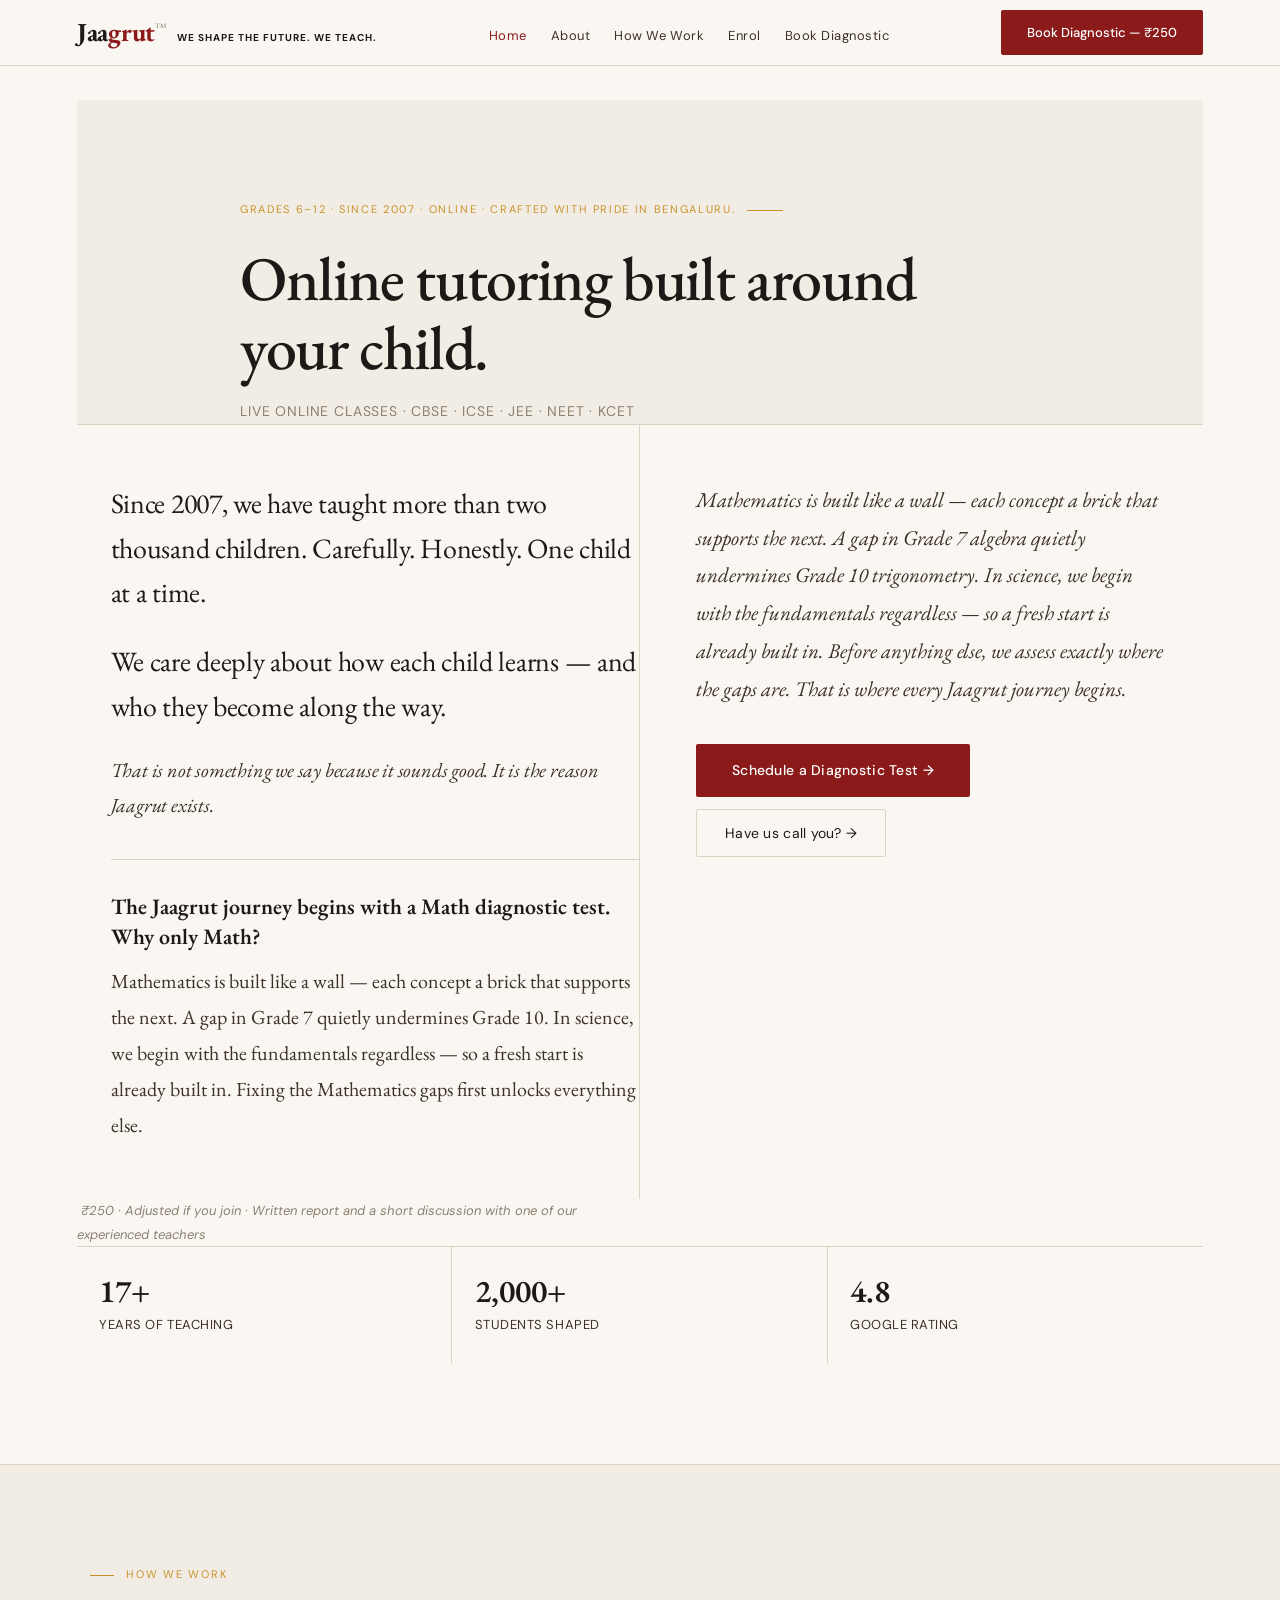
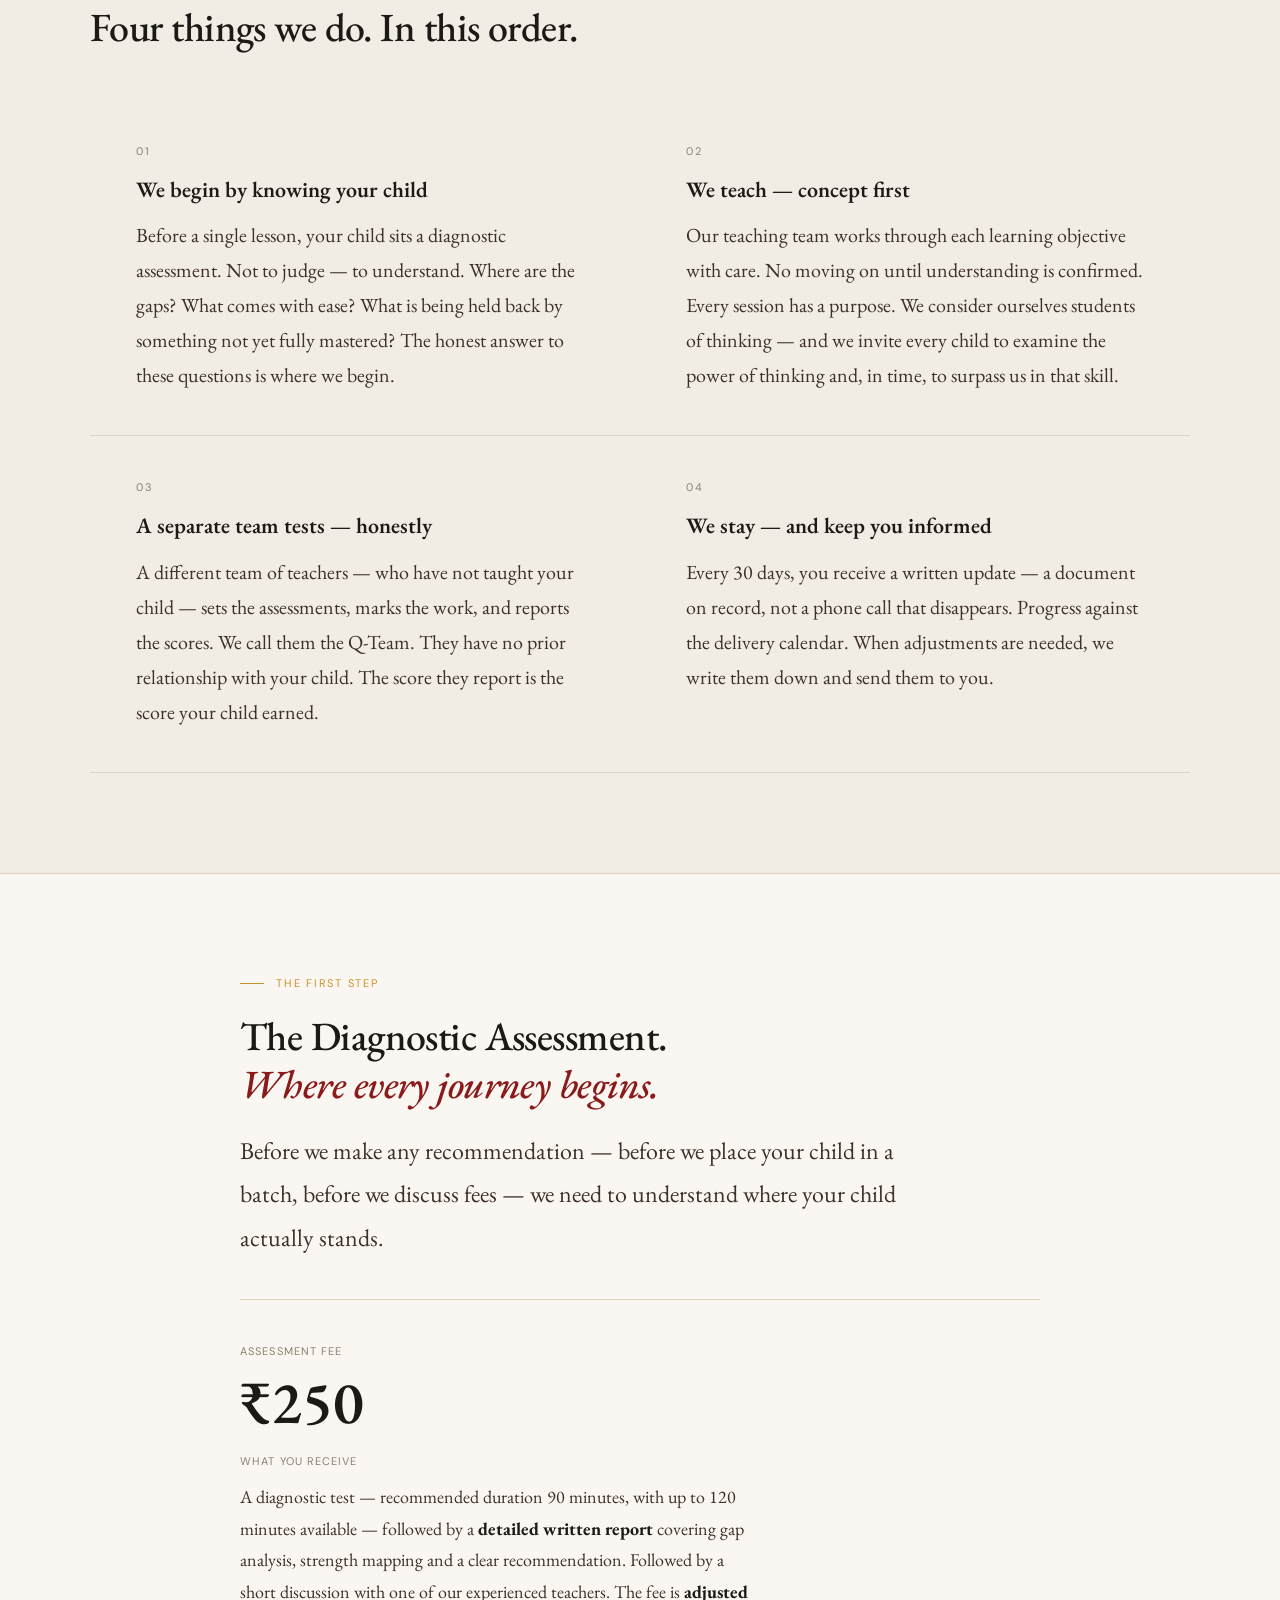
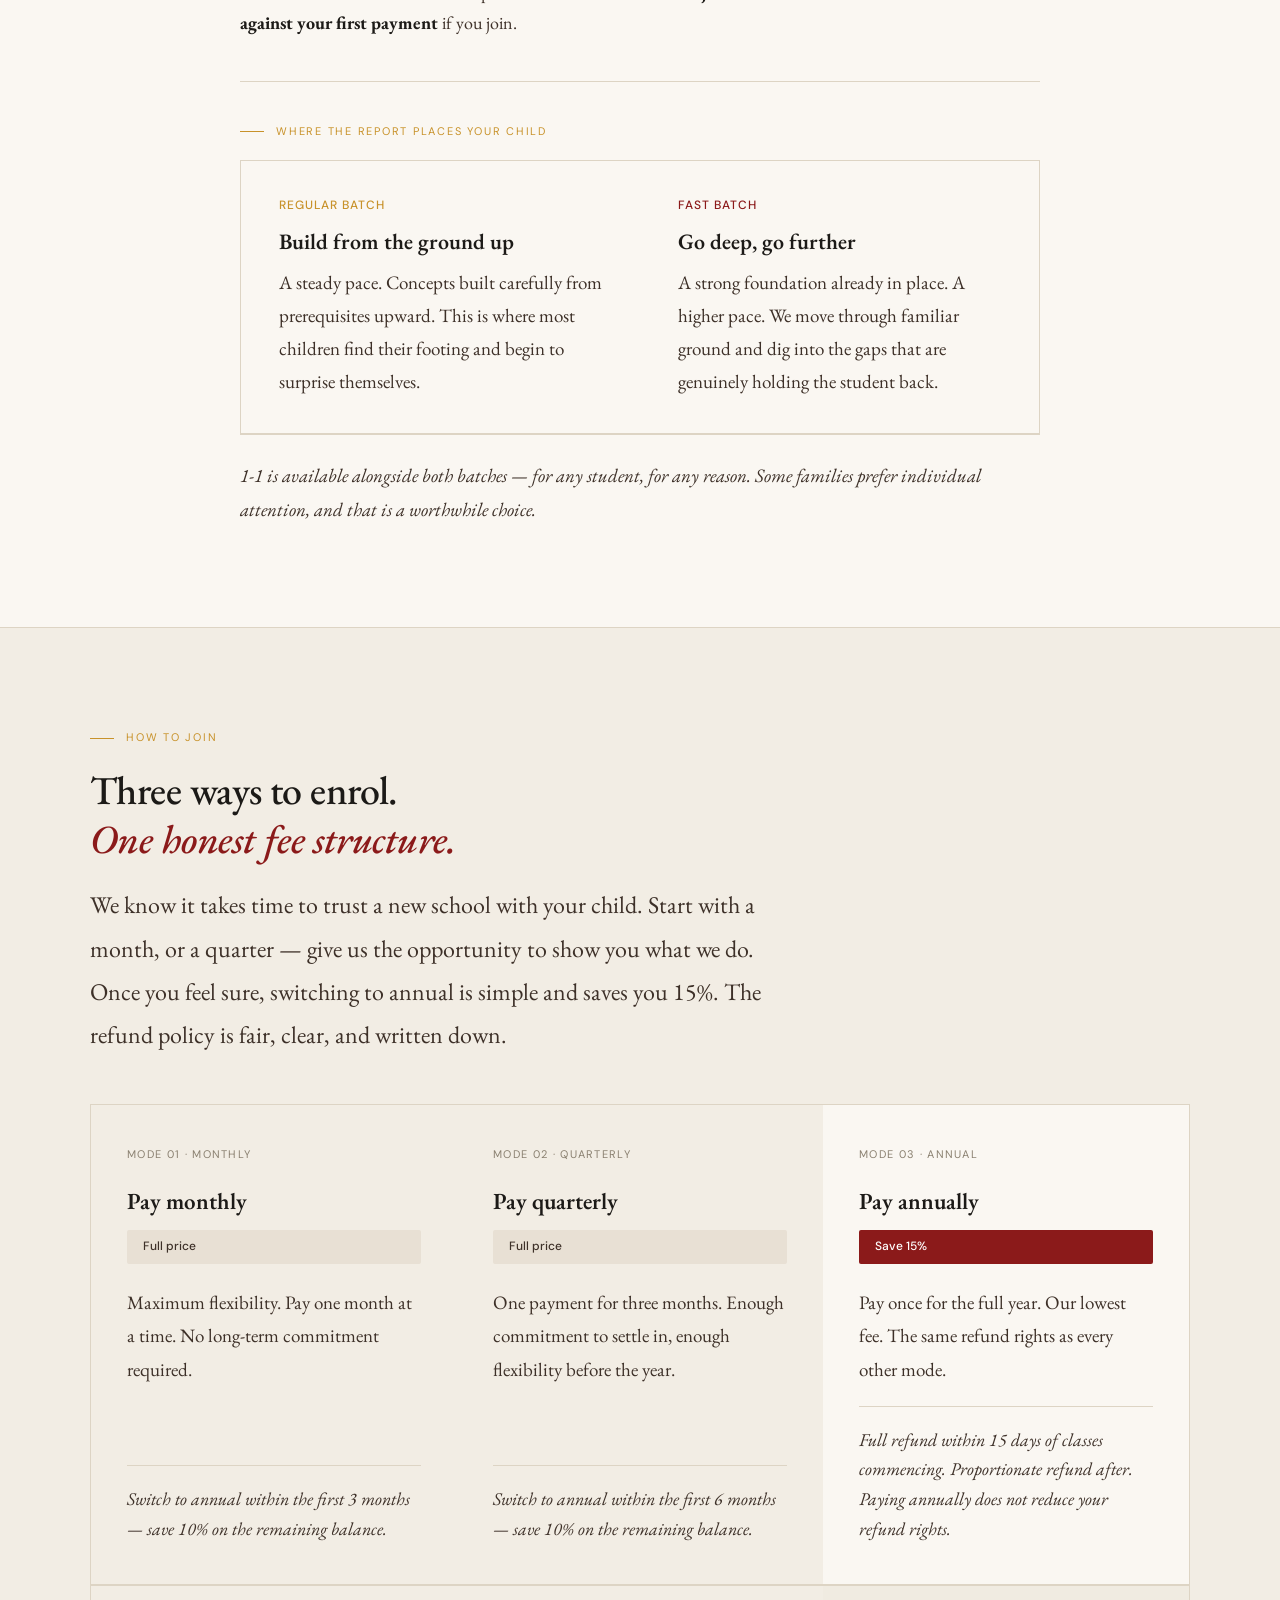
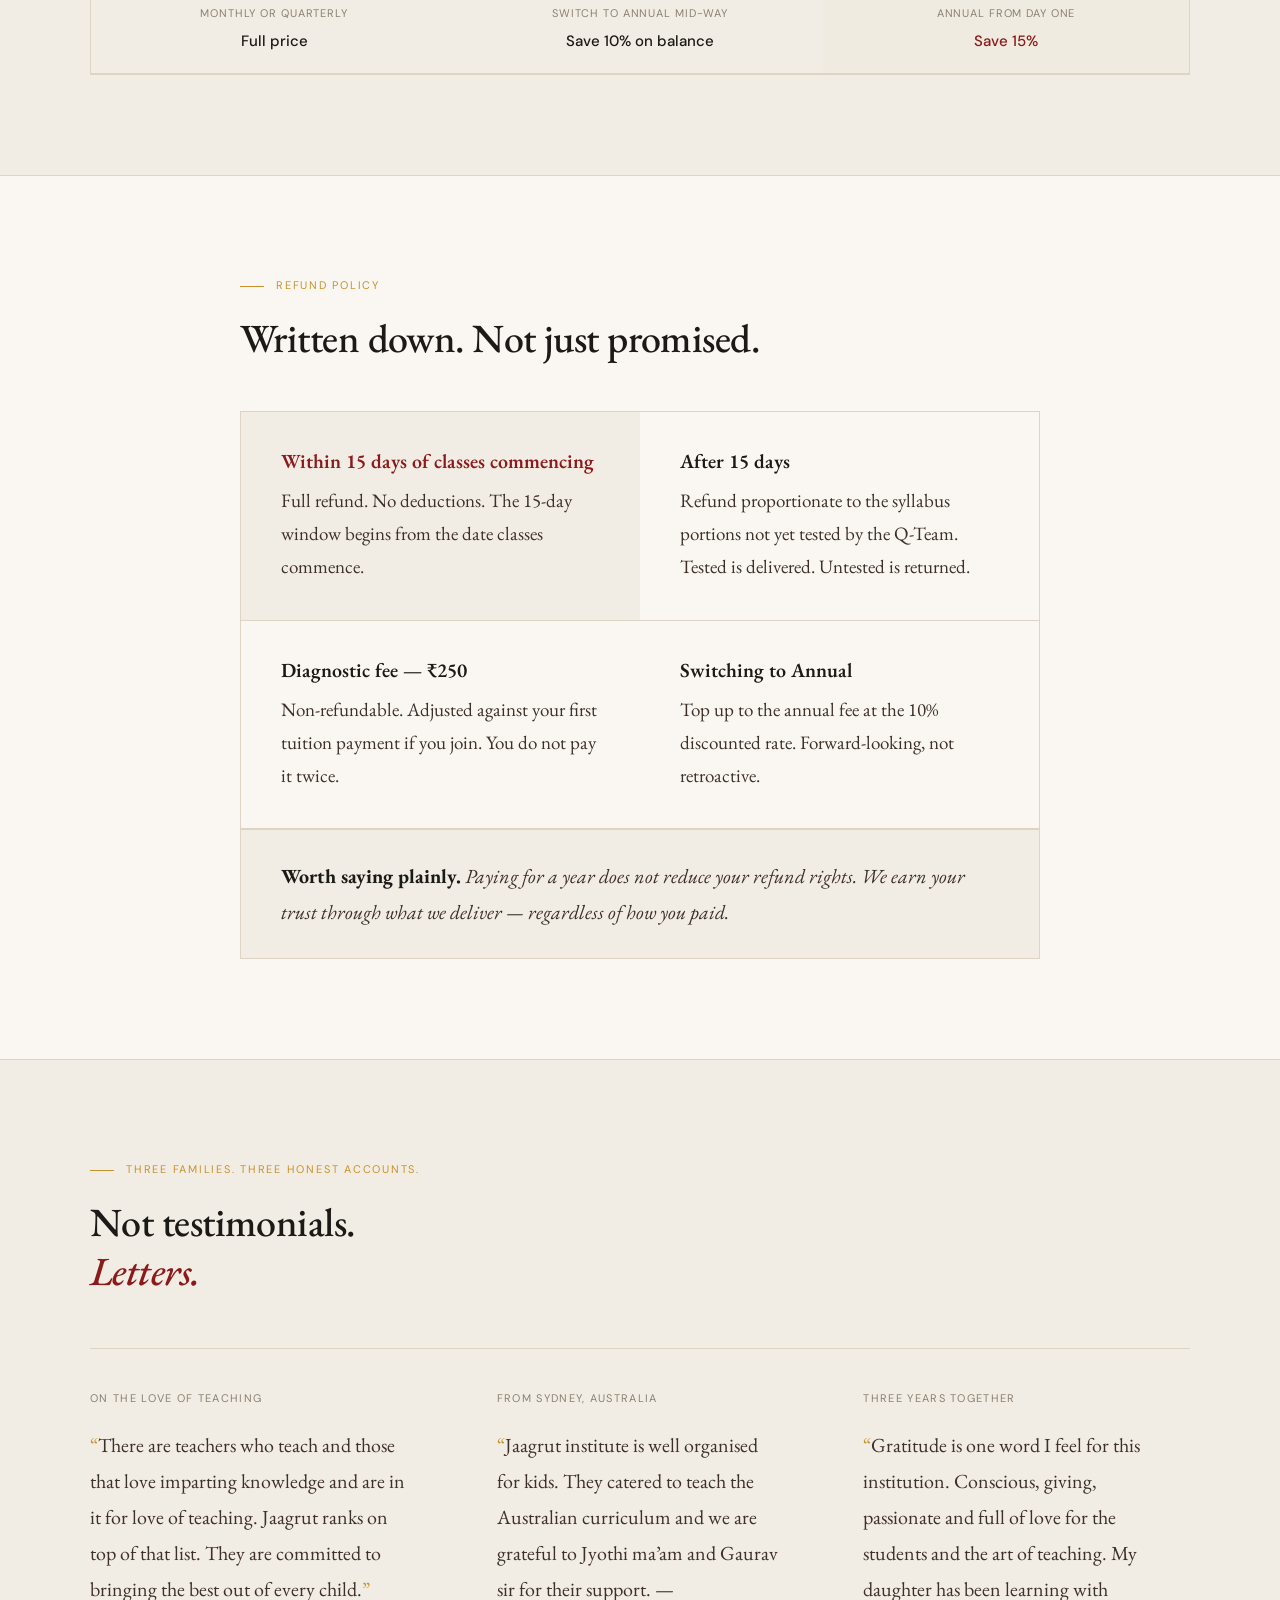
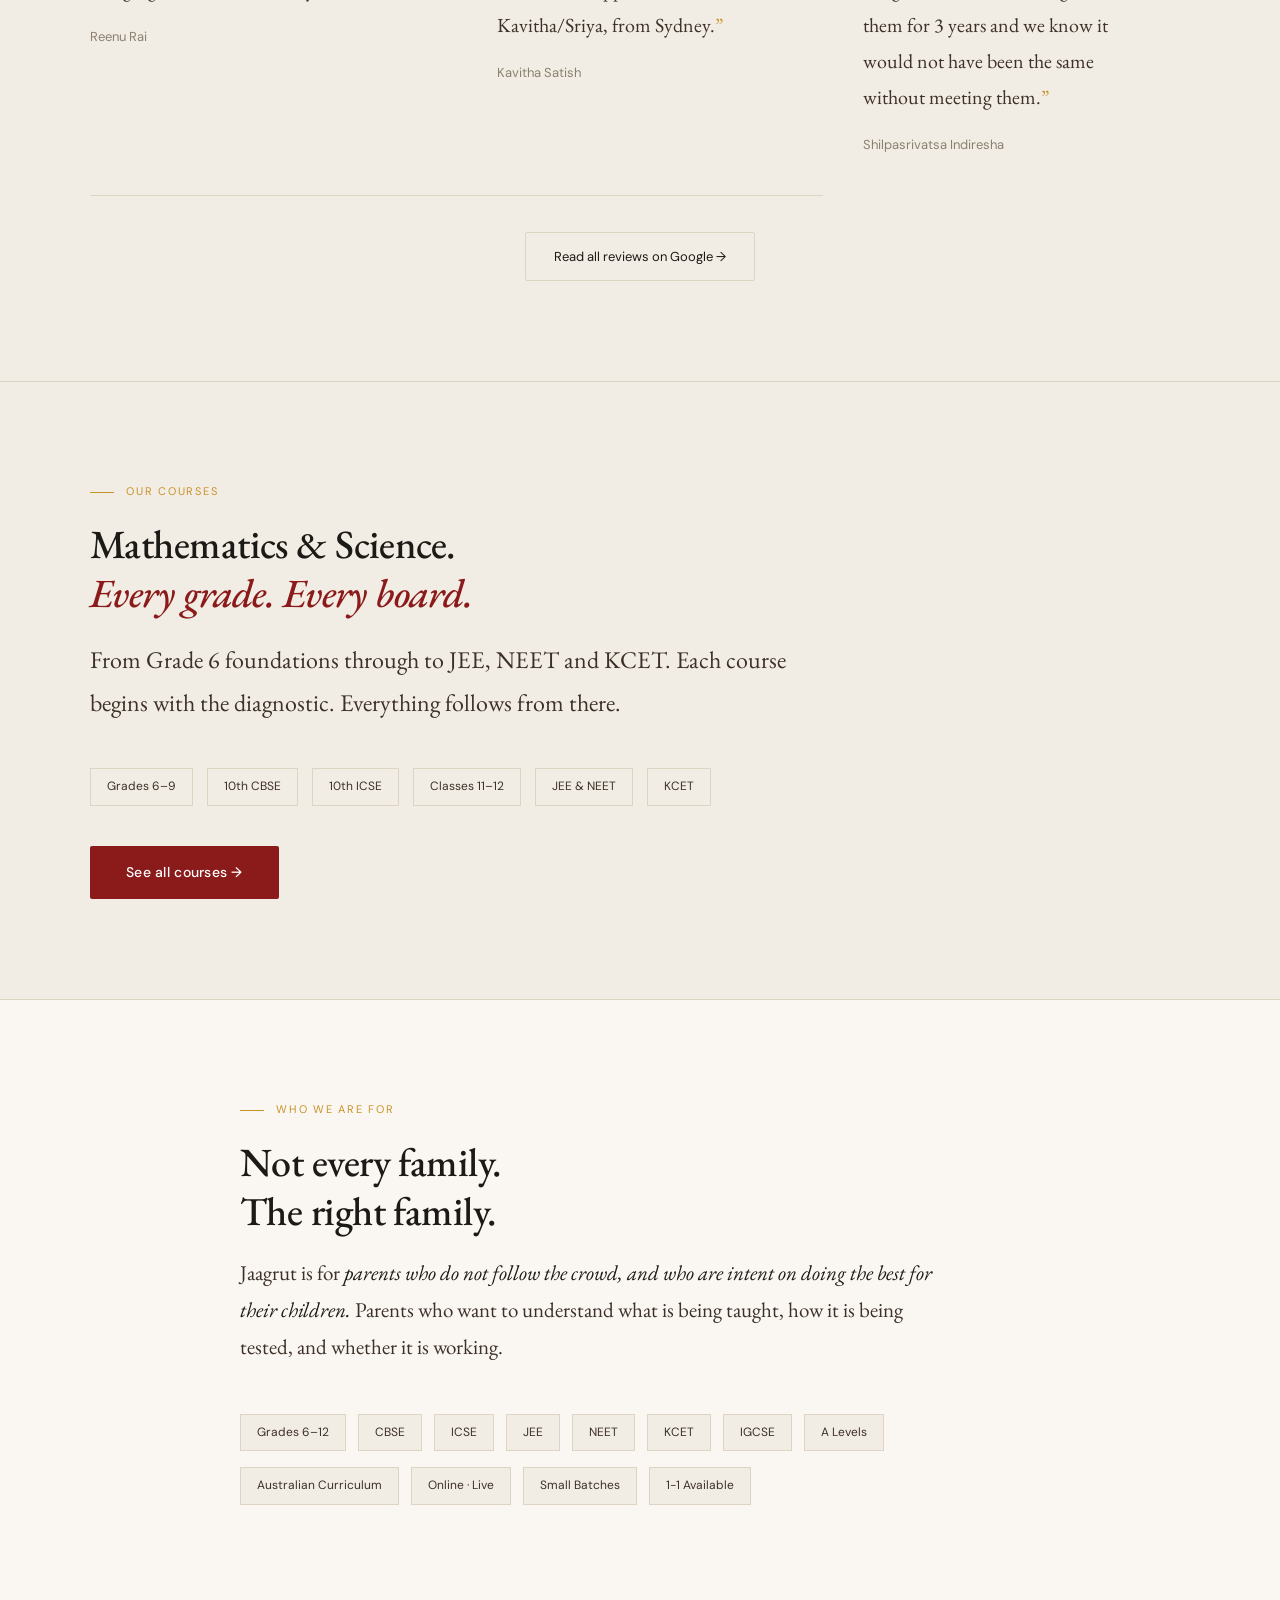
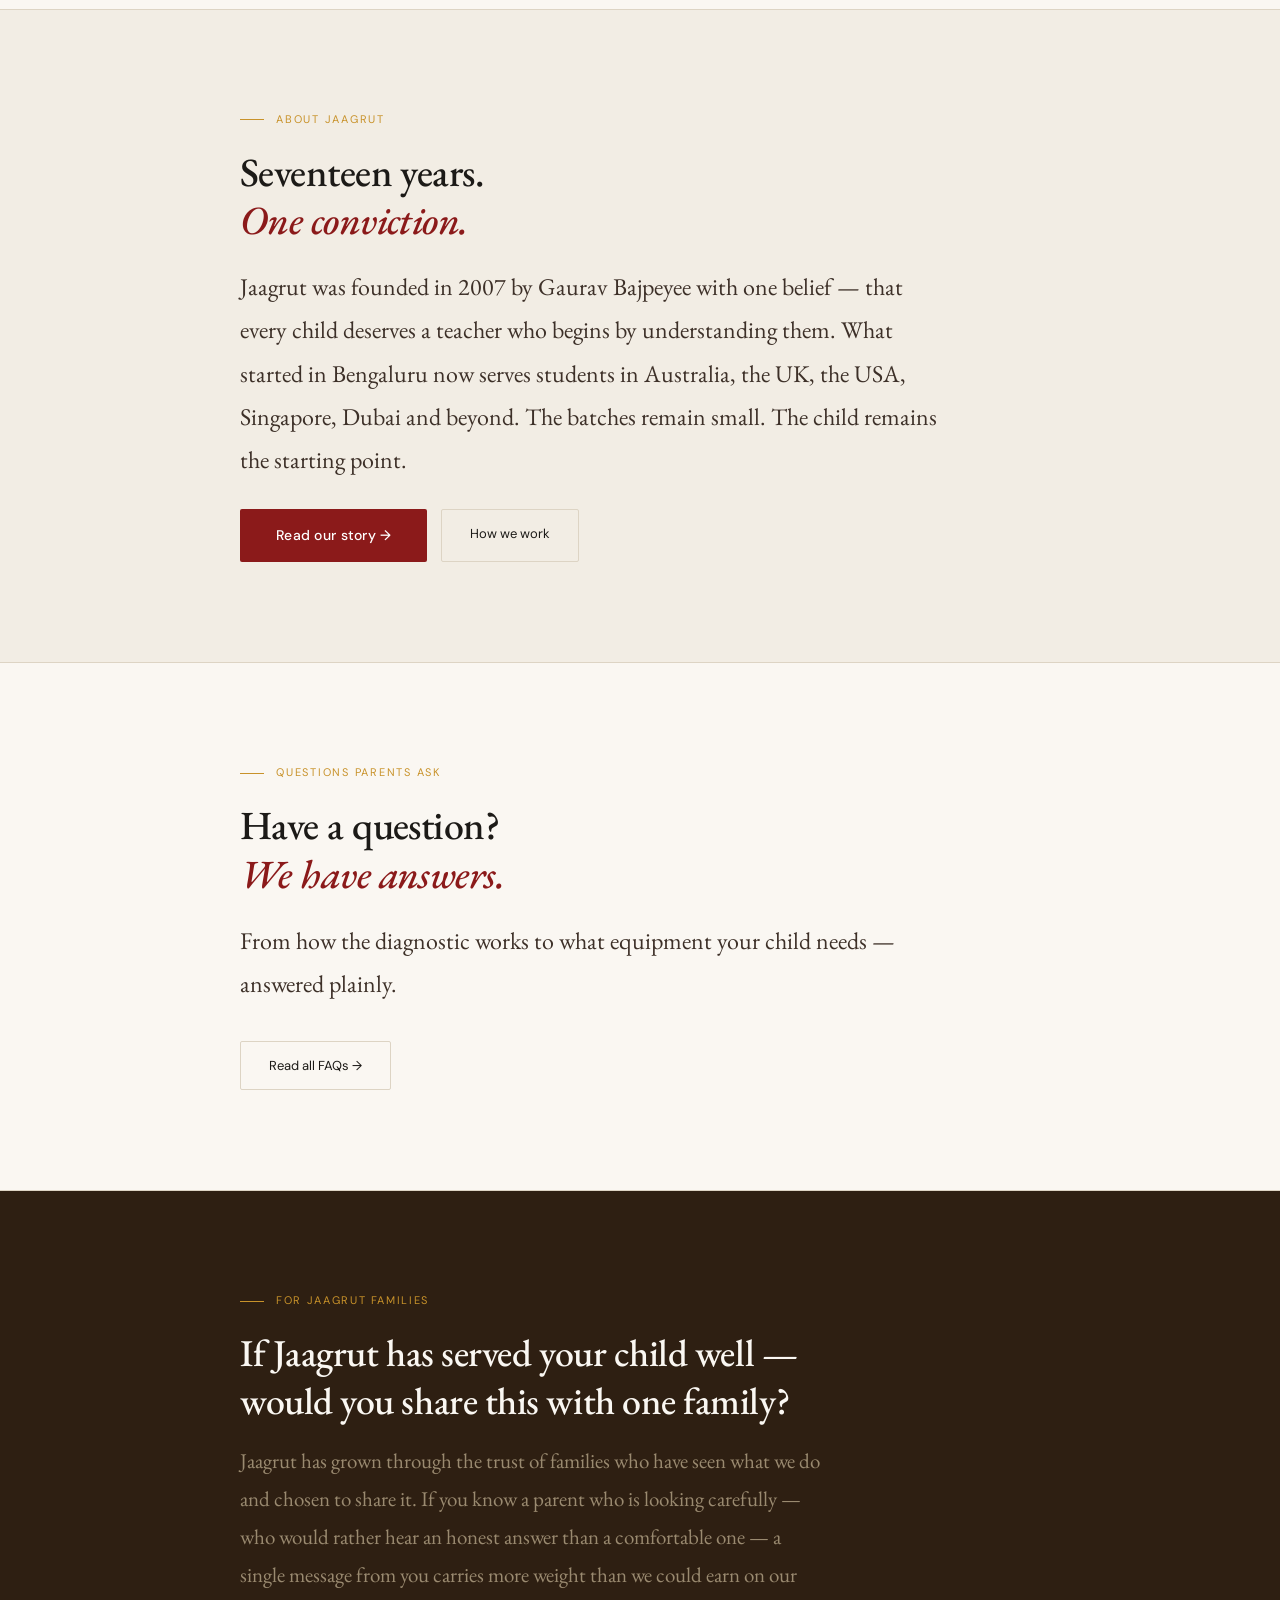
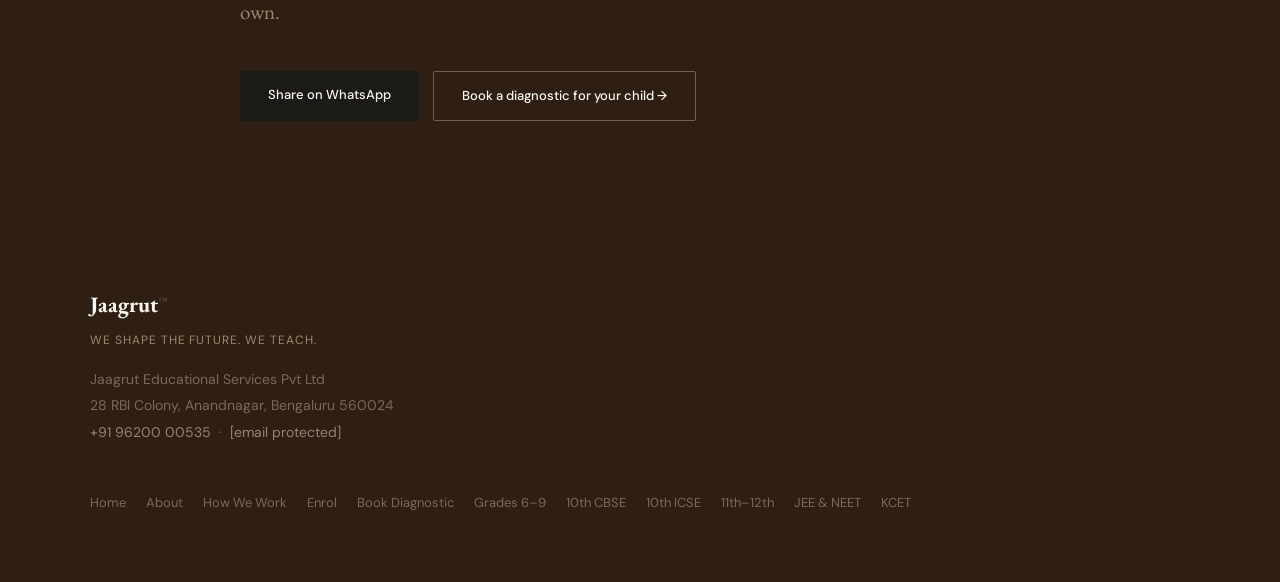
==== index.html @ b97ace00 "Add files via upload client given files" ====
<!DOCTYPE html>
<html lang="en">
<head>
<meta charset="UTF-8">
<meta name="viewport" content="width=device-width,initial-scale=1.0">
<title>Online Tutoring for Mathematics & Science — Jaagrut</title>
<meta name="description" content="Jaagrut offers live online tutoring for Mathematics and Science, Grades 6-12. CBSE, ICSE, JEE, NEET, KCET and international boards. Bengaluru. Est. 2007.">
<meta property="og:title" content="Online Tutoring for Mathematics & Science — Jaagrut">
<meta property="og:description" content="Jaagrut offers live online tutoring for Mathematics and Science, Grades 6-12. CBSE, ICSE, JEE, NEET, KCET and international boards. Bengaluru. Est. 2007.">
<meta property="og:url" content="https://www.jaagrut.com/index.html">
<meta property="og:type" content="website">
<meta property="og:site_name" content="Jaagrut">
<link rel="canonical" href="https://www.jaagrut.com/index.html">
<!-- Google Analytics — replace GA_MEASUREMENT_ID with your GA4 ID -->
<!-- <script async src="https://www.googletagmanager.com/gtag/js?id=GA_MEASUREMENT_ID"></script>
<script>window.dataLayer=window.dataLayer||[];function gtag(){dataLayer.push(arguments);}gtag("js",new Date());gtag("config","GA_MEASUREMENT_ID");</script> -->
<link rel="preconnect" href="https://fonts.googleapis.com"><link href="https://fonts.googleapis.com/css2?family=EB+Garamond:ital,wght@0,400;0,500;0,600;0,700;1,400;1,500;1,600&family=DM+Sans:wght@0,300;0,400;0,500&display=swap" rel="stylesheet">
<style>
*,*::before,*::after{box-sizing:border-box;margin:0;padding:0;}
:root{
  --red:#8B1A1A;--red-l:#A82020;--gold:#C8922A;
  --cream:#FAF7F2;--cream-d:#F2EDE4;--cream-dp:#E8E0D4;
  --text:#1C1A17;--muted:#3D3028;--faint:#8A8070;--border:#DDD4C4;
  --deep:#2E1F12;
}
html{scroll-behavior:smooth;}
body{font-family:'EB Garamond',serif;background:var(--cream);color:var(--text);font-size:20px;line-height:1.8;-webkit-font-smoothing:antialiased;}
sup.tm{font-size:.42em;vertical-align:super;letter-spacing:0;font-weight:400;color:var(--faint);}
/* NAV */
nav{position:fixed;top:0;left:0;right:0;z-index:200;background:var(--cream);border-bottom:.5px solid var(--border);height:66px;display:flex;align-items:center;padding:0 6%;justify-content:space-between;}
.nl{display:flex;align-items:baseline;gap:10px;text-decoration:none;}
.nl-w{font-family:'EB Garamond',serif;font-size:26px;font-weight:700;color:var(--text);letter-spacing:-.01em;}
.nl-w em{color:var(--red);font-style:normal;}
.nl-t{font-family:'DM Sans',sans-serif;font-size:10px;font-weight:700;color:var(--text);letter-spacing:.1em;text-transform:uppercase;}
.nm{display:flex;gap:24px;list-style:none;}
.nm a{font-family:'DM Sans',sans-serif;font-size:13px;font-weight:400;color:var(--muted);text-decoration:none;letter-spacing:.04em;transition:color .2s;}
.nm a:hover,.nm a.on{color:var(--red);}
.nc{font-family:'DM Sans',sans-serif;font-size:13px;font-weight:500;background:var(--red);color:#fff;border:none;border-radius:2px;padding:11px 26px;cursor:pointer;text-decoration:none;transition:background .2s;white-space:nowrap;}
.nc:hover{background:var(--red-l);}
/* LAYOUT */
section{padding:100px 6%;border-bottom:.5px solid var(--border);}
.inn{max-width:800px;margin:0 auto;}
.inn-w{max-width:1100px;margin:0 auto;}
/* TYPE */
.lbl{font-family:'DM Sans',sans-serif;font-size:11px;font-weight:400;letter-spacing:.16em;text-transform:uppercase;color:var(--gold);margin-bottom:18px;display:flex;align-items:center;gap:12px;}
.lbl::before{content:'';display:inline-block;width:24px;height:.5px;background:var(--gold);}
.h1{font-size:clamp(32px,4.5vw,54px);font-weight:500;line-height:1.18;letter-spacing:-.018em;color:var(--text);margin-bottom:24px;}
.h1 em{font-style:italic;color:var(--red);}
.h2{font-size:clamp(26px,3.2vw,40px);font-weight:500;line-height:1.22;letter-spacing:-.014em;color:var(--text);margin-bottom:20px;}
.h2 em{font-style:italic;color:var(--red);}
.h3{font-size:clamp(20px,2.2vw,26px);font-weight:600;line-height:1.28;color:var(--text);margin-bottom:14px;}
.body-xl{font-size:clamp(20px,2.2vw,24px);color:var(--muted);line-height:1.8;max-width:700px;margin-bottom:28px;}
.body-lg{font-size:21px;color:var(--muted);line-height:1.8;margin-bottom:22px;}
.body-md{font-size:20px;color:var(--muted);line-height:1.75;}
.pull{font-size:clamp(22px,2.8vw,32px);font-weight:400;line-height:1.5;color:var(--text);letter-spacing:-.01em;border-left:2px solid var(--gold);padding-left:28px;margin:48px 0;max-width:660px;}
.pull em{color:var(--red);font-style:italic;}
/* BUTTONS */
.btn-p{font-family:'DM Sans',sans-serif;font-size:14px;font-weight:500;background:var(--red);color:#fff;border:none;border-radius:2px;padding:14px 36px;cursor:pointer;text-decoration:none;transition:background .2s;display:inline-block;letter-spacing:.02em;}
.btn-p:hover{background:var(--red-l);}
.btn-o{font-family:'DM Sans',sans-serif;font-size:13px;font-weight:400;background:transparent;color:var(--text);border:.5px solid var(--border);border-radius:2px;padding:12px 28px;cursor:pointer;text-decoration:none;transition:border-color .2s;display:inline-block;}
.btn-o:hover{border-color:var(--muted);}
.tag{font-family:'DM Sans',sans-serif;font-size:12px;font-weight:400;padding:7px 16px;border:.5px solid var(--border);color:var(--muted);background:var(--cream-d);display:inline-block;margin:4px 4px 4px 0;}
/* GRIDS */
.g2{display:grid;grid-template-columns:1fr 1fr;gap:0;border:.5px solid var(--border);}
.g3{display:grid;grid-template-columns:repeat(3,1fr);gap:0;border:.5px solid var(--border);}
.cell{padding:38px 42px;border-right:.5px solid var(--border);border-bottom:.5px solid var(--border);}
.cell:nth-child(2n){border-right:none;}
.cell-t{font-size:20px;font-weight:600;color:var(--text);margin-bottom:12px;line-height:1.3;}
.cell-b{font-size:20px;color:var(--muted);line-height:1.75;}
/* FOOTER */
footer{padding:64px 6%;background:var(--deep);}
.ft{max-width:1100px;margin:0 auto;display:flex;justify-content:space-between;align-items:flex-end;flex-wrap:wrap;gap:36px;}
.ft-name{font-family:'EB Garamond',serif;font-size:22px;font-weight:700;color:#FAF7F2;margin-bottom:6px;}
.ft-tag{font-family:'DM Sans',sans-serif;font-size:12px;letter-spacing:.08em;text-transform:uppercase;color:#9A8A70;}
.ft-info{font-family:'DM Sans',sans-serif;font-size:14px;color:#7A6A58;line-height:1.9;margin-top:14px;}
.ft-info a{color:#9A8070;text-decoration:none;}
.ft-links{display:flex;gap:20px;list-style:none;flex-wrap:wrap;}
.ft-links a{font-family:'DM Sans',sans-serif;font-size:13px;color:#7A6A58;text-decoration:none;transition:color .2s;}
.ft-links a:hover{color:#9A8A70;}
.ft-legal{font-family:'DM Sans',sans-serif;font-size:12px;color:#5A4A38;line-height:1.85;text-align:right;}
/* RESPONSIVE */


@media(max-width:780px){
  /* Nav */
  nav{padding:0 4%;height:60px;}
  .nl-t{display:none;}
  .nl-w{font-size:22px;}
  .nc{font-size:11px;padding:8px 14px;}
  .nm{display:none;}
  /* Layout */
  section{padding:60px 5%;}
  .inn,.inn-w{max-width:100%;}
  /* Grids → single column */
  .g2,.g3,.courses-grid,
  .hero-band,.steps,.modes,.sav-bar,
  .batch-row,.rg,.stories,
  .phil-grid,.team-grid,.founder-grid,
  .what-grid,.contact-grid,
  .who-grid,.sub-grid,
  .one-tier{grid-template-columns:1fr!important;}
  /* Remove right borders when stacked */
  .cell,.step,.mode,.batch,.story,.rc,.sav,
  .pi,.tm,.wh,.sg,.wc,.ot,
  .ci-row,.hero-band-l,.hero-band-r{
    border-right:none!important;
  }
  /* Borders between stacked items */
  .step,.mode,.rc,.sav,.pi,.tm,.wh,.sg,.wc,.ot{
    border-bottom:.5px solid var(--border)!important;
  }
  /* Last items — remove trailing border */
  .step:last-child,.mode:last-child,.rc:nth-child(4),
  .pi:last-child,.tm:last-child,.wh:nth-child(4),
  .sg:last-child,.wc:nth-child(4),.ot:last-child{
    border-bottom:none!important;
  }
  /* Hero band */
  .hero-band-l,.hero-band-r{padding:40px 5%!important;}
  /* Fee block */
  .fee-block{flex-direction:column;gap:20px;}
  /* Pull quote */
  .pull{padding-left:16px;font-size:clamp(20px,5vw,26px);}
  /* Headings */
  .h1{font-size:clamp(28px,7vw,40px);}
  .h2{font-size:clamp(24px,6vw,34px);}
  /* Stories */
  .stories{grid-template-columns:1fr!important;}
  .story{border-right:none!important;border-bottom:.5px solid var(--border)!important;padding:32px 0!important;}
  .story:first-child{padding-left:0!important;}
  .story:last-child{border-bottom:none!important;}
  /* Stats */
  .stats{grid-template-columns:1fr 1fr!important;}
  .stat:nth-child(2){border-right:none!important;}
  .stat:nth-child(3){border-top:.5px solid var(--border);}
  /* Savings bar */
  .sav-bar{grid-template-columns:1fr!important;}
  .sav{border-right:none!important;border-bottom:.5px solid var(--border)!important;}
  .sav:last-child{border-bottom:none!important;}
  /* Calendar table */
  .cal-wrap{overflow-x:auto;}
  .cal-row{grid-template-columns:80px 1fr!important;flex-wrap:wrap;}
  /* Footer */
  .ft{flex-direction:column;align-items:flex-start;gap:28px;}
  .ft-legal{text-align:left;}
  .ft-links{gap:16px;}
  /* Inline course grid */
  div[style*="grid-template-columns:repeat(3,1fr)"]{
    display:block!important;
  }
  /* Buttons */
  .hero-act{flex-direction:column;align-items:flex-start;}
  .btn-p,.btn-o,.btn-wa,.btn-ghost{display:block;text-align:center;margin-bottom:8px;}
  /* Modes */
  .mode:last-child{background:var(--cream-d)!important;}
  /* Hero note */
  .hero-note p{font-size:clamp(20px,5vw,26px);}
  .bridge{font-size:19px!important;}
  /* Ref section */
  .ref-h{font-size:clamp(22px,5vw,30px);}
  .ref-body{font-size:18px;}
  /* On/Off for poem unused styles */
}
@media(max-width:480px){
  .nc{display:none;}
  .nl-w{font-size:20px;}
  nav{height:56px;}
  .h1{font-size:clamp(26px,8vw,36px);}
  .h2{font-size:clamp(22px,7vw,30px);}
  section{padding:48px 4%;}
  .stats{grid-template-columns:1fr!important;}
  .stat{border-right:none!important;border-bottom:.5px solid var(--border)!important;}
  .stat:last-child{border-bottom:none!important;}
  .fee-n{font-size:48px!important;}
}


.cb-wrap{display:inline-block;vertical-align:top;}
.btn-cb{font-family:'DM Sans',sans-serif;font-size:14px;font-weight:400;background:transparent;color:var(--text);border:.5px solid var(--border);border-radius:2px;padding:14px 28px;cursor:pointer;transition:border-color .2s;display:inline-block;letter-spacing:.02em;white-space:nowrap;}
.btn-cb:hover{border-color:var(--muted);}
.cb-form{margin-top:16px;border:.5px solid var(--border);border-radius:2px;background:var(--cream);max-width:440px;}
.cb-inner{padding:28px 28px;}
.cb-head{font-size:19px;font-weight:600;color:var(--text);margin-bottom:6px;line-height:1.3;}
.cb-sub{font-family:'DM Sans',sans-serif;font-size:13px;color:var(--faint);margin-bottom:22px;line-height:1.5;}
.cb-field{margin-bottom:16px;}
.cb-label{font-family:'DM Sans',sans-serif;font-size:12px;font-weight:500;color:var(--muted);letter-spacing:.04em;text-transform:uppercase;display:block;margin-bottom:6px;}
.cb-opt{font-family:'DM Sans',sans-serif;font-size:11px;color:var(--faint);margin-left:6px;font-style:italic;font-weight:400;}
.cb-input{font-family:'DM Sans',sans-serif;font-size:16px;color:var(--text);width:100%;padding:10px 14px;border:.5px solid var(--border);border-radius:2px;background:var(--cream);outline:none;transition:border-color .2s;}
.cb-input:focus{border-color:var(--muted);}
.cb-textarea{font-family:'DM Sans',sans-serif;font-size:16px;color:var(--text);width:100%;padding:10px 14px;border:.5px solid var(--border);border-radius:2px;background:var(--cream);outline:none;transition:border-color .2s;resize:vertical;min-height:80px;line-height:1.6;}
.cb-textarea:focus{border-color:var(--muted);}
.cb-hint{font-family:'DM Sans',sans-serif;font-size:12px;color:var(--faint);margin-top:5px;font-style:italic;}
.cb-send{font-family:'DM Sans',sans-serif;font-size:14px;font-weight:500;background:var(--text);color:#FAF7F2;border:none;border-radius:2px;padding:12px 28px;cursor:pointer;margin-top:8px;transition:opacity .2s;width:100%;}
.cb-send:hover{opacity:.85;}
.cb-sent{font-family:'DM Sans',sans-serif;font-size:14px;color:var(--gold);margin-top:12px;font-style:italic;}
@media(max-width:780px){.cb-wrap{display:block;margin-top:8px;}.btn-cb{display:block;text-align:center;width:100%;}.cb-form{max-width:100%;}}

/* ── MOBILE NAV ── */
.ham-btn{display:none;background:none;border:none;cursor:pointer;padding:8px;flex-direction:column;gap:5px;justify-content:center;align-items:center;}
.ham-btn span{display:block;width:22px;height:1.5px;background:var(--text);transition:all .25s;}
.ham-btn.open span:nth-child(1){transform:translateY(6.5px) rotate(45deg);}
.ham-btn.open span:nth-child(2){opacity:0;}
.ham-btn.open span:nth-child(3){transform:translateY(-6.5px) rotate(-45deg);}
.mob-menu{display:none;position:fixed;top:60px;left:0;right:0;background:var(--cream);border-bottom:.5px solid var(--border);z-index:199;padding:0;}
.mob-menu.open{display:block;}
.mob-menu a{display:block;font-family:'DM Sans',sans-serif;font-size:16px;font-weight:400;color:var(--muted);text-decoration:none;padding:16px 6%;border-bottom:.5px solid var(--border);transition:background .15s;}
.mob-menu a:hover{background:var(--cream-d);}
.mob-menu a.on{color:var(--red);}
.mob-menu-cta{display:block;font-family:'DM Sans',sans-serif;font-size:16px;font-weight:500;background:var(--red);color:#fff;text-align:center;padding:18px 6%;text-decoration:none;}
/* ── STICKY MOBILE CTA ── */
.sticky-cta{display:none;position:fixed;bottom:0;left:0;right:0;z-index:198;background:var(--red);color:#fff;font-family:'DM Sans',sans-serif;font-size:15px;font-weight:500;text-align:center;padding:16px 5%;text-decoration:none;letter-spacing:.02em;border-top:2px solid var(--red-l);}
.sticky-cta:hover{background:var(--red-l);}
@media(max-width:780px){
  .ham-btn{display:flex;}
  .nc{display:none;}
  .sticky-cta{display:block;}
  body{padding-bottom:56px;}
}
.skip-link{position:absolute;top:-60px;left:6%;background:var(--red);color:#fff;padding:10px 20px;font-family:'DM Sans',sans-serif;font-size:14px;font-weight:500;border-radius:0 0 2px 2px;text-decoration:none;z-index:999;transition:top .2s;}.skip-link:focus{top:0;}
</style>
<script type="application/ld+json">{
  "@context":"https://schema.org",
  "@graph":[
    {
      "@type":["EducationalOrganization","LocalBusiness"],
      "@id":"https://www.jaagrut.com/#org",
      "name":"Jaagrut Educational Services Pvt Ltd",
      "alternateName":"Jaagrut",
      "url":"https://www.jaagrut.com",
      "description":"Online tutoring for Mathematics and Science, Grades 6-12. CBSE, ICSE, JEE, NEET, KCET and international curricula. Founded 2007, Bengaluru.",
      "foundingDate":"2007",
      "founder":{"@type":"Person","name":"Gaurav Bajpeyee"},
      "address":{"@type":"PostalAddress","streetAddress":"28 RBI Colony, Anandnagar","addressLocality":"Bengaluru","addressRegion":"Karnataka","postalCode":"560024","addressCountry":"IN"},
      "telephone":"+919620000535",
      "email":"admin@jaagrut.com",
      "aggregateRating":{"@type":"AggregateRating","ratingValue":"4.8","bestRating":"5","ratingCount":"96"},
      "sameAs":["https://maps.app.goo.gl/KBsQXKk3epQgQAV57","https://jaagrut.com"]
    }
  ]
}</script>
<script type="application/ld+json">{
  "@context":"https://schema.org",
  "@type":"FAQPage",
  "mainEntity":[
    {"@type":"Question","name":"Is online tutoring as effective as in-person for Mathematics and Science?","acceptedAnswer":{"@type":"Answer","text":"For concept-based subjects, online teaching works well when the batch is small and the teacher can see and respond to the student in real time. Jaagrut has been teaching online since 2007 — every class is live, two-way, and interactive."}},
    {"@type":"Question","name":"What subjects does Jaagrut teach?","acceptedAnswer":{"@type":"Answer","text":"Mathematics and Science — Physics, Chemistry and Biology — across Grades 6 through 12."}},
    {"@type":"Question","name":"Which boards and curricula does Jaagrut support?","acceptedAnswer":{"@type":"Answer","text":"CBSE, ICSE, ISC, State boards, and international curricula including IGCSE, A Levels, and the Australian and American systems."}},
    {"@type":"Question","name":"How does the diagnostic assessment work?","acceptedAnswer":{"@type":"Answer","text":"Your child takes an online assessment — recommended 90 minutes, up to 120 minutes available. We deliver a written report covering gaps, strengths and a batch recommendation, followed by a short discussion with one of our experienced teachers. Fee is Rs 250, adjusted against first payment if you join."}},
    {"@type":"Question","name":"How will I know if my child is actually learning?","acceptedAnswer":{"@type":"Answer","text":"Every student is tested independently by the Q-Team — a separate group of teachers who have not taught your child. You also receive a written update every 30 days documenting progress against the delivery calendar."}},
    {"@type":"Question","name":"How large are the batches?","acceptedAnswer":{"@type":"Answer","text":"Jaagrut batches are small by design. The diagnostic determines whether your child joins a Regular batch, Fast batch, or 1-1 sessions."}},
    {"@type":"Question","name":"We are based outside India. Can Jaagrut teach our child?","acceptedAnswer":{"@type":"Answer","text":"Yes. Jaagrut works with students in Australia, the UK, the USA, Switzerland, Singapore, Dubai, Saudi Arabia, Bahrain, Zambia and other countries."}},
    {"@type":"Question","name":"What is the refund policy?","acceptedAnswer":{"@type":"Answer","text":"Full refund within 15 days of classes commencing for group batches. After that, proportionate refund based on portions not yet tested by the Q-Team. For 1-1 — refund only if Jaagrut cancels or teacher becomes unavailable."}},
    {"@type":"Question","name":"My child is struggling significantly. Will Jaagrut still admit them?","acceptedAnswer":{"@type":"Answer","text":"Yes. The diagnostic is not an entrance test — it is a placement tool. A student who scores low is placed in 1-1 with a free 30-minute trial class before any commitment."}},
    {"@type":"Question","name":"What equipment does my child need?","acceptedAnswer":{"@type":"Answer","text":"A laptop or desktop with stable internet, a webcam and microphone. Classes are on Microsoft Teams and Google Meet. A Wacom pen tablet is strongly recommended for 1-1 classes."}}
  ]
}</script>
</head>
<body>
<style>
#hero{padding-top:0;border-bottom:.5px solid var(--border);}
.hero-top{padding:100px 6% 0;background:var(--cream-d);}
.eyebrow{font-family:'DM Sans',sans-serif;font-size:11px;font-weight:400;letter-spacing:.15em;text-transform:uppercase;color:var(--gold);margin-bottom:24px;display:flex;align-items:center;gap:12px;}
.eyebrow::after{content:'';display:inline-block;width:36px;height:.5px;background:var(--gold);}
.hero-claim{font-size:clamp(34px,5vw,62px);font-weight:500;line-height:1.12;letter-spacing:-.022em;color:var(--text);margin-bottom:16px;}
.hero-claim em{font-style:italic;color:var(--red);}
.hero-sub{font-family:'DM Sans',sans-serif;font-size:14px;font-weight:400;color:var(--faint);letter-spacing:.06em;margin-bottom:0;text-transform:uppercase;}
.hero-band{display:grid;grid-template-columns:1fr 1fr;border-top:.5px solid var(--border);}
.hero-band-l{padding:56px 0 56px 6%;border-right:.5px solid var(--border);}
.hero-band-r{padding:56px 6% 56px 56px;background:var(--cream);}
.hero-note p{font-size:clamp(21px,2.6vw,28px);font-weight:400;line-height:1.6;color:var(--text);margin-bottom:24px;letter-spacing:-.01em;}
.hero-note .sub{font-size:clamp(17px,1.8vw,20px)!important;color:var(--muted)!important;font-style:italic;line-height:1.75!important;margin-bottom:0!important;}
.bridge{font-size:21px;color:var(--muted);line-height:1.8;max-width:480px;margin-bottom:36px;font-style:italic;}
.hero-act{display:flex;align-items:baseline;gap:20px;flex-wrap:wrap;margin-bottom:12px;}
.hero-note2{font-family:'DM Sans',sans-serif;font-size:13px;color:var(--faint);font-style:italic;}
.stats{display:grid;grid-template-columns:repeat(3,1fr);border-top:.5px solid var(--border);}
.stat{padding:28px 6%;border-right:.5px solid var(--border);}
.stat:last-child{border-right:none;}
.stat-n{font-size:32px;font-weight:600;color:var(--text);line-height:1;margin-bottom:6px;}
.stat-l{font-family:'DM Sans',sans-serif;font-size:13px;font-weight:400;color:var(--muted);letter-spacing:.04em;text-transform:uppercase;}
/* STEPS */
.steps{display:grid;grid-template-columns:1fr 1fr;gap:0;margin-top:48px;}
.step{padding:42px 46px;border-right:.5px solid var(--border);border-bottom:.5px solid var(--border);}
.step:nth-child(2n){border-right:none;}
.step:nth-child(3),.step:nth-child(4){border-bottom:none;}
.sn{font-family:'DM Sans',sans-serif;font-size:11px;letter-spacing:.14em;text-transform:uppercase;color:var(--faint);margin-bottom:14px;}
.st{font-size:22px;font-weight:600;color:var(--text);line-height:1.3;margin-bottom:14px;}
.sb{font-size:20px;color:var(--muted);line-height:1.75;}
/* DIAG */
.fee-block{display:flex;align-items:flex-start;gap:56px;padding:42px 0;border-top:.5px solid var(--border);border-bottom:.5px solid var(--border);margin:40px 0;flex-wrap:wrap;}
.fee-n{font-size:60px;font-weight:600;line-height:1;color:var(--text);white-space:nowrap;}
.fee-lbl{font-family:'DM Sans',sans-serif;font-size:11px;letter-spacing:.1em;text-transform:uppercase;color:var(--faint);margin-bottom:10px;}
.fee-desc{font-size:18px;color:var(--muted);line-height:1.75;max-width:520px;}
.fee-desc strong{color:var(--text);}
.batch-row{display:grid;grid-template-columns:1fr 1fr;gap:0;border:.5px solid var(--border);}
.batch{padding:34px 38px;border-right:.5px solid var(--border);}
.batch:last-child{border-right:none;}
.batch-sc{font-family:'DM Sans',sans-serif;font-size:12px;font-weight:500;letter-spacing:.08em;text-transform:uppercase;margin-bottom:12px;}
.batch.reg .batch-sc{color:var(--gold);}
.batch.fst .batch-sc{color:var(--red);}
.batch-nm{font-size:22px;font-weight:600;color:var(--text);margin-bottom:10px;line-height:1.25;}
.batch-ds{font-size:19px;color:var(--muted);line-height:1.75;}
.diag-note{margin-top:24px;font-size:19px;color:var(--muted);font-style:italic;}
/* MODES */
.modes{display:grid;grid-template-columns:repeat(3,1fr);gap:0;border:.5px solid var(--border);margin-top:48px;}
.mode{padding:40px 36px;border-right:.5px solid var(--border);display:flex;flex-direction:column;}
.mode:last-child{border-right:none;background:var(--cream);}
.mode-num{font-family:'DM Sans',sans-serif;font-size:11px;letter-spacing:.12em;text-transform:uppercase;color:var(--faint);margin-bottom:16px;}
.mode-name{font-size:23px;font-weight:600;color:var(--text);margin-bottom:8px;}
.mode-badge{font-family:'DM Sans',sans-serif;font-size:12px;font-weight:500;padding:6px 16px;border-radius:2px;display:inline-block;margin-bottom:22px;}
.b-full{background:var(--cream-dp);color:var(--muted);}
.b-best{background:var(--red);color:#fff;}
.mode-body{font-size:19px;color:var(--muted);line-height:1.75;flex:1;margin-bottom:20px;}
.mode-sw{font-size:18px;color:var(--muted);line-height:1.65;padding-top:18px;border-top:.5px solid var(--border);font-style:italic;}
.sav-bar{display:grid;grid-template-columns:repeat(3,1fr);border:.5px solid var(--border);border-top:none;}
.sav{padding:18px 22px;border-right:.5px solid var(--border);text-align:center;}
.sav:last-child{border-right:none;background:#f0ebe1;}
.sav-l{font-family:'DM Sans',sans-serif;font-size:11px;letter-spacing:.08em;text-transform:uppercase;color:var(--faint);margin-bottom:5px;}
.sav-v{font-family:'DM Sans',sans-serif;font-size:15px;font-weight:500;color:var(--text);}
.sav:last-child .sav-v{color:var(--red);}
/* REFUND */
.rg{display:grid;grid-template-columns:1fr 1fr;gap:0;border:.5px solid var(--border);margin-top:48px;}
.rc{padding:36px 40px;border-right:.5px solid var(--border);border-bottom:.5px solid var(--border);}
.rc:nth-child(2n){border-right:none;}
.rc:nth-child(3),.rc:nth-child(4){border-bottom:none;}
.rc-h{font-size:20px;font-weight:600;color:var(--text);margin-bottom:10px;line-height:1.3;}
.rc-b{font-size:19px;color:var(--muted);line-height:1.75;}
.rc.hl{background:var(--cream-d);}
.rc.hl .rc-h{color:var(--red);}
.pledge{padding:28px 40px;border:.5px solid var(--border);border-top:none;background:var(--cream-d);font-size:20px;color:var(--muted);line-height:1.8;font-style:italic;}
.pledge strong{color:var(--text);font-style:normal;}
/* STORIES */
.stories{display:grid;grid-template-columns:repeat(3,1fr);gap:0;border-top:.5px solid var(--border);margin-top:52px;}
.story{padding:40px;border-right:.5px solid var(--border);}
.story:first-child{padding-left:0;}
.story:last-child{border-right:none;}
.story-lbl{font-family:'DM Sans',sans-serif;font-size:11px;font-weight:400;letter-spacing:.12em;text-transform:uppercase;color:var(--faint);margin-bottom:18px;}
.story-q{font-size:20px;color:var(--muted);line-height:1.8;margin-bottom:18px;}
.story-q::before{content:'“';color:var(--gold);}
.story-q::after{content:'”';color:var(--gold);}
.story-who{font-family:'DM Sans',sans-serif;font-size:13px;color:var(--faint);}
/* REFERRAL */
#referral{background:var(--deep);border-bottom:none;}
.ref-lbl{font-family:'DM Sans',sans-serif;font-size:11px;font-weight:400;letter-spacing:.15em;text-transform:uppercase;color:#C8922A;margin-bottom:18px;display:flex;align-items:center;gap:12px;}
.ref-lbl::before{content:'';display:inline-block;width:24px;height:.5px;background:#C8922A;}
.ref-h{font-size:clamp(26px,3.2vw,38px);font-weight:500;line-height:1.25;letter-spacing:-.012em;color:#FAF7F2;max-width:600px;margin-bottom:18px;}
.ref-body{font-size:21px;color:#9A8A70;line-height:1.8;max-width:580px;margin-bottom:40px;}
.btn-ghost{font-family:'DM Sans',sans-serif;font-size:13px;font-weight:500;background:transparent;color:#FAF7F2;border:.5px solid rgba(250,247,242,.3);border-radius:2px;padding:12px 28px;cursor:pointer;text-decoration:none;transition:border-color .2s;}
.btn-ghost:hover{border-color:rgba(250,247,242,.7);}
.btn-wa{font-family:'DM Sans',sans-serif;font-size:13px;font-weight:500;background:var(--text);color:#FAF7F2;border:none;border-radius:2px;padding:12px 28px;cursor:pointer;text-decoration:none;transition:opacity .2s;}
.btn-wa:hover{opacity:.85;}
/* FAQ */
.faq{margin-top:48px;}
.faq-item{border-top:.5px solid var(--border);padding:28px 0;}
.faq-item:last-child{border-bottom:.5px solid var(--border);}
.faq-q{font-size:20px;font-weight:600;color:var(--text);margin-bottom:12px;line-height:1.3;}
.faq-a{font-size:20px;color:var(--muted);line-height:1.75;}
.diag-why{margin-top:36px;padding-top:32px;border-top:.5px solid var(--border);}.diag-why-head{font-size:22px;font-weight:600;color:var(--text);margin-bottom:12px;line-height:1.35;}.diag-why-body{font-size:20px;color:var(--muted);line-height:1.8;max-width:580px;}.courses-grid{display:grid;grid-template-columns:repeat(3,1fr);gap:0;border:.5px solid var(--border);}
/* SERVE */
.serve-body{font-size:21px;color:var(--muted);line-height:1.75;max-width:700px;margin-bottom:44px;}
.serve-body em{color:var(--text);font-style:italic;}

  .step,.mode,.batch,.story,.rc,.sav{border-right:none!important;border-bottom:.5px solid var(--border)!important;}
  .story:last-child{border-bottom:none!important;}
  .fee-block{flex-direction:column;gap:20px;}
}
</style>
<a href="#main-content" class="skip-link">Skip to main content</a>
<nav>
  <a href="index.html" class="nl">
    <span class="nl-w">Jaa<em>grut</em><sup class="tm">™</sup></span>
    <span class="nl-t">We shape the future. We teach.</span>
  </a>
  <ul class="nm"><li><a href="index.html" class=on>Home</a></li><li><a href="about.html">About</a></li><li><a href="how-we-work.html">How We Work</a></li><li><a href="enrol.html">Enrol</a></li><li><a href="book-diagnostic.html">Book Diagnostic</a></li></ul>
  <a href="book-diagnostic.html" class="nc">Book Diagnostic — ₹250</a>
</nav>
<div class="mob-menu" id="mob-nav">
  <a href="index.html" class="on">Home</a>
  <a href="about.html">About</a>
  <a href="how-we-work.html">How We Work</a>
  <a href="enrol.html">Enrol</a>
  <a href="book-diagnostic.html">Book Diagnostic</a>
  <a href="grades-6-9.html">Grades 6–9</a>
  <a href="cbse-10.html">10th CBSE</a>
  <a href="icse-10.html">10th ICSE</a>
  <a href="class-11-12.html">Classes 11–12</a>
  <a href="jee-neet.html">JEE &amp; NEET</a>
  <a href="kcet.html">KCET</a>
  <a href="book-diagnostic.html" class="mob-menu-cta">Schedule a Diagnostic Test &rarr;</a>
</div>

<section id="main-content">
  <div class="hero-top">
    <div class="inn">
      <div class="eyebrow">Grades 6&ndash;12 &middot; Since 2007 &middot; Online &middot; Crafted with pride in Bengaluru.</div>
      <h1 class="hero-claim">Online tutoring built around<br>your child.</h1>
      <p class="hero-sub">Live online classes &middot; CBSE &middot; ICSE &middot; JEE &middot; NEET &middot; KCET</p>
    </div>
  </div>
  <div class="hero-band">
    <div class="hero-band-l">
      <div class="hero-note">
        <p>Since 2007, we have taught more than two thousand children. Carefully. Honestly. One child at a time.</p>
        <p>We care deeply about how each child learns &mdash; and who they become along the way.</p>
        <p class="sub">That is not something we say because it sounds good. It is the reason Jaagrut exists.</p>
      </div>
      <div class="diag-why"><h3 class="diag-why-head">The Jaagrut journey begins with a Math diagnostic test. Why only Math?</h3><p class="diag-why-body">Mathematics is built like a wall — each concept a brick that supports the next. A gap in Grade 7 quietly undermines Grade 10. In science, we begin with the fundamentals regardless — so a fresh start is already built in. Fixing the Mathematics gaps first unlocks everything else.</p></div>
    </div>
    <div class="hero-band-r">
      <p class="bridge">Mathematics is built like a wall &mdash; each concept a brick that supports the next. A gap in Grade 7 algebra quietly undermines Grade 10 trigonometry. In science, we begin with the fundamentals regardless &mdash; so a fresh start is already built in. Before anything else, we assess exactly where the gaps are. That is where every Jaagrut journey begins.</p>
      <div class="hero-act">
        <div style="display:flex;flex-wrap:wrap;gap:12px;align-items:flex-start;"><a href="book-diagnostic.html" class="btn-p">Schedule a Diagnostic Test &rarr;</a>
<div class="cb-wrap">
  <button class="btn-cb" onclick="toggleCb('cb-index1')">Have us call you? &rarr;</button>
  <div class="cb-form" id="cb-index1" style="display:none;">
    <div class="cb-inner">
      <div class="cb-head">We will call you back.</div>
      <div class="cb-sub">Leave your details and we will reach out to you.</div>
      <div class="cb-field">
        <label class="cb-label" for="cb-n-index1">Your name</label>
        <input class="cb-input" type="text" id="cb-n-index1" placeholder="Your name">
      </div>
      <div class="cb-field">
        <label class="cb-label" for="cb-p-index1">Phone with country code</label>
        <input class="cb-input" type="tel" id="cb-p-index1" placeholder="+91 98765 43210">
      </div>
      <div class="cb-field">
        <label class="cb-label" for="cb-e-index1">Email address</label>
        <input class="cb-input" type="email" id="cb-e-index1" aria-describedby="cb-e-index1-hint" placeholder="your@email.com">
        <div class="cb-hint" id="cb-hint-1">In case we miss your call, we will reach you here.</div>
      </div>
      <div class="cb-field">
        <label class="cb-label" for="cb-m-index1">Your message <span class="cb-opt">optional</span></label>
        <textarea class="cb-textarea" id="cb-m-index1" placeholder="Tell us about your child — grade, board, subject, any specific concern..."></textarea>
      </div>
      <button class="cb-send" onclick="sendCb('index1','Homepage')">Send on WhatsApp &rarr;</button>
      <div class="cb-sent" id="cb-done-index1" style="display:none;">Thank you. We will call you shortly.</div>
    </div>
  </div>
</div></div></div>
      </div>
      <p class="hero-note2">&nbsp;&#8377;250 &middot; Adjusted if you join &middot; Written report and a short discussion with one of our experienced teachers</p>
    </div>
  </div>
  <div class="stats">
    <div class="stat"><div class="stat-n">17+</div><div class="stat-l">Years of teaching</div></div>
    <div class="stat"><div class="stat-n">2,000+</div><div class="stat-l">Students shaped</div></div>
    <div class="stat"><div class="stat-n">4.8</div><div class="stat-l">Google rating</div></div>
  </div>
</section>

<section style="background:var(--cream-d);">
  <div class="inn-w">
    <div class="lbl">How we work</div>
    <h2 class="h2">Four things we do. In this order.</h2>
    <div class="steps">
      <div class="step"><div class="sn">01</div><div class="st">We begin by knowing your child</div><div class="sb">Before a single lesson, your child sits a diagnostic assessment. Not to judge &mdash; to understand. Where are the gaps? What comes with ease? What is being held back by something not yet fully mastered? The honest answer to these questions is where we begin.</div></div>
      <div class="step"><div class="sn">02</div><div class="st">We teach &mdash; concept first</div><div class="sb">Our teaching team works through each learning objective with care. No moving on until understanding is confirmed. Every session has a purpose. We consider ourselves students of thinking &mdash; and we invite every child to examine the power of thinking and, in time, to surpass us in that skill.</div></div>
      <div class="step"><div class="sn">03</div><div class="st">A separate team tests &mdash; honestly</div><div class="sb">A different team of teachers &mdash; who have not taught your child &mdash; sets the assessments, marks the work, and reports the scores. We call them the Q-Team. They have no prior relationship with your child. The score they report is the score your child earned.</div></div>
      <div class="step"><div class="sn">04</div><div class="st">We stay &mdash; and keep you informed</div><div class="sb">Every 30 days, you receive a written update &mdash; a document on record, not a phone call that disappears. Progress against the delivery calendar. When adjustments are needed, we write them down and send them to you.</div></div>
    </div>
  </div>
</section>

<section>
  <div class="inn">
    <div class="lbl">The first step</div>
    <h2 class="h2">The Diagnostic Assessment.<br><em>Where every journey begins.</em></h2>
    <p class="body-xl">Before we make any recommendation &mdash; before we place your child in a batch, before we discuss fees &mdash; we need to understand where your child actually stands.</p>
    <div class="fee-block">
      <div><div class="fee-lbl">Assessment fee</div><div class="fee-n">&#8377;250</div></div>
      <div><div class="fee-lbl">What you receive</div><div class="fee-desc">A diagnostic test &mdash; recommended duration 90 minutes, with up to 120 minutes available &mdash; followed by a <strong>detailed written report</strong> covering gap analysis, strength mapping and a clear recommendation. Followed by a short discussion with one of our experienced teachers. The fee is <strong>adjusted against your first payment</strong> if you join.</div></div>
    </div>
    <div class="lbl">Where the report places your child</div>
    <div class="batch-row">
      <div class="batch reg"><div class="batch-sc">Regular Batch</div><div class="batch-nm">Build from the ground up</div><div class="batch-ds">A steady pace. Concepts built carefully from prerequisites upward. This is where most children find their footing and begin to surprise themselves.</div></div>
      <div class="batch fst"><div class="batch-sc">Fast Batch</div><div class="batch-nm">Go deep, go further</div><div class="batch-ds">A strong foundation already in place. A higher pace. We move through familiar ground and dig into the gaps that are genuinely holding the student back.</div></div>
    </div>
    <p class="diag-note">1-1 is available alongside both batches &mdash; for any student, for any reason. Some families prefer individual attention, and that is a worthwhile choice.</p>
  </div>
</section>

<section style="background:var(--cream-d);">
  <div class="inn-w">
    <div class="lbl">How to join</div>
    <h2 class="h2">Three ways to enrol.<br><em>One honest fee structure.</em></h2>
    <p class="body-xl">We know it takes time to trust a new school with your child. Start with a month, or a quarter &mdash; give us the opportunity to show you what we do. Once you feel sure, switching to annual is simple and saves you 15%. The refund policy is fair, clear, and written down.</p>
    <div class="modes">
      <div class="mode"><div class="mode-num">Mode 01 &middot; Monthly</div><div class="mode-name">Pay monthly</div><span class="mode-badge b-full">Full price</span><div class="mode-body">Maximum flexibility. Pay one month at a time. No long-term commitment required.</div><div class="mode-sw">Switch to annual within the first 3 months &mdash; save 10% on the remaining balance.</div></div>
      <div class="mode"><div class="mode-num">Mode 02 &middot; Quarterly</div><div class="mode-name">Pay quarterly</div><span class="mode-badge b-full">Full price</span><div class="mode-body">One payment for three months. Enough commitment to settle in, enough flexibility before the year.</div><div class="mode-sw">Switch to annual within the first 6 months &mdash; save 10% on the remaining balance.</div></div>
      <div class="mode"><div class="mode-num">Mode 03 &middot; Annual</div><div class="mode-name">Pay annually</div><span class="mode-badge b-best">Save 15%</span><div class="mode-body">Pay once for the full year. Our lowest fee. The same refund rights as every other mode.</div><div class="mode-sw">Full refund within 15 days of classes commencing. Proportionate refund after. Paying annually does not reduce your refund rights.</div></div>
    </div>
    <div class="sav-bar">
      <div class="sav"><div class="sav-l">Monthly or Quarterly</div><div class="sav-v">Full price</div></div>
      <div class="sav"><div class="sav-l">Switch to Annual mid-way</div><div class="sav-v">Save 10% on balance</div></div>
      <div class="sav"><div class="sav-l">Annual from day one</div><div class="sav-v">Save 15%</div></div>
    </div>
  </div>
</section>

<section>
  <div class="inn">
    <div class="lbl">Refund policy</div>
    <h2 class="h2">Written down. Not just promised.</h2>
    <div class="rg">
      <div class="rc hl"><div class="rc-h">Within 15 days of classes commencing</div><div class="rc-b">Full refund. No deductions. The 15-day window begins from the date classes commence.</div></div>
      <div class="rc"><div class="rc-h">After 15 days</div><div class="rc-b">Refund proportionate to the syllabus portions not yet tested by the Q-Team. Tested is delivered. Untested is returned.</div></div>
      <div class="rc"><div class="rc-h">Diagnostic fee &mdash; &#8377;250</div><div class="rc-b">Non-refundable. Adjusted against your first tuition payment if you join. You do not pay it twice.</div></div>
      <div class="rc"><div class="rc-h">Switching to Annual</div><div class="rc-b">Top up to the annual fee at the 10% discounted rate. Forward-looking, not retroactive.</div></div>
    </div>
    <div class="pledge"><strong>Worth saying plainly.</strong> Paying for a year does not reduce your refund rights. We earn your trust through what we deliver &mdash; regardless of how you paid.</div>
  </div>
</section>

<section style="background:var(--cream-d);">
  <div class="inn-w">
    <div class="lbl">Three families. Three honest accounts.</div>
    <h2 class="h2">Not testimonials.<br><em>Letters.</em></h2>
    <div class="stories">
      <div class="story"><div class="story-lbl">On the love of teaching</div><div class="story-q">There are teachers who teach and those that love imparting knowledge and are in it for love of teaching. Jaagrut ranks on top of that list. They are committed to bringing the best out of every child.</div><div class="story-who">Reenu Rai</div></div>
      <div class="story"><div class="story-lbl">From Sydney, Australia</div><div class="story-q">Jaagrut institute is well organised for kids. They catered to teach the Australian curriculum and we are grateful to Jyothi ma&rsquo;am and Gaurav sir for their support. &mdash; Kavitha/Sriya, from Sydney.</div><div class="story-who">Kavitha Satish</div></div>
      <div class="story"><div class="story-lbl">Three years together</div><div class="story-q">Gratitude is one word I feel for this institution. Conscious, giving, passionate and full of love for the students and the art of teaching. My daughter has been learning with them for 3 years and we know it would not have been the same without meeting them.</div><div class="story-who">Shilpasrivatsa Indiresha</div></div>
    </div>
    <div style="margin-top:36px;text-align:center;">
      <a href="https://maps.app.goo.gl/KBsQXKk3epQgQAV57" class="btn-o" target="_blank" rel="noopener">Read all reviews on Google &rarr;</a>
    </div>
  </div>
</section>

<section style="background:var(--cream-d);">
  <div class="inn-w">
    <div class="lbl">Our courses</div>
    <h2 class="h2">Mathematics &amp; Science.<br><em>Every grade. Every board.</em></h2>
    <p class="body-xl" style="margin-bottom:40px;">From Grade 6 foundations through to JEE, NEET and KCET. Each course begins with the diagnostic. Everything follows from there.</p>
    <div style="display:flex;flex-wrap:wrap;gap:10px;margin-bottom:36px;">
      <span class="tag">Grades 6&ndash;9</span><span class="tag">10th CBSE</span><span class="tag">10th ICSE</span><span class="tag">Classes 11&ndash;12</span><span class="tag">JEE &amp; NEET</span><span class="tag">KCET</span>
    </div>
    <a href="courses.html" class="btn-p">See all courses &rarr;</a>
  </div>
</section>

<section>
  <div class="inn">
    <div class="lbl">Who we are for</div>
    <h2 class="h2">Not every family.<br>The right family.</h2>
    <p class="serve-body">Jaagrut is for <em>parents who do not follow the crowd, and who are intent on doing the best for their children.</em> Parents who want to understand what is being taught, how it is being tested, and whether it is working.</p>
    <div style="display:flex;flex-wrap:wrap;gap:8px;">
      <span class="tag">Grades 6&ndash;12</span><span class="tag">CBSE</span><span class="tag">ICSE</span><span class="tag">JEE</span><span class="tag">NEET</span><span class="tag">KCET</span><span class="tag">IGCSE</span><span class="tag">A Levels</span><span class="tag">Australian Curriculum</span><span class="tag">Online &middot; Live</span><span class="tag">Small Batches</span><span class="tag">1-1 Available</span>
    </div>
  </div>
</section>

<section style="background:var(--cream-d);">
  <div class="inn">
    <div class="lbl">About Jaagrut</div>
    <h2 class="h2">Seventeen years.<br><em>One conviction.</em></h2>
    <p class="body-xl">Jaagrut was founded in 2007 by Gaurav Bajpeyee with one belief — that every child deserves a teacher who begins by understanding them. What started in Bengaluru now serves students in Australia, the UK, the USA, Singapore, Dubai and beyond. The batches remain small. The child remains the starting point.</p>
    <div style="display:flex;gap:14px;flex-wrap:wrap;margin-top:8px;">
      <a href="about.html" class="btn-p">Read our story &rarr;</a>
      <a href="how-we-work.html" class="btn-o">How we work</a>
    </div>
  </div>
</section>

<section>
  <div class="inn">
    <div class="lbl">Questions parents ask</div>
    <h2 class="h2">Have a question?<br><em>We have answers.</em></h2>
    <p class="body-xl" style="margin-bottom:36px;">From how the diagnostic works to what equipment your child needs &mdash; answered plainly.</p>
    <a href="faq.html" class="btn-o">Read all FAQs &rarr;</a>
  </div>
</section>

<section id="referral">
  <div class="inn">
    <div class="ref-lbl">For Jaagrut families</div>
    <h2 class="ref-h">If Jaagrut has served your child well &mdash; would you share this with one family?</h2>
    <p class="ref-body">Jaagrut has grown through the trust of families who have seen what we do and chosen to share it. If you know a parent who is looking carefully &mdash; who would rather hear an honest answer than a comfortable one &mdash; a single message from you carries more weight than we could earn on our own.</p>
    <div style="display:flex;gap:14px;flex-wrap:wrap;">
      <a href="https://wa.me/?text=I%20wanted%20to%20share%20Jaagrut%20with%20you%20%E2%80%94%20an%20online%20tutoring%20school%20built%20around%20the%20child%2C%20not%20the%20syllabus.%20They%20start%20with%20a%20diagnostic%20assessment%20(%E2%82%B9250)%20and%20their%20honesty%20is%20unlike%20anything%20I%20have%20seen.%20www.jaagrut.com" class="btn-wa" target="_blank" rel="noopener">Share on WhatsApp</a>
      <a href="book-diagnostic.html" class="btn-ghost">Book a diagnostic for your child &rarr;</a>
    </div>
  </div>
</section>
<footer>
  <div class="ft">
    <div>
      <div class="ft-name">Jaagrut<sup class="tm" style="color:#6B5A48;">™</sup></div>
      <div class="ft-tag">We shape the future. We teach.</div>
      <div class="ft-info">
        Jaagrut Educational Services Pvt Ltd<br>
        28 RBI Colony, Anandnagar, Bengaluru 560024<br>
        <a href="tel:+919620000535">+91 96200 00535</a> &nbsp;&middot;&nbsp;
        <a href="/cdn-cgi/l/email-protection#78191c151116381219191f0a0d0c561b1715"><span class="__cf_email__" data-cfemail="a9c8cdc4c0c7e9c3c8c8cedbdcdd87cac6c4">[email&#160;protected]</span></a>
      </div>
    </div>
    <ul class="ft-links"><li><a href="index.html">Home</a></li><li><a href="about.html">About</a></li><li><a href="how-we-work.html">How We Work</a></li><li><a href="enrol.html">Enrol</a></li><li><a href="book-diagnostic.html">Book Diagnostic</a></li><li><a href="grades-6-9.html">Grades 6–9</a></li><li><a href="cbse-10.html">10th CBSE</a></li><li><a href="icse-10.html">10th ICSE</a></li><li><a href="class-11-12.html">11th–12th</a></li><li><a href="jee-neet.html">JEE & NEET</a></li><li><a href="kcet.html">KCET</a></li></ul>
    <div class="ft-legal
<script>
function toggleCb(id){var el=document.getElementById(id);el.style.display=el.style.display==='none'?'block':'none';}
function sendCb(id,page){
  var name=document.getElementById('cb-n-'+id).value.trim();
  var phone=document.getElementById('cb-p-'+id).value.trim();
  var email=document.getElementById('cb-e-'+id).value.trim();
  var msg=document.getElementById('cb-m-'+id).value.trim();
  if(!name||!phone){alert('Please enter your name and phone number.');return;}
  var txt='Callback request — Jaagrut%0A---%0AName: '+encodeURIComponent(name)+'%0APhone: '+encodeURIComponent(phone)+'%0AEmail: '+encodeURIComponent(email||'Not provided')+'%0AMessage: '+encodeURIComponent(msg||'None')+'%0APage: '+encodeURIComponent(page);
  window.open('https://wa.me/919620000535?text='+txt,'_blank');
  document.getElementById('cb-done-'+id).style.display='block';
}
</script>

<script>
(function(){
  var btn=document.getElementById('ham');
  var menu=document.getElementById('mob-nav');
  if(!btn||!menu)return;
  btn.addEventListener('click',function(){
    btn.classList.toggle('open');
    menu.classList.toggle('open');
  });
  menu.querySelectorAll('a').forEach(function(a){
    a.addEventListener('click',function(){
      btn.classList.remove('open');
      menu.classList.remove('open');
    });
  });
})();
</script>
</body></html>
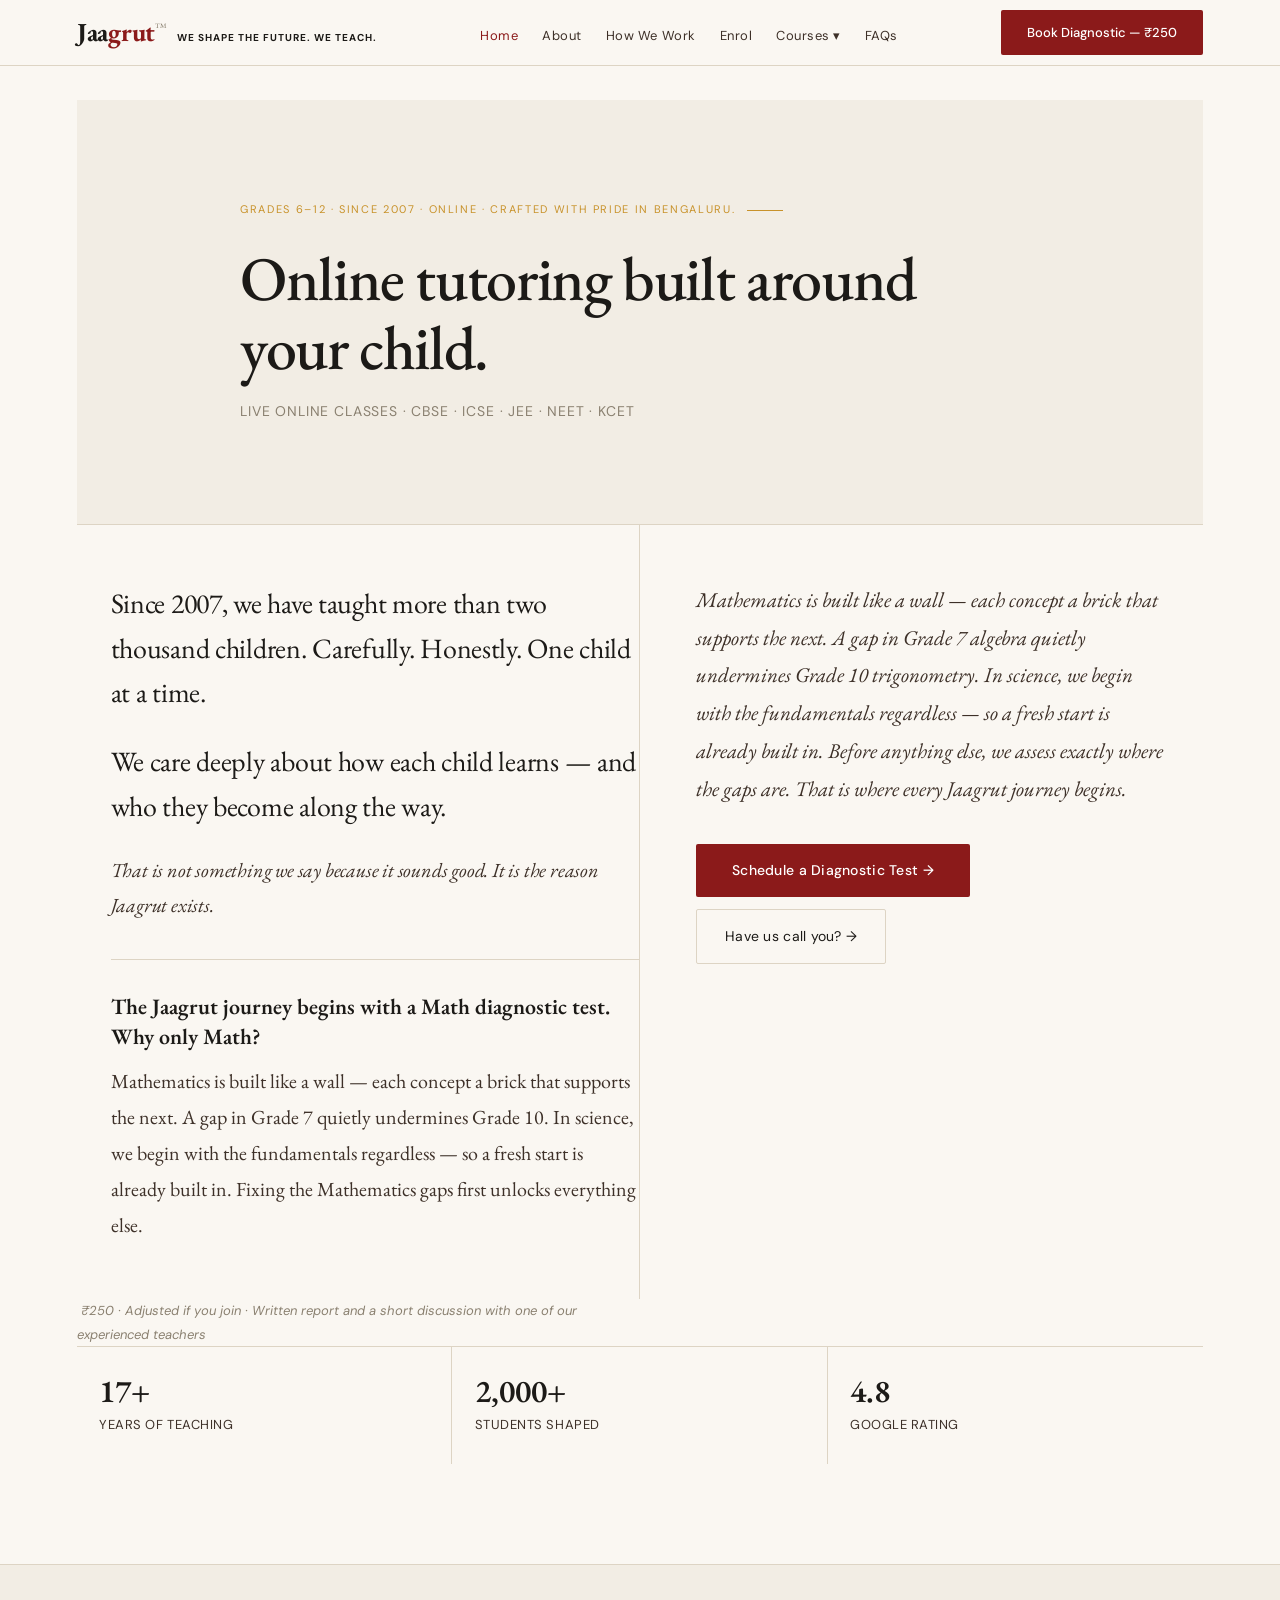
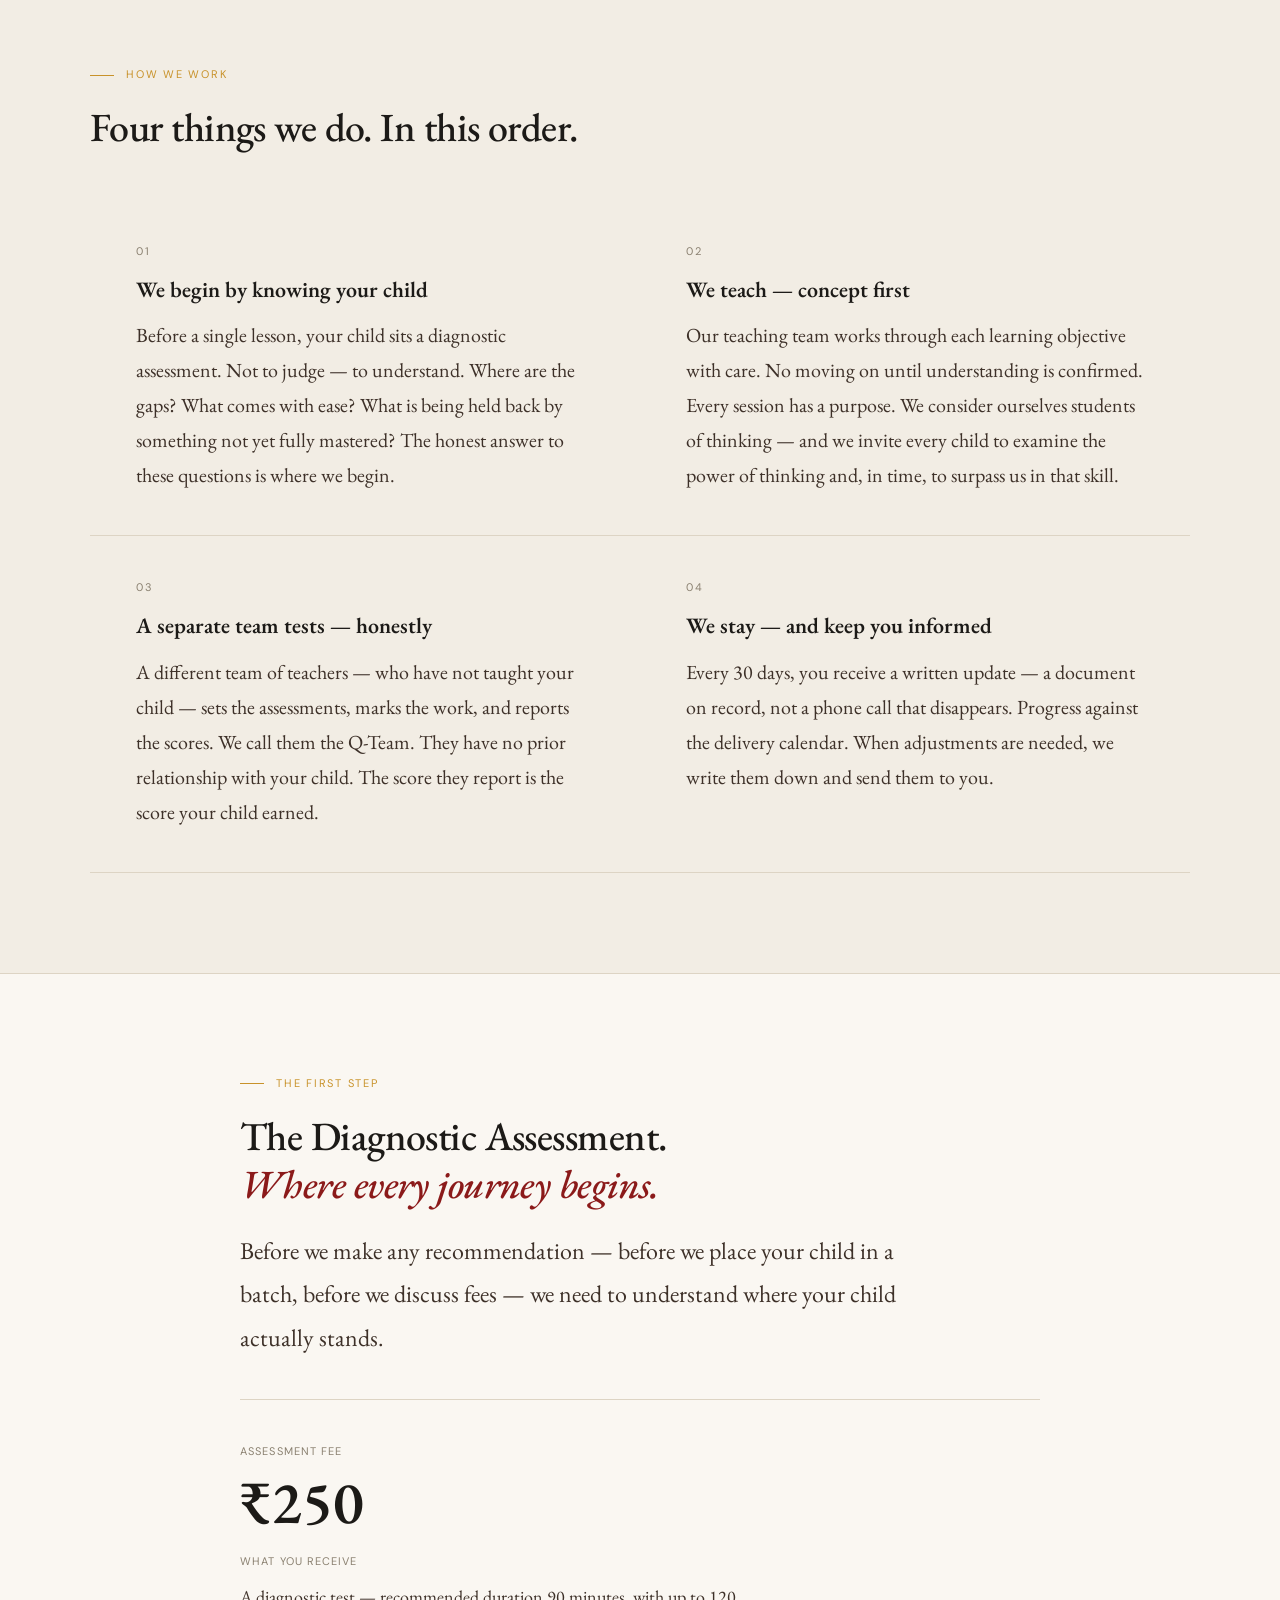
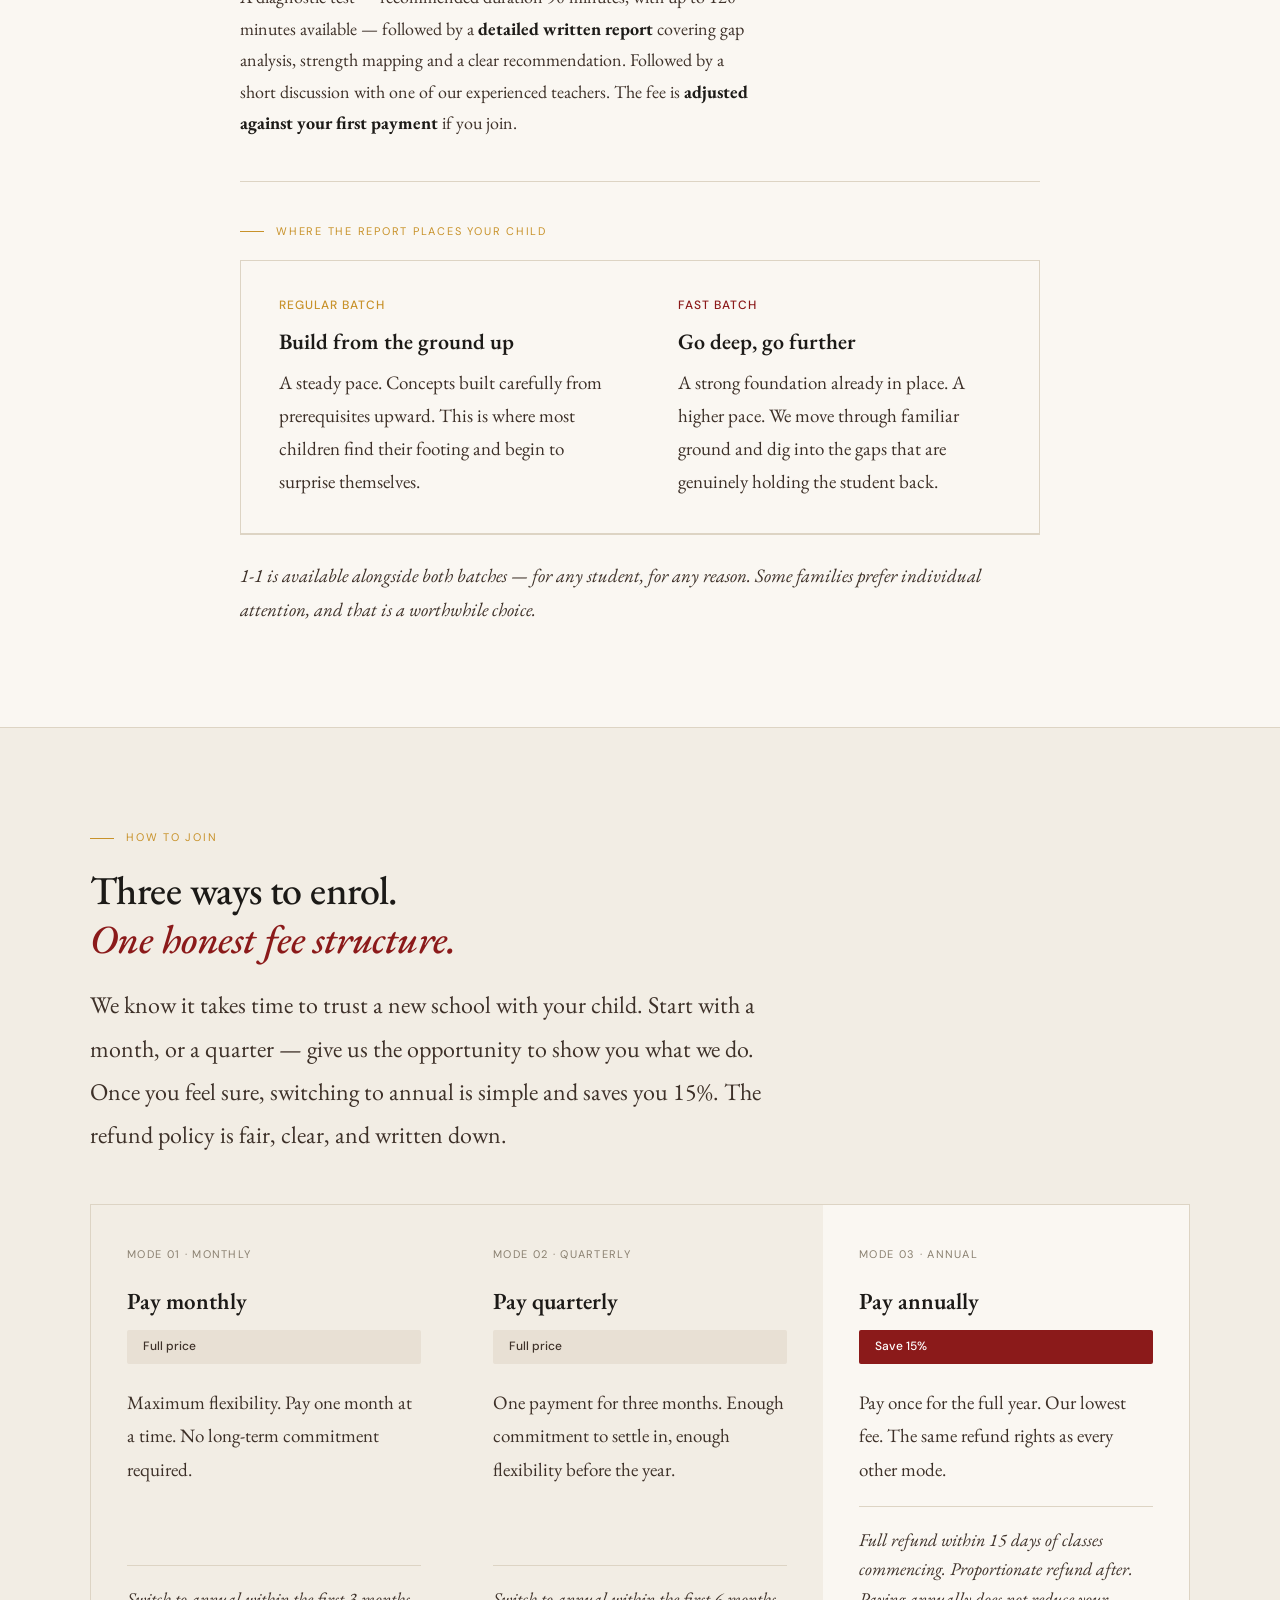
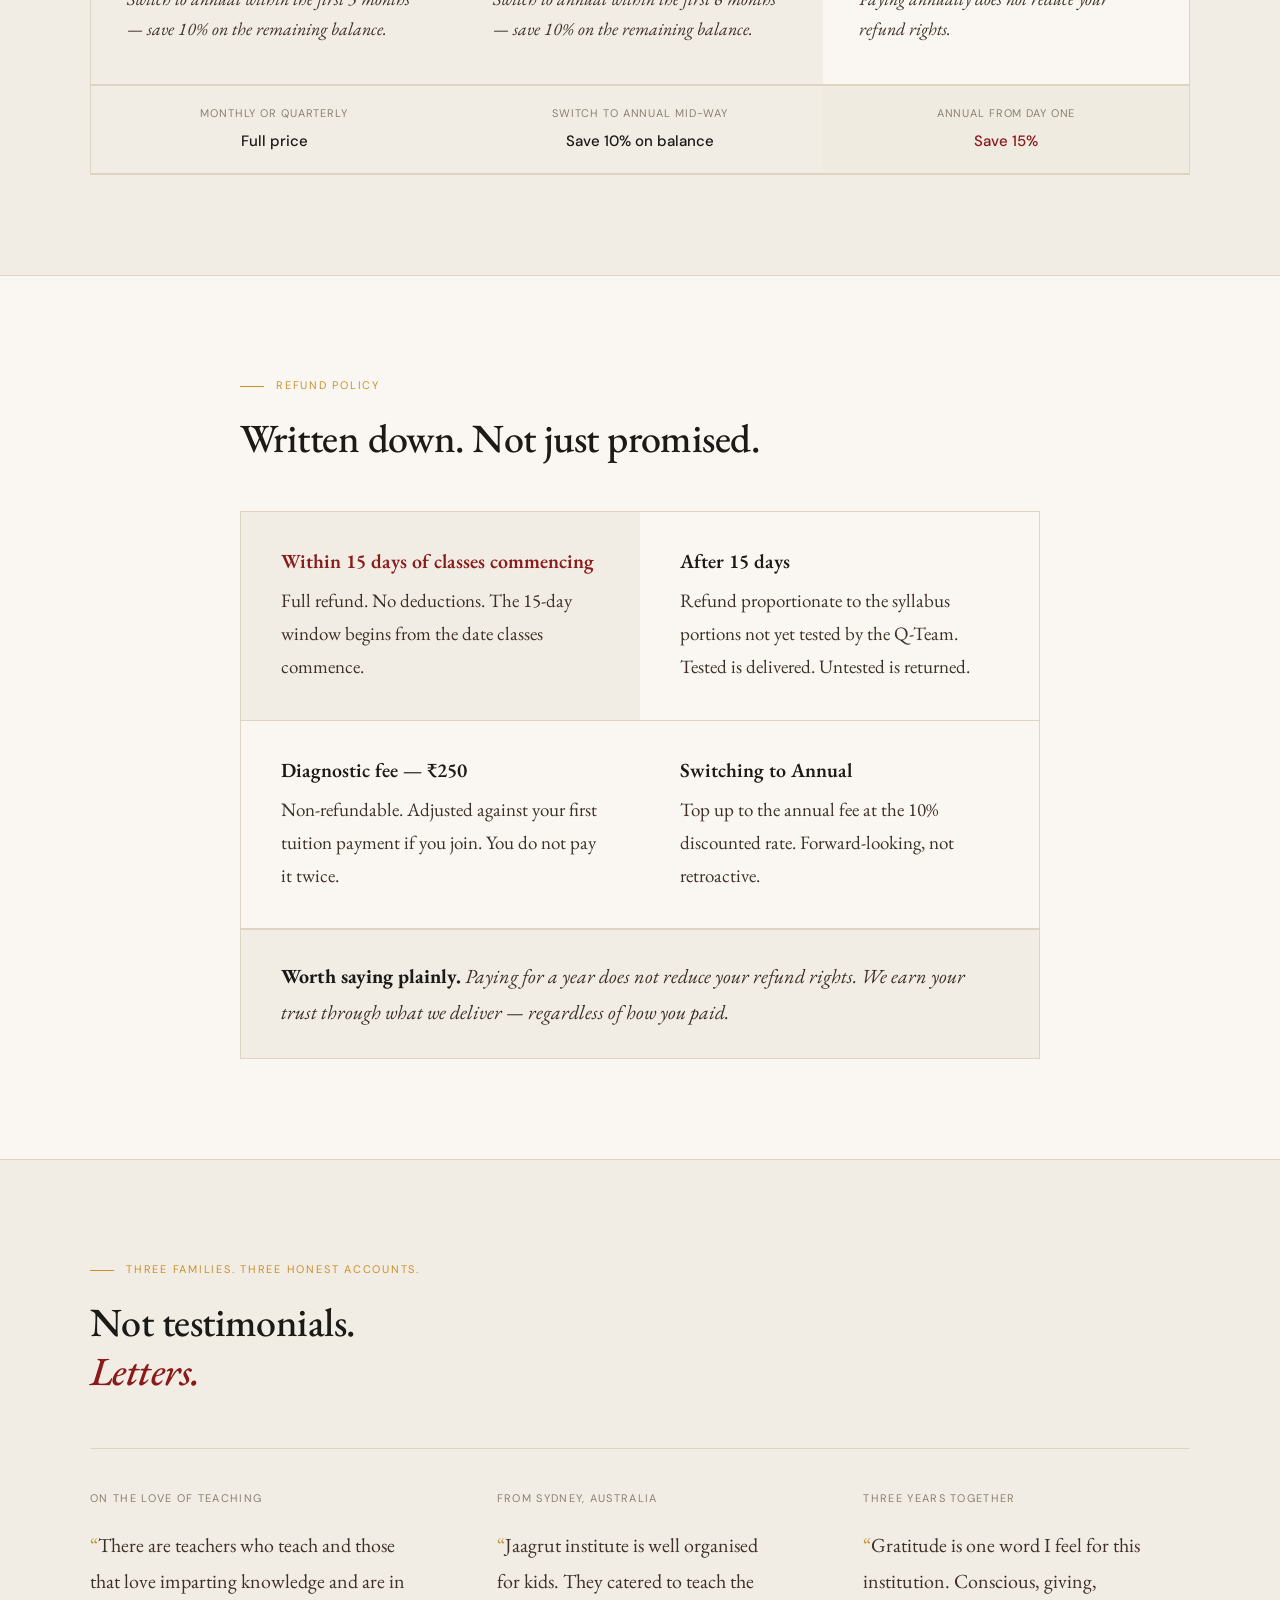
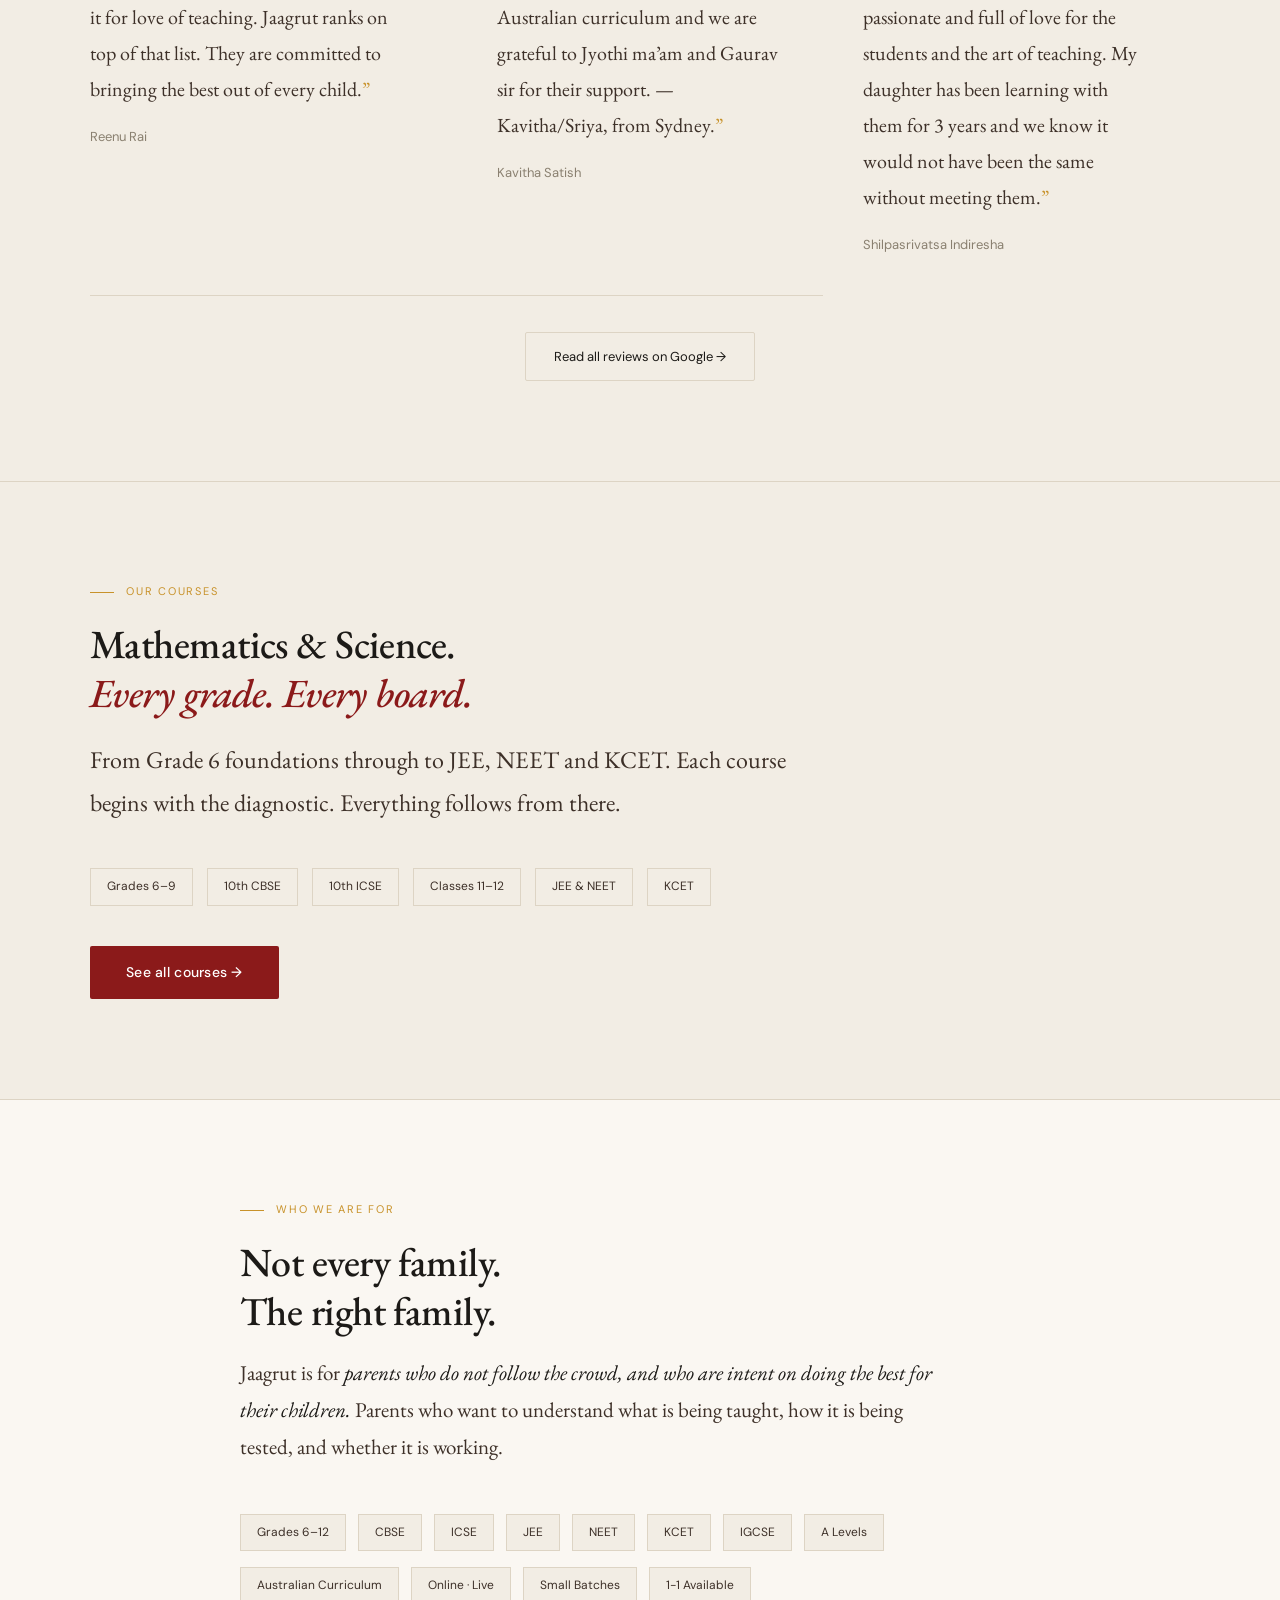
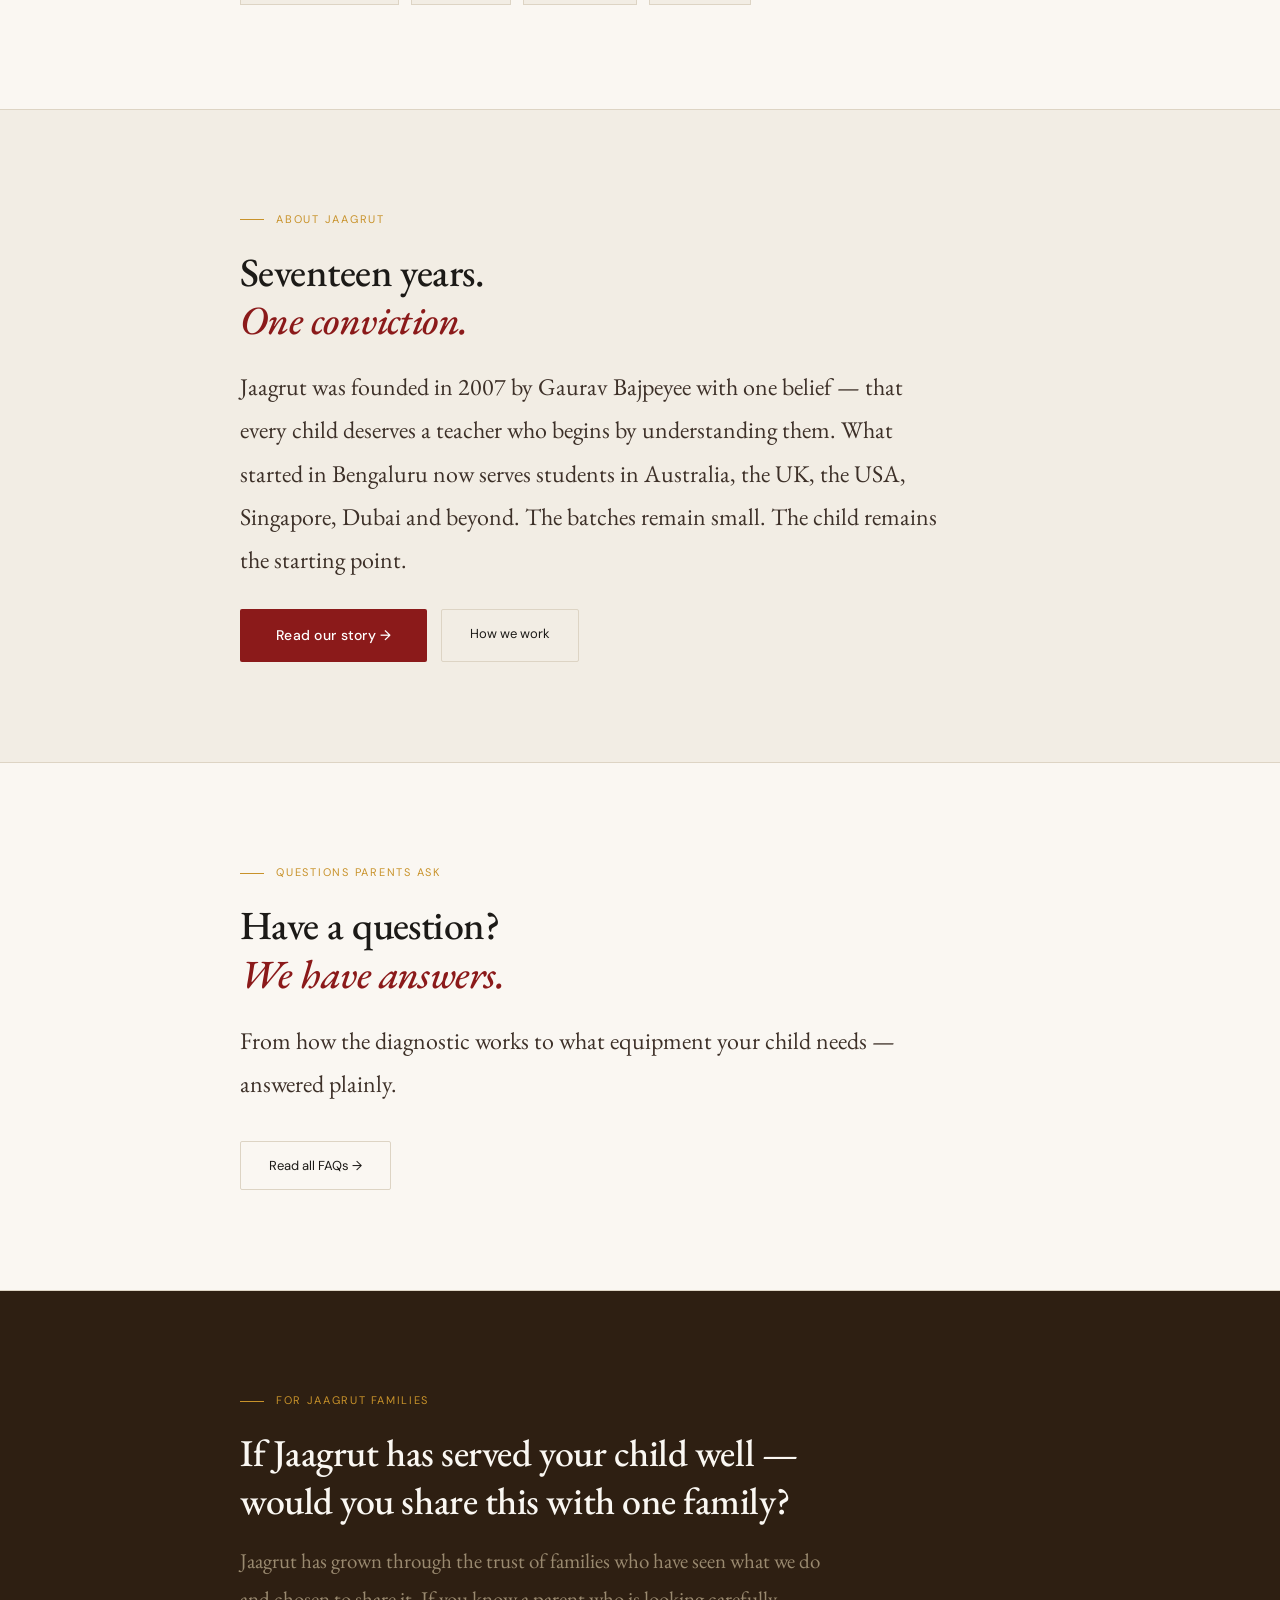
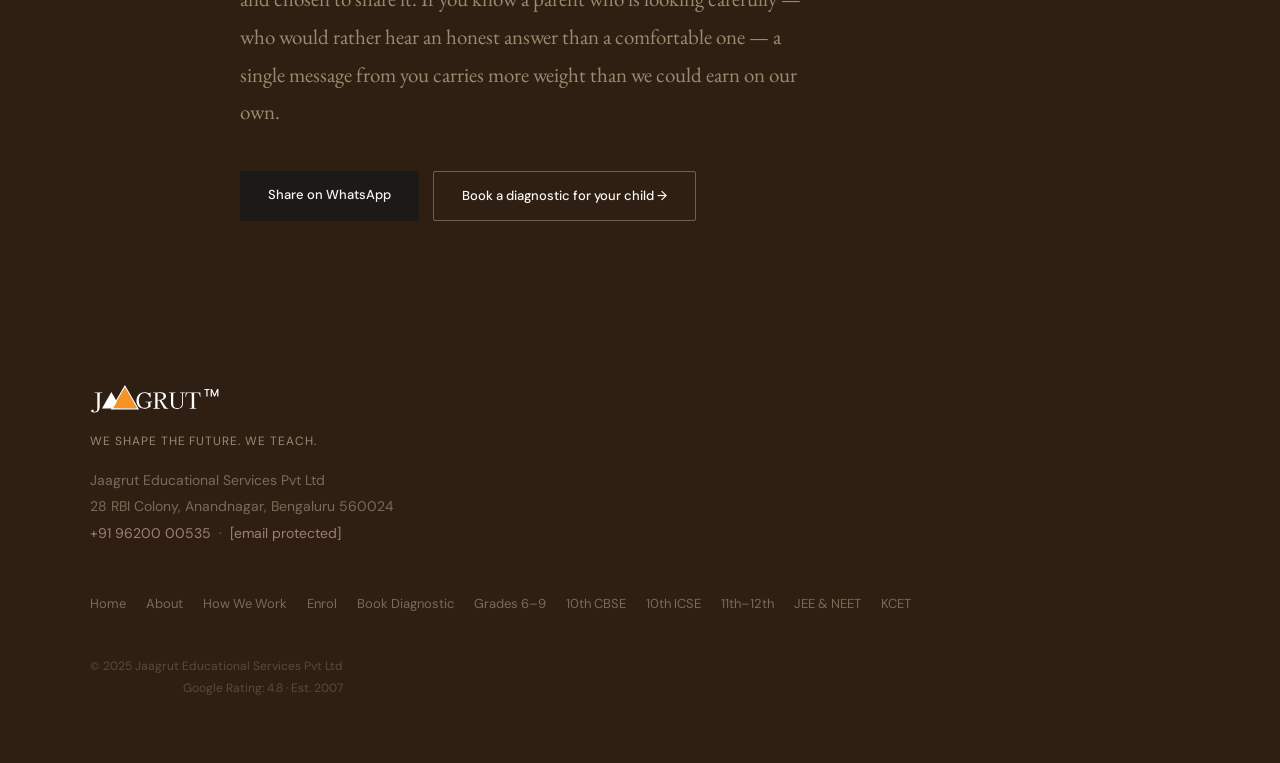
==== commit d21827fb: "Updates 1" ====
--- a/index.html
+++ b/index.html
@@ -1,223 +1,22 @@
 <!DOCTYPE html>
+
 <html lang="en">
 <head>
-<meta charset="UTF-8">
-<meta name="viewport" content="width=device-width,initial-scale=1.0">
-<title>Online Tutoring for Mathematics & Science — Jaagrut</title>
-<meta name="description" content="Jaagrut offers live online tutoring for Mathematics and Science, Grades 6-12. CBSE, ICSE, JEE, NEET, KCET and international boards. Bengaluru. Est. 2007.">
-<meta property="og:title" content="Online Tutoring for Mathematics & Science — Jaagrut">
-<meta property="og:description" content="Jaagrut offers live online tutoring for Mathematics and Science, Grades 6-12. CBSE, ICSE, JEE, NEET, KCET and international boards. Bengaluru. Est. 2007.">
-<meta property="og:url" content="https://www.jaagrut.com/index.html">
-<meta property="og:type" content="website">
-<meta property="og:site_name" content="Jaagrut">
-<link rel="canonical" href="https://www.jaagrut.com/index.html">
+<meta charset="utf-8"/>
+<meta content="width=device-width,initial-scale=1.0" name="viewport"/>
+<title>Online Tutoring for Mathematics &amp; Science — Jaagrut</title>
+<meta content="Jaagrut offers live online tutoring for Mathematics and Science, Grades 6-12. CBSE, ICSE, JEE, NEET, KCET and international boards. Bengaluru. Est. 2007." name="description"/>
+<meta content="Online Tutoring for Mathematics &amp; Science — Jaagrut" property="og:title"/>
+<meta content="Jaagrut offers live online tutoring for Mathematics and Science, Grades 6-12. CBSE, ICSE, JEE, NEET, KCET and international boards. Bengaluru. Est. 2007." property="og:description"/>
+<meta content="https://www.jaagrut.com/index.html" property="og:url"/>
+<meta content="website" property="og:type"/>
+<meta content="Jaagrut" property="og:site_name"/>
+<link href="https://www.jaagrut.com/index.html" rel="canonical"/>
 <!-- Google Analytics — replace GA_MEASUREMENT_ID with your GA4 ID -->
 <!-- <script async src="https://www.googletagmanager.com/gtag/js?id=GA_MEASUREMENT_ID"></script>
 <script>window.dataLayer=window.dataLayer||[];function gtag(){dataLayer.push(arguments);}gtag("js",new Date());gtag("config","GA_MEASUREMENT_ID");</script> -->
-<link rel="preconnect" href="https://fonts.googleapis.com"><link href="https://fonts.googleapis.com/css2?family=EB+Garamond:ital,wght@0,400;0,500;0,600;0,700;1,400;1,500;1,600&family=DM+Sans:wght@0,300;0,400;0,500&display=swap" rel="stylesheet">
-<style>
-*,*::before,*::after{box-sizing:border-box;margin:0;padding:0;}
-:root{
-  --red:#8B1A1A;--red-l:#A82020;--gold:#C8922A;
-  --cream:#FAF7F2;--cream-d:#F2EDE4;--cream-dp:#E8E0D4;
-  --text:#1C1A17;--muted:#3D3028;--faint:#8A8070;--border:#DDD4C4;
-  --deep:#2E1F12;
-}
-html{scroll-behavior:smooth;}
-body{font-family:'EB Garamond',serif;background:var(--cream);color:var(--text);font-size:20px;line-height:1.8;-webkit-font-smoothing:antialiased;}
-sup.tm{font-size:.42em;vertical-align:super;letter-spacing:0;font-weight:400;color:var(--faint);}
-/* NAV */
-nav{position:fixed;top:0;left:0;right:0;z-index:200;background:var(--cream);border-bottom:.5px solid var(--border);height:66px;display:flex;align-items:center;padding:0 6%;justify-content:space-between;}
-.nl{display:flex;align-items:baseline;gap:10px;text-decoration:none;}
-.nl-w{font-family:'EB Garamond',serif;font-size:26px;font-weight:700;color:var(--text);letter-spacing:-.01em;}
-.nl-w em{color:var(--red);font-style:normal;}
-.nl-t{font-family:'DM Sans',sans-serif;font-size:10px;font-weight:700;color:var(--text);letter-spacing:.1em;text-transform:uppercase;}
-.nm{display:flex;gap:24px;list-style:none;}
-.nm a{font-family:'DM Sans',sans-serif;font-size:13px;font-weight:400;color:var(--muted);text-decoration:none;letter-spacing:.04em;transition:color .2s;}
-.nm a:hover,.nm a.on{color:var(--red);}
-.nc{font-family:'DM Sans',sans-serif;font-size:13px;font-weight:500;background:var(--red);color:#fff;border:none;border-radius:2px;padding:11px 26px;cursor:pointer;text-decoration:none;transition:background .2s;white-space:nowrap;}
-.nc:hover{background:var(--red-l);}
-/* LAYOUT */
-section{padding:100px 6%;border-bottom:.5px solid var(--border);}
-.inn{max-width:800px;margin:0 auto;}
-.inn-w{max-width:1100px;margin:0 auto;}
-/* TYPE */
-.lbl{font-family:'DM Sans',sans-serif;font-size:11px;font-weight:400;letter-spacing:.16em;text-transform:uppercase;color:var(--gold);margin-bottom:18px;display:flex;align-items:center;gap:12px;}
-.lbl::before{content:'';display:inline-block;width:24px;height:.5px;background:var(--gold);}
-.h1{font-size:clamp(32px,4.5vw,54px);font-weight:500;line-height:1.18;letter-spacing:-.018em;color:var(--text);margin-bottom:24px;}
-.h1 em{font-style:italic;color:var(--red);}
-.h2{font-size:clamp(26px,3.2vw,40px);font-weight:500;line-height:1.22;letter-spacing:-.014em;color:var(--text);margin-bottom:20px;}
-.h2 em{font-style:italic;color:var(--red);}
-.h3{font-size:clamp(20px,2.2vw,26px);font-weight:600;line-height:1.28;color:var(--text);margin-bottom:14px;}
-.body-xl{font-size:clamp(20px,2.2vw,24px);color:var(--muted);line-height:1.8;max-width:700px;margin-bottom:28px;}
-.body-lg{font-size:21px;color:var(--muted);line-height:1.8;margin-bottom:22px;}
-.body-md{font-size:20px;color:var(--muted);line-height:1.75;}
-.pull{font-size:clamp(22px,2.8vw,32px);font-weight:400;line-height:1.5;color:var(--text);letter-spacing:-.01em;border-left:2px solid var(--gold);padding-left:28px;margin:48px 0;max-width:660px;}
-.pull em{color:var(--red);font-style:italic;}
-/* BUTTONS */
-.btn-p{font-family:'DM Sans',sans-serif;font-size:14px;font-weight:500;background:var(--red);color:#fff;border:none;border-radius:2px;padding:14px 36px;cursor:pointer;text-decoration:none;transition:background .2s;display:inline-block;letter-spacing:.02em;}
-.btn-p:hover{background:var(--red-l);}
-.btn-o{font-family:'DM Sans',sans-serif;font-size:13px;font-weight:400;background:transparent;color:var(--text);border:.5px solid var(--border);border-radius:2px;padding:12px 28px;cursor:pointer;text-decoration:none;transition:border-color .2s;display:inline-block;}
-.btn-o:hover{border-color:var(--muted);}
-.tag{font-family:'DM Sans',sans-serif;font-size:12px;font-weight:400;padding:7px 16px;border:.5px solid var(--border);color:var(--muted);background:var(--cream-d);display:inline-block;margin:4px 4px 4px 0;}
-/* GRIDS */
-.g2{display:grid;grid-template-columns:1fr 1fr;gap:0;border:.5px solid var(--border);}
-.g3{display:grid;grid-template-columns:repeat(3,1fr);gap:0;border:.5px solid var(--border);}
-.cell{padding:38px 42px;border-right:.5px solid var(--border);border-bottom:.5px solid var(--border);}
-.cell:nth-child(2n){border-right:none;}
-.cell-t{font-size:20px;font-weight:600;color:var(--text);margin-bottom:12px;line-height:1.3;}
-.cell-b{font-size:20px;color:var(--muted);line-height:1.75;}
-/* FOOTER */
-footer{padding:64px 6%;background:var(--deep);}
-.ft{max-width:1100px;margin:0 auto;display:flex;justify-content:space-between;align-items:flex-end;flex-wrap:wrap;gap:36px;}
-.ft-name{font-family:'EB Garamond',serif;font-size:22px;font-weight:700;color:#FAF7F2;margin-bottom:6px;}
-.ft-tag{font-family:'DM Sans',sans-serif;font-size:12px;letter-spacing:.08em;text-transform:uppercase;color:#9A8A70;}
-.ft-info{font-family:'DM Sans',sans-serif;font-size:14px;color:#7A6A58;line-height:1.9;margin-top:14px;}
-.ft-info a{color:#9A8070;text-decoration:none;}
-.ft-links{display:flex;gap:20px;list-style:none;flex-wrap:wrap;}
-.ft-links a{font-family:'DM Sans',sans-serif;font-size:13px;color:#7A6A58;text-decoration:none;transition:color .2s;}
-.ft-links a:hover{color:#9A8A70;}
-.ft-legal{font-family:'DM Sans',sans-serif;font-size:12px;color:#5A4A38;line-height:1.85;text-align:right;}
-/* RESPONSIVE */
-
-
-@media(max-width:780px){
-  /* Nav */
-  nav{padding:0 4%;height:60px;}
-  .nl-t{display:none;}
-  .nl-w{font-size:22px;}
-  .nc{font-size:11px;padding:8px 14px;}
-  .nm{display:none;}
-  /* Layout */
-  section{padding:60px 5%;}
-  .inn,.inn-w{max-width:100%;}
-  /* Grids → single column */
-  .g2,.g3,.courses-grid,
-  .hero-band,.steps,.modes,.sav-bar,
-  .batch-row,.rg,.stories,
-  .phil-grid,.team-grid,.founder-grid,
-  .what-grid,.contact-grid,
-  .who-grid,.sub-grid,
-  .one-tier{grid-template-columns:1fr!important;}
-  /* Remove right borders when stacked */
-  .cell,.step,.mode,.batch,.story,.rc,.sav,
-  .pi,.tm,.wh,.sg,.wc,.ot,
-  .ci-row,.hero-band-l,.hero-band-r{
-    border-right:none!important;
-  }
-  /* Borders between stacked items */
-  .step,.mode,.rc,.sav,.pi,.tm,.wh,.sg,.wc,.ot{
-    border-bottom:.5px solid var(--border)!important;
-  }
-  /* Last items — remove trailing border */
-  .step:last-child,.mode:last-child,.rc:nth-child(4),
-  .pi:last-child,.tm:last-child,.wh:nth-child(4),
-  .sg:last-child,.wc:nth-child(4),.ot:last-child{
-    border-bottom:none!important;
-  }
-  /* Hero band */
-  .hero-band-l,.hero-band-r{padding:40px 5%!important;}
-  /* Fee block */
-  .fee-block{flex-direction:column;gap:20px;}
-  /* Pull quote */
-  .pull{padding-left:16px;font-size:clamp(20px,5vw,26px);}
-  /* Headings */
-  .h1{font-size:clamp(28px,7vw,40px);}
-  .h2{font-size:clamp(24px,6vw,34px);}
-  /* Stories */
-  .stories{grid-template-columns:1fr!important;}
-  .story{border-right:none!important;border-bottom:.5px solid var(--border)!important;padding:32px 0!important;}
-  .story:first-child{padding-left:0!important;}
-  .story:last-child{border-bottom:none!important;}
-  /* Stats */
-  .stats{grid-template-columns:1fr 1fr!important;}
-  .stat:nth-child(2){border-right:none!important;}
-  .stat:nth-child(3){border-top:.5px solid var(--border);}
-  /* Savings bar */
-  .sav-bar{grid-template-columns:1fr!important;}
-  .sav{border-right:none!important;border-bottom:.5px solid var(--border)!important;}
-  .sav:last-child{border-bottom:none!important;}
-  /* Calendar table */
-  .cal-wrap{overflow-x:auto;}
-  .cal-row{grid-template-columns:80px 1fr!important;flex-wrap:wrap;}
-  /* Footer */
-  .ft{flex-direction:column;align-items:flex-start;gap:28px;}
-  .ft-legal{text-align:left;}
-  .ft-links{gap:16px;}
-  /* Inline course grid */
-  div[style*="grid-template-columns:repeat(3,1fr)"]{
-    display:block!important;
-  }
-  /* Buttons */
-  .hero-act{flex-direction:column;align-items:flex-start;}
-  .btn-p,.btn-o,.btn-wa,.btn-ghost{display:block;text-align:center;margin-bottom:8px;}
-  /* Modes */
-  .mode:last-child{background:var(--cream-d)!important;}
-  /* Hero note */
-  .hero-note p{font-size:clamp(20px,5vw,26px);}
-  .bridge{font-size:19px!important;}
-  /* Ref section */
-  .ref-h{font-size:clamp(22px,5vw,30px);}
-  .ref-body{font-size:18px;}
-  /* On/Off for poem unused styles */
-}
-@media(max-width:480px){
-  .nc{display:none;}
-  .nl-w{font-size:20px;}
-  nav{height:56px;}
-  .h1{font-size:clamp(26px,8vw,36px);}
-  .h2{font-size:clamp(22px,7vw,30px);}
-  section{padding:48px 4%;}
-  .stats{grid-template-columns:1fr!important;}
-  .stat{border-right:none!important;border-bottom:.5px solid var(--border)!important;}
-  .stat:last-child{border-bottom:none!important;}
-  .fee-n{font-size:48px!important;}
-}
-
-
-.cb-wrap{display:inline-block;vertical-align:top;}
-.btn-cb{font-family:'DM Sans',sans-serif;font-size:14px;font-weight:400;background:transparent;color:var(--text);border:.5px solid var(--border);border-radius:2px;padding:14px 28px;cursor:pointer;transition:border-color .2s;display:inline-block;letter-spacing:.02em;white-space:nowrap;}
-.btn-cb:hover{border-color:var(--muted);}
-.cb-form{margin-top:16px;border:.5px solid var(--border);border-radius:2px;background:var(--cream);max-width:440px;}
-.cb-inner{padding:28px 28px;}
-.cb-head{font-size:19px;font-weight:600;color:var(--text);margin-bottom:6px;line-height:1.3;}
-.cb-sub{font-family:'DM Sans',sans-serif;font-size:13px;color:var(--faint);margin-bottom:22px;line-height:1.5;}
-.cb-field{margin-bottom:16px;}
-.cb-label{font-family:'DM Sans',sans-serif;font-size:12px;font-weight:500;color:var(--muted);letter-spacing:.04em;text-transform:uppercase;display:block;margin-bottom:6px;}
-.cb-opt{font-family:'DM Sans',sans-serif;font-size:11px;color:var(--faint);margin-left:6px;font-style:italic;font-weight:400;}
-.cb-input{font-family:'DM Sans',sans-serif;font-size:16px;color:var(--text);width:100%;padding:10px 14px;border:.5px solid var(--border);border-radius:2px;background:var(--cream);outline:none;transition:border-color .2s;}
-.cb-input:focus{border-color:var(--muted);}
-.cb-textarea{font-family:'DM Sans',sans-serif;font-size:16px;color:var(--text);width:100%;padding:10px 14px;border:.5px solid var(--border);border-radius:2px;background:var(--cream);outline:none;transition:border-color .2s;resize:vertical;min-height:80px;line-height:1.6;}
-.cb-textarea:focus{border-color:var(--muted);}
-.cb-hint{font-family:'DM Sans',sans-serif;font-size:12px;color:var(--faint);margin-top:5px;font-style:italic;}
-.cb-send{font-family:'DM Sans',sans-serif;font-size:14px;font-weight:500;background:var(--text);color:#FAF7F2;border:none;border-radius:2px;padding:12px 28px;cursor:pointer;margin-top:8px;transition:opacity .2s;width:100%;}
-.cb-send:hover{opacity:.85;}
-.cb-sent{font-family:'DM Sans',sans-serif;font-size:14px;color:var(--gold);margin-top:12px;font-style:italic;}
-@media(max-width:780px){.cb-wrap{display:block;margin-top:8px;}.btn-cb{display:block;text-align:center;width:100%;}.cb-form{max-width:100%;}}
-
-/* ── MOBILE NAV ── */
-.ham-btn{display:none;background:none;border:none;cursor:pointer;padding:8px;flex-direction:column;gap:5px;justify-content:center;align-items:center;}
-.ham-btn span{display:block;width:22px;height:1.5px;background:var(--text);transition:all .25s;}
-.ham-btn.open span:nth-child(1){transform:translateY(6.5px) rotate(45deg);}
-.ham-btn.open span:nth-child(2){opacity:0;}
-.ham-btn.open span:nth-child(3){transform:translateY(-6.5px) rotate(-45deg);}
-.mob-menu{display:none;position:fixed;top:60px;left:0;right:0;background:var(--cream);border-bottom:.5px solid var(--border);z-index:199;padding:0;}
-.mob-menu.open{display:block;}
-.mob-menu a{display:block;font-family:'DM Sans',sans-serif;font-size:16px;font-weight:400;color:var(--muted);text-decoration:none;padding:16px 6%;border-bottom:.5px solid var(--border);transition:background .15s;}
-.mob-menu a:hover{background:var(--cream-d);}
-.mob-menu a.on{color:var(--red);}
-.mob-menu-cta{display:block;font-family:'DM Sans',sans-serif;font-size:16px;font-weight:500;background:var(--red);color:#fff;text-align:center;padding:18px 6%;text-decoration:none;}
-/* ── STICKY MOBILE CTA ── */
-.sticky-cta{display:none;position:fixed;bottom:0;left:0;right:0;z-index:198;background:var(--red);color:#fff;font-family:'DM Sans',sans-serif;font-size:15px;font-weight:500;text-align:center;padding:16px 5%;text-decoration:none;letter-spacing:.02em;border-top:2px solid var(--red-l);}
-.sticky-cta:hover{background:var(--red-l);}
-@media(max-width:780px){
-  .ham-btn{display:flex;}
-  .nc{display:none;}
-  .sticky-cta{display:block;}
-  body{padding-bottom:56px;}
-}
-.skip-link{position:absolute;top:-60px;left:6%;background:var(--red);color:#fff;padding:10px 20px;font-family:'DM Sans',sans-serif;font-size:14px;font-weight:500;border-radius:0 0 2px 2px;text-decoration:none;z-index:999;transition:top .2s;}.skip-link:focus{top:0;}
-</style>
+<link href="https://fonts.googleapis.com" rel="preconnect"/><link href="https://fonts.googleapis.com/css2?family=EB+Garamond:ital,wght@0,400;0,500;0,600;0,700;1,400;1,500;1,600&amp;family=DM+Sans:wght@0,300;0,400;0,500&amp;display=swap" rel="stylesheet"/>
+<link href="assets/css/style.css" rel="stylesheet"/>
 <script type="application/ld+json">{
   "@context":"https://schema.org",
   "@graph":[
@@ -258,7 +57,7 @@
 <body>
 <style>
 #hero{padding-top:0;border-bottom:.5px solid var(--border);}
-.hero-top{padding:100px 6% 0;background:var(--cream-d);}
+.hero-top{padding:100px 6%;background:var(--cream-d);}
 .eyebrow{font-family:'DM Sans',sans-serif;font-size:11px;font-weight:400;letter-spacing:.15em;text-transform:uppercase;color:var(--gold);margin-bottom:24px;display:flex;align-items:center;gap:12px;}
 .eyebrow::after{content:'';display:inline-block;width:36px;height:.5px;background:var(--gold);}
 .hero-claim{font-size:clamp(34px,5vw,62px);font-weight:500;line-height:1.12;letter-spacing:-.022em;color:var(--text);margin-bottom:16px;}
@@ -362,268 +161,288 @@
   .step,.mode,.batch,.story,.rc,.sav{border-right:none!important;border-bottom:.5px solid var(--border)!important;}
   .story:last-child{border-bottom:none!important;}
   .fee-block{flex-direction:column;gap:20px;}
-}
+
 </style>
-<a href="#main-content" class="skip-link">Skip to main content</a>
+<a class="skip-link" href="#main-content">Skip to main content</a>
 <nav>
-  <a href="index.html" class="nl">
-    <span class="nl-w">Jaa<em>grut</em><sup class="tm">™</sup></span>
-    <span class="nl-t">We shape the future. We teach.</span>
-  </a>
-  <ul class="nm"><li><a href="index.html" class=on>Home</a></li><li><a href="about.html">About</a></li><li><a href="how-we-work.html">How We Work</a></li><li><a href="enrol.html">Enrol</a></li><li><a href="book-diagnostic.html">Book Diagnostic</a></li></ul>
-  <a href="book-diagnostic.html" class="nc">Book Diagnostic — ₹250</a>
-</nav>
-<div class="mob-menu" id="mob-nav">
-  <a href="index.html" class="on">Home</a>
-  <a href="about.html">About</a>
-  <a href="how-we-work.html">How We Work</a>
-  <a href="enrol.html">Enrol</a>
-  <a href="book-diagnostic.html">Book Diagnostic</a>
-  <a href="grades-6-9.html">Grades 6–9</a>
-  <a href="cbse-10.html">10th CBSE</a>
-  <a href="icse-10.html">10th ICSE</a>
-  <a href="class-11-12.html">Classes 11–12</a>
-  <a href="jee-neet.html">JEE &amp; NEET</a>
-  <a href="kcet.html">KCET</a>
-  <a href="book-diagnostic.html" class="mob-menu-cta">Schedule a Diagnostic Test &rarr;</a>
-</div>
-
+<a class="nl" href="index.html">
+<span class="nl-w">Jaa<em>grut</em><sup class="tm">™</sup></span>
+<span class="nl-t">We shape the future. We teach.</span>
+</a>
+<ul class="nm"><li><a class="on" href="index.html">Home</a></li><li><a href="about.html">About</a></li><li><a class="" href="how-we-work.html">How We Work</a></li><li><a href="enrol.html">Enrol</a></li><li class="has-dropdown">
+        <a href="courses.html">Courses ▾</a>
+        <div class="nav-dropdown">
+          <div class="nav-dropdown-inn">
+            <a href="grades-6-9.html">Grades 6–9</a>
+            <a href="cbse-10.html">10th CBSE</a>
+            <a href="icse-10.html">10th ICSE</a>
+            <a href="class-11-12.html">Classes 11–12</a>
+            <a href="jee-neet.html">JEE &amp; NEET</a>
+            <a href="kcet.html">KCET</a>
+          </div>
+        </div>
+      </li><li><a href="faq.html">FAQs</a></li></ul>
+<a class="nc" href="book-diagnostic.html">Book Diagnostic — ₹250</a>
+<button class="ham-btn" id="ham"><span></span><span></span><span></span></button></nav><div class="mob-menu" id="mob-nav">
+<a class="on" href="index.html">Home</a>
+<a href="about.html">About</a>
+<a href="how-we-work.html">How We Work</a>
+<a href="enrol.html">Enrol</a><li class="has-dropdown">
+        <a href="courses.html">Courses ▾</a>
+        <div class="nav-dropdown">
+          <div class="nav-dropdown-inn">
+            <a href="grades-6-9.html">Grades 6–9</a>
+            <a href="cbse-10.html">10th CBSE</a>
+            <a href="icse-10.html">10th ICSE</a>
+            <a href="class-11-12.html">Classes 11–12</a>
+            <a href="jee-neet.html">JEE &amp; NEET</a>
+            <a href="kcet.html">KCET</a>
+          </div>
+        </div>
+      </li><a href="grades-6-9.html">Grades 6–9</a>
+<a href="cbse-10.html">10th CBSE</a>
+<a href="icse-10.html">10th ICSE</a>
+<a href="class-11-12.html">Classes 11–12</a>
+<a href="jee-neet.html">JEE &amp; NEET</a>
+<a href="kcet.html">KCET</a>
+<a href="faq.html">FAQs</a>
+<a class="mob-menu-cta" href="book-diagnostic.html">Schedule a Diagnostic Test →</a>
+</div>
 <section id="main-content">
-  <div class="hero-top">
-    <div class="inn">
-      <div class="eyebrow">Grades 6&ndash;12 &middot; Since 2007 &middot; Online &middot; Crafted with pride in Bengaluru.</div>
-      <h1 class="hero-claim">Online tutoring built around<br>your child.</h1>
-      <p class="hero-sub">Live online classes &middot; CBSE &middot; ICSE &middot; JEE &middot; NEET &middot; KCET</p>
+<div class="hero-top">
+<div class="inn">
+<div class="eyebrow">Grades 6–12 · Since 2007 · Online · Crafted with pride in Bengaluru.</div>
+<h1 class="hero-claim">Online tutoring built around<br/>your child.</h1>
+<p class="hero-sub">Live online classes · CBSE · ICSE · JEE · NEET · KCET</p>
+</div>
+</div>
+<div class="hero-band">
+<div class="hero-band-l">
+<div class="hero-note">
+<p>Since 2007, we have taught more than two thousand children. Carefully. Honestly. One child at a time.</p>
+<p>We care deeply about how each child learns — and who they become along the way.</p>
+<p class="sub">That is not something we say because it sounds good. It is the reason Jaagrut exists.</p>
+</div>
+<div class="diag-why"><h3 class="diag-why-head">The Jaagrut journey begins with a Math diagnostic test. Why only Math?</h3><p class="diag-why-body">Mathematics is built like a wall — each concept a brick that supports the next. A gap in Grade 7 quietly undermines Grade 10. In science, we begin with the fundamentals regardless — so a fresh start is already built in. Fixing the Mathematics gaps first unlocks everything else.</p></div>
+</div>
+<div class="hero-band-r">
+<p class="bridge">Mathematics is built like a wall — each concept a brick that supports the next. A gap in Grade 7 algebra quietly undermines Grade 10 trigonometry. In science, we begin with the fundamentals regardless — so a fresh start is already built in. Before anything else, we assess exactly where the gaps are. That is where every Jaagrut journey begins.</p>
+<div class="hero-act">
+<div style="display:flex;flex-wrap:wrap;gap:12px;align-items:flex-start;"><a class="btn-p" href="book-diagnostic.html">Schedule a Diagnostic Test →</a>
+<div class="cb-wrap">
+<a class="btn-cb" onclick="toggleCb('cb-index1')">Have us call you? →</a>
+<div class="cb-form" id="cb-index1" style="display:none;">
+<div class="cb-inner">
+<div class="cb-head">We will call you back.</div>
+<div class="cb-sub">Leave your details and we will reach out to you.</div>
+<div class="cb-field">
+<label class="cb-label" for="cb-n-index1">Your name</label>
+<input class="cb-input" id="cb-n-index1" placeholder="Your name" type="text"/>
+</div>
+<div class="cb-field">
+<label class="cb-label" for="cb-p-index1">Phone with country code</label>
+<input class="cb-input" id="cb-p-index1" placeholder="+91 98765 43210" type="tel"/>
+</div>
+<div class="cb-field">
+<label class="cb-label" for="cb-e-index1">Email address</label>
+<input aria-describedby="cb-e-index1-hint" class="cb-input" id="cb-e-index1" placeholder="your@email.com" type="email"/>
+<div class="cb-hint" id="cb-hint-1">In case we miss your call, we will reach you here.</div>
+</div>
+<div class="cb-field">
+<label class="cb-label" for="cb-m-index1">Your message <span class="cb-opt">optional</span></label>
+<textarea class="cb-textarea" id="cb-m-index1" placeholder="Tell us about your child — grade, board, subject, any specific concern..."></textarea>
+</div>
+<button class="cb-send" onclick="sendCb('index1','Homepage')">Send on WhatsApp →</button>
+<div class="cb-sent" id="cb-done-index1" style="display:none;">Thank you. We will call you shortly.</div>
+</div>
+</div>
+</div></div></div>
+</div>
+<p class="hero-note2"> ₹250 · Adjusted if you join · Written report and a short discussion with one of our experienced teachers</p>
+</div>
+<div class="stats">
+<div class="stat"><div class="stat-n">17+</div><div class="stat-l">Years of teaching</div></div>
+<div class="stat"><div class="stat-n">2,000+</div><div class="stat-l">Students shaped</div></div>
+<div class="stat"><div class="stat-n">4.8</div><div class="stat-l">Google rating</div></div>
+</div>
+</section>
+<section style="background:var(--cream-d);">
+<div class="inn-w">
+<div class="lbl">How we work</div>
+<h2 class="h2">Four things we do. In this order.</h2>
+<div class="steps">
+<div class="step"><div class="sn">01</div><div class="st">We begin by knowing your child</div><div class="sb">Before a single lesson, your child sits a diagnostic assessment. Not to judge — to understand. Where are the gaps? What comes with ease? What is being held back by something not yet fully mastered? The honest answer to these questions is where we begin.</div></div>
+<div class="step"><div class="sn">02</div><div class="st">We teach — concept first</div><div class="sb">Our teaching team works through each learning objective with care. No moving on until understanding is confirmed. Every session has a purpose. We consider ourselves students of thinking — and we invite every child to examine the power of thinking and, in time, to surpass us in that skill.</div></div>
+<div class="step"><div class="sn">03</div><div class="st">A separate team tests — honestly</div><div class="sb">A different team of teachers — who have not taught your child — sets the assessments, marks the work, and reports the scores. We call them the Q-Team. They have no prior relationship with your child. The score they report is the score your child earned.</div></div>
+<div class="step"><div class="sn">04</div><div class="st">We stay — and keep you informed</div><div class="sb">Every 30 days, you receive a written update — a document on record, not a phone call that disappears. Progress against the delivery calendar. When adjustments are needed, we write them down and send them to you.</div></div>
+</div>
+</div>
+</section>
+<section>
+<div class="inn">
+<div class="lbl">The first step</div>
+<h2 class="h2">The Diagnostic Assessment.<br/><em>Where every journey begins.</em></h2>
+<p class="body-xl">Before we make any recommendation — before we place your child in a batch, before we discuss fees — we need to understand where your child actually stands.</p>
+<div class="fee-block">
+<div><div class="fee-lbl">Assessment fee</div><div class="fee-n">₹250</div></div>
+<div><div class="fee-lbl">What you receive</div><div class="fee-desc">A diagnostic test — recommended duration 90 minutes, with up to 120 minutes available — followed by a <strong>detailed written report</strong> covering gap analysis, strength mapping and a clear recommendation. Followed by a short discussion with one of our experienced teachers. The fee is <strong>adjusted against your first payment</strong> if you join.</div></div>
+</div>
+<div class="lbl">Where the report places your child</div>
+<div class="batch-row">
+<div class="batch reg"><div class="batch-sc">Regular Batch</div><div class="batch-nm">Build from the ground up</div><div class="batch-ds">A steady pace. Concepts built carefully from prerequisites upward. This is where most children find their footing and begin to surprise themselves.</div></div>
+<div class="batch fst"><div class="batch-sc">Fast Batch</div><div class="batch-nm">Go deep, go further</div><div class="batch-ds">A strong foundation already in place. A higher pace. We move through familiar ground and dig into the gaps that are genuinely holding the student back.</div></div>
+</div>
+<p class="diag-note">1-1 is available alongside both batches — for any student, for any reason. Some families prefer individual attention, and that is a worthwhile choice.</p>
+</div>
+</section>
+<section style="background:var(--cream-d);">
+<div class="inn-w">
+<div class="lbl">How to join</div>
+<h2 class="h2">Three ways to enrol.<br/><em>One honest fee structure.</em></h2>
+<p class="body-xl">We know it takes time to trust a new school with your child. Start with a month, or a quarter — give us the opportunity to show you what we do. Once you feel sure, switching to annual is simple and saves you 15%. The refund policy is fair, clear, and written down.</p>
+<div class="modes">
+<div class="mode"><div class="mode-num">Mode 01 · Monthly</div><div class="mode-name">Pay monthly</div><span class="mode-badge b-full">Full price</span><div class="mode-body">Maximum flexibility. Pay one month at a time. No long-term commitment required.</div><div class="mode-sw">Switch to annual within the first 3 months — save 10% on the remaining balance.</div></div>
+<div class="mode"><div class="mode-num">Mode 02 · Quarterly</div><div class="mode-name">Pay quarterly</div><span class="mode-badge b-full">Full price</span><div class="mode-body">One payment for three months. Enough commitment to settle in, enough flexibility before the year.</div><div class="mode-sw">Switch to annual within the first 6 months — save 10% on the remaining balance.</div></div>
+<div class="mode"><div class="mode-num">Mode 03 · Annual</div><div class="mode-name">Pay annually</div><span class="mode-badge b-best">Save 15%</span><div class="mode-body">Pay once for the full year. Our lowest fee. The same refund rights as every other mode.</div><div class="mode-sw">Full refund within 15 days of classes commencing. Proportionate refund after. Paying annually does not reduce your refund rights.</div></div>
+</div>
+<div class="sav-bar">
+<div class="sav"><div class="sav-l">Monthly or Quarterly</div><div class="sav-v">Full price</div></div>
+<div class="sav"><div class="sav-l">Switch to Annual mid-way</div><div class="sav-v">Save 10% on balance</div></div>
+<div class="sav"><div class="sav-l">Annual from day one</div><div class="sav-v">Save 15%</div></div>
+</div>
+</div>
+</section>
+<section>
+<div class="inn">
+<div class="lbl">Refund policy</div>
+<h2 class="h2">Written down. Not just promised.</h2>
+<div class="rg">
+<div class="rc hl"><div class="rc-h">Within 15 days of classes commencing</div><div class="rc-b">Full refund. No deductions. The 15-day window begins from the date classes commence.</div></div>
+<div class="rc"><div class="rc-h">After 15 days</div><div class="rc-b">Refund proportionate to the syllabus portions not yet tested by the Q-Team. Tested is delivered. Untested is returned.</div></div>
+<div class="rc"><div class="rc-h">Diagnostic fee — ₹250</div><div class="rc-b">Non-refundable. Adjusted against your first tuition payment if you join. You do not pay it twice.</div></div>
+<div class="rc"><div class="rc-h">Switching to Annual</div><div class="rc-b">Top up to the annual fee at the 10% discounted rate. Forward-looking, not retroactive.</div></div>
+</div>
+<div class="pledge"><strong>Worth saying plainly.</strong> Paying for a year does not reduce your refund rights. We earn your trust through what we deliver — regardless of how you paid.</div>
+</div>
+</section>
+<section style="background:var(--cream-d);">
+<div class="inn-w">
+<div class="lbl">Three families. Three honest accounts.</div>
+<h2 class="h2">Not testimonials.<br/><em>Letters.</em></h2>
+<div class="stories">
+<div class="story"><div class="story-lbl">On the love of teaching</div><div class="story-q">There are teachers who teach and those that love imparting knowledge and are in it for love of teaching. Jaagrut ranks on top of that list. They are committed to bringing the best out of every child.</div><div class="story-who">Reenu Rai</div></div>
+<div class="story"><div class="story-lbl">From Sydney, Australia</div><div class="story-q">Jaagrut institute is well organised for kids. They catered to teach the Australian curriculum and we are grateful to Jyothi ma’am and Gaurav sir for their support. — Kavitha/Sriya, from Sydney.</div><div class="story-who">Kavitha Satish</div></div>
+<div class="story"><div class="story-lbl">Three years together</div><div class="story-q">Gratitude is one word I feel for this institution. Conscious, giving, passionate and full of love for the students and the art of teaching. My daughter has been learning with them for 3 years and we know it would not have been the same without meeting them.</div><div class="story-who">Shilpasrivatsa Indiresha</div></div>
+</div>
+<div style="margin-top:36px;text-align:center;">
+<a class="btn-o" href="https://maps.app.goo.gl/KBsQXKk3epQgQAV57" rel="noopener" target="_blank">Read all reviews on Google →</a>
+</div>
+</div>
+</section>
+<section style="background:var(--cream-d);">
+<div class="inn-w">
+<div class="lbl">Our courses</div>
+<h2 class="h2">Mathematics &amp; Science.<br/><em>Every grade. Every board.</em></h2>
+<p class="body-xl" style="margin-bottom:40px;">From Grade 6 foundations through to JEE, NEET and KCET. Each course begins with the diagnostic. Everything follows from there.</p>
+<div style="display:flex;flex-wrap:wrap;gap:10px;margin-bottom:36px;">
+<span class="tag">Grades 6–9</span><span class="tag">10th CBSE</span><span class="tag">10th ICSE</span><span class="tag">Classes 11–12</span><span class="tag">JEE &amp; NEET</span><span class="tag">KCET</span>
+</div>
+<a class="btn-p" href="courses.html">See all courses →</a>
+</div>
+</section>
+<section>
+<div class="inn">
+<div class="lbl">Who we are for</div>
+<h2 class="h2">Not every family.<br/>The right family.</h2>
+<p class="serve-body">Jaagrut is for <em>parents who do not follow the crowd, and who are intent on doing the best for their children.</em> Parents who want to understand what is being taught, how it is being tested, and whether it is working.</p>
+<div style="display:flex;flex-wrap:wrap;gap:8px;">
+<span class="tag">Grades 6–12</span><span class="tag">CBSE</span><span class="tag">ICSE</span><span class="tag">JEE</span><span class="tag">NEET</span><span class="tag">KCET</span><span class="tag">IGCSE</span><span class="tag">A Levels</span><span class="tag">Australian Curriculum</span><span class="tag">Online · Live</span><span class="tag">Small Batches</span><span class="tag">1-1 Available</span>
+</div>
+</div>
+</section>
+<section style="background:var(--cream-d);">
+<div class="inn">
+<div class="lbl">About Jaagrut</div>
+<h2 class="h2">Seventeen years.<br/><em>One conviction.</em></h2>
+<p class="body-xl">Jaagrut was founded in 2007 by Gaurav Bajpeyee with one belief — that every child deserves a teacher who begins by understanding them. What started in Bengaluru now serves students in Australia, the UK, the USA, Singapore, Dubai and beyond. The batches remain small. The child remains the starting point.</p>
+<div style="display:flex;gap:14px;flex-wrap:wrap;margin-top:8px;">
+<a class="btn-p" href="about.html">Read our story →</a>
+<a class="btn-o" href="how-we-work.html">How we work</a>
+</div>
+</div>
+</section>
+<section>
+<div class="inn">
+<div class="lbl">Questions parents ask</div>
+<h2 class="h2">Have a question?<br/><em>We have answers.</em></h2>
+<p class="body-xl" style="margin-bottom:36px;">From how the diagnostic works to what equipment your child needs — answered plainly.</p>
+<a class="btn-o" href="faq.html">Read all FAQs →</a>
+</div>
+</section>
+<section id="referral">
+<div class="inn">
+<div class="ref-lbl">For Jaagrut families</div>
+<h2 class="ref-h">If Jaagrut has served your child well — would you share this with one family?</h2>
+<p class="ref-body">Jaagrut has grown through the trust of families who have seen what we do and chosen to share it. If you know a parent who is looking carefully — who would rather hear an honest answer than a comfortable one — a single message from you carries more weight than we could earn on our own.</p>
+<div style="display:flex;gap:14px;flex-wrap:wrap;">
+<a class="btn-wa" href="https://wa.me/?text=I%20wanted%20to%20share%20Jaagrut%20with%20you%20%E2%80%94%20an%20online%20tutoring%20school%20built%20around%20the%20child%2C%20not%20the%20syllabus.%20They%20start%20with%20a%20diagnostic%20assessment%20(%E2%82%B9250)%20and%20their%20honesty%20is%20unlike%20anything%20I%20have%20seen.%20www.jaagrut.com" rel="noopener" target="_blank">Share on WhatsApp</a>
+<a class="btn-ghost" href="book-diagnostic.html">Book a diagnostic for your child →</a>
+</div>
+</div>
+</section>
+<footer>
+    <div class="ft">
+      <div>
+        <div class="ft-name">
+          <svg xmlns="http://www.w3.org/2000/svg" width="130" height="28" viewBox="0 0 146 32" fill="none">
+          <path
+            d="M145.457 4.66V13H144.089V7.288L141.545 13H140.597L138.041 7.288V13H136.673V4.66H138.149L141.077 11.2L143.993 4.66H145.457Z"
+            fill="#fff" />
+          <path d="M135.288 4.66V5.776H133.068V13H131.7V5.776H129.468V4.66H135.288Z" fill="#fff" />
+          <path
+            d="M125 13.2713C125 13.5097 124.898 13.6289 124.693 13.6289C124.625 13.6289 124.566 13.6289 124.515 13.6289C124.464 13.6119 124.421 13.5693 124.387 13.5012C124.37 13.4671 124.344 13.3905 124.31 13.2713C124.293 13.135 124.285 13.0414 124.285 12.9903C124.2 12.4794 124.072 11.9173 123.902 11.3042C123.748 10.6741 123.501 10.1632 123.161 9.77144C122.99 9.56707 122.701 9.43082 122.292 9.3627C121.883 9.29458 121.466 9.26051 121.04 9.26051C120.615 9.26051 120.282 9.26051 120.044 9.26051C119.789 9.26051 119.473 9.26051 119.099 9.26051C118.741 9.26051 118.418 9.32864 118.128 9.46488C117.856 9.60113 117.719 9.87362 117.719 10.2824C117.719 12.854 117.728 15.4342 117.745 18.0229C117.779 20.5946 117.796 23.1748 117.796 25.7634C117.796 25.9848 117.89 26.1552 118.077 26.2744C118.264 26.3766 118.477 26.4447 118.716 26.4787C118.954 26.5128 119.15 26.5298 119.303 26.5298C119.439 26.5298 119.559 26.5298 119.661 26.5298C119.78 26.5128 119.899 26.5043 120.018 26.5043C120.189 26.5043 120.274 26.5809 120.274 26.7342C120.274 26.8023 120.274 26.9045 120.274 27.0408C120.274 27.16 120.214 27.2196 120.095 27.2196C119.482 27.2196 118.869 27.2111 118.256 27.194C117.66 27.16 117.055 27.1429 116.442 27.1429C115.624 27.1429 114.79 27.1685 113.938 27.2196C113.751 27.2196 113.555 27.2281 113.351 27.2451C113.146 27.2622 112.951 27.2707 112.763 27.2707C112.61 27.2707 112.533 27.177 112.533 26.9897C112.533 26.7853 112.559 26.6576 112.61 26.6065C112.661 26.5554 112.78 26.5298 112.968 26.5298C113.002 26.5298 113.036 26.5384 113.07 26.5554C113.121 26.5554 113.155 26.5554 113.172 26.5554C113.359 26.5554 113.598 26.5384 113.887 26.5043C114.177 26.4702 114.432 26.4021 114.654 26.2999C114.892 26.1807 115.011 26.0019 115.011 25.7634C115.028 24.4521 115.037 23.1407 115.037 21.8293C115.054 20.5179 115.062 19.2066 115.062 17.8952C115.062 16.6008 115.054 15.315 115.037 14.0377C115.02 12.7433 115.011 11.449 115.011 10.1546C115.011 9.95026 114.926 9.76292 114.756 9.59262C114.603 9.42231 114.432 9.32864 114.245 9.31161C114.092 9.27754 113.93 9.26051 113.76 9.26051C113.606 9.26051 113.444 9.26051 113.274 9.26051H111.001C110.387 9.26051 109.928 9.41379 109.621 9.72035C109.331 10.0099 109.127 10.3931 109.008 10.8699C108.889 11.3298 108.778 11.8066 108.676 12.3005C108.676 12.3346 108.65 12.4538 108.599 12.6582C108.565 12.8455 108.523 13.0329 108.471 13.2202C108.437 13.3905 108.412 13.4842 108.395 13.5012C108.327 13.5864 108.224 13.6289 108.088 13.6289C107.901 13.6289 107.807 13.5353 107.807 13.3479C107.807 13.2798 107.807 13.1946 107.807 13.0925C107.824 12.9732 107.841 12.837 107.858 12.6837C107.892 12.292 107.918 11.8237 107.935 11.2787C107.969 10.7167 107.995 10.1972 108.012 9.72035C108.029 9.55004 108.037 9.37973 108.037 9.20942C108.037 9.03911 108.046 8.88583 108.063 8.74959C108.063 8.51115 108.207 8.40897 108.497 8.44303C109.74 8.56225 110.992 8.62185 112.252 8.62185C113.53 8.60482 114.79 8.59631 116.033 8.59631H118.205C118.903 8.59631 119.601 8.59631 120.299 8.59631C121.015 8.57928 121.73 8.56225 122.445 8.54522C122.752 8.52819 123.067 8.51967 123.391 8.51967C123.731 8.50264 124.063 8.49412 124.387 8.49412C124.608 8.49412 124.736 8.57928 124.77 8.74959C124.787 8.80068 124.804 8.98802 124.821 9.31161C124.838 9.61816 124.855 9.97581 124.872 10.3846C124.889 10.7763 124.898 11.1509 124.898 11.5086C124.915 11.8492 124.923 12.0876 124.923 12.2239C124.94 12.3942 124.957 12.5645 124.974 12.7348C124.991 12.9051 125 13.0839 125 13.2713Z"
+            fill="#fff" />
+          <path
+            d="M107.249 8.87696C107.249 9.04727 107.206 9.14946 107.121 9.18352C107.036 9.21758 106.925 9.23461 106.789 9.23461C106.67 9.23461 106.551 9.23461 106.432 9.23461C106.312 9.21758 106.193 9.20906 106.074 9.20906C105.835 9.20906 105.597 9.25164 105.359 9.3368C105.137 9.40492 105.009 9.58374 104.975 9.87327C104.958 10.1628 104.95 10.4608 104.95 10.7674C104.95 11.0739 104.95 11.3805 104.95 11.6871C104.95 13.0836 104.958 14.4886 104.975 15.9022C105.009 17.2987 105.026 18.7038 105.026 20.1174C105.026 21.565 104.814 22.8338 104.388 23.9238C103.962 24.9967 103.272 25.8312 102.319 26.4273C101.382 27.0234 100.13 27.3214 98.5632 27.3214C96.2981 27.3214 94.5097 26.7764 93.1983 25.6865C91.904 24.5794 91.2568 22.8508 91.2568 20.5005V10.3331C91.2568 10.248 91.2568 10.1628 91.2568 10.0776C91.2739 9.97546 91.2739 9.8903 91.2568 9.82218C91.2398 9.49859 91.0695 9.30273 90.7459 9.23461C90.4394 9.16649 90.1583 9.13243 89.9029 9.13243C89.7837 9.13243 89.6559 9.14094 89.5197 9.15797C89.4005 9.15797 89.2727 9.15797 89.1365 9.15797C89.0854 9.15797 89.0258 9.12391 88.9577 9.05579C88.9406 8.98766 88.9321 8.89399 88.9321 8.77478C88.9321 8.58744 89.0428 8.49377 89.2642 8.49377C89.4516 8.49377 89.6304 8.50228 89.8007 8.51931C89.971 8.51931 90.1413 8.52783 90.3116 8.54486C90.7033 8.56189 91.0865 8.57892 91.4612 8.59595C91.8359 8.59595 92.2106 8.59595 92.5853 8.59595C93.1813 8.59595 93.7689 8.57892 94.3479 8.54486C94.944 8.5108 95.5401 8.49377 96.1362 8.49377C96.3576 8.49377 96.4683 8.59595 96.4683 8.80032C96.4683 8.86845 96.4513 8.9536 96.4172 9.05579C96.3832 9.14094 96.315 9.18352 96.2128 9.18352C95.9914 9.18352 95.7785 9.18352 95.5742 9.18352C95.3698 9.16649 95.1569 9.15797 94.9355 9.15797C94.7482 9.15797 94.5353 9.20906 94.2968 9.31125C94.0584 9.41344 93.9222 9.57523 93.8881 9.79663C93.837 10.0691 93.82 10.3672 93.837 10.6908C93.854 10.9973 93.8626 11.2953 93.8626 11.5849C93.8626 13.1347 93.854 14.6845 93.837 16.2343C93.82 17.7841 93.8115 19.3339 93.8115 20.8837C93.8115 22.11 93.9392 23.1318 94.1947 23.9493C94.4501 24.7668 94.927 25.3884 95.6253 25.8142C96.3235 26.2229 97.3455 26.4273 98.6909 26.4273C100.002 26.4273 101.041 26.1548 101.808 25.6098C102.591 25.0648 103.153 24.324 103.494 23.3873C103.834 22.4506 104.005 21.3862 104.005 20.194C104.005 18.4739 103.996 16.7537 103.979 15.0336C103.979 13.3135 103.979 11.5934 103.979 9.87327C103.979 9.63484 103.851 9.46453 103.596 9.36234C103.34 9.26016 103.11 9.20906 102.906 9.20906C102.702 9.20906 102.497 9.21758 102.293 9.23461C102.089 9.25164 101.876 9.26016 101.654 9.26016C101.552 9.26016 101.501 9.18352 101.501 9.03024C101.501 8.89399 101.501 8.77478 101.501 8.67259C101.518 8.57041 101.612 8.51931 101.782 8.51931C102.02 8.51931 102.267 8.53635 102.523 8.57041C102.778 8.58744 103.025 8.59595 103.264 8.59595C104.115 8.59595 104.958 8.57041 105.793 8.51931C106.014 8.51931 106.227 8.5108 106.432 8.49377C106.653 8.47674 106.866 8.46822 107.07 8.46822C107.172 8.46822 107.223 8.51931 107.223 8.6215C107.241 8.72368 107.249 8.80884 107.249 8.87696Z"
+            fill="#fff" />
+          <path
+            d="M82.7495 13.016C82.7495 11.5173 82.3578 10.4955 81.5744 9.95047C80.808 9.38846 79.7266 9.10745 78.33 9.10745H77.487C77.3167 9.10745 77.1038 9.12448 76.8483 9.15854C76.6099 9.17557 76.3885 9.23518 76.1841 9.33736C75.9968 9.42252 75.9031 9.58431 75.9031 9.82274V16.9246C76.0905 16.9927 76.3033 17.0353 76.5418 17.0524C76.7802 17.0694 77.0016 17.0779 77.206 17.0779C77.8872 17.0779 78.5514 17.0183 79.1986 16.8991C79.8628 16.7799 80.4589 16.5755 80.9868 16.286C81.5318 15.9964 81.9576 15.5877 82.2642 15.0597C82.5877 14.5318 82.7495 13.8505 82.7495 13.016ZM88.3442 26.7855C88.3442 26.9047 88.225 26.9984 87.9865 27.0665C87.7481 27.1346 87.4671 27.1772 87.1435 27.1943C86.8199 27.2283 86.5134 27.2453 86.2238 27.2453C85.9513 27.2453 85.764 27.2453 85.6618 27.2453C84.9806 27.2453 84.4356 27.1772 84.0269 27.041C83.6181 26.8877 83.2179 26.5045 82.8262 25.8914C81.9917 24.5459 81.1827 23.1835 80.3993 21.804C79.6329 20.4245 78.8665 19.0365 78.1001 17.6399L75.9031 17.7166V25.8147C75.9031 26.0702 76.0053 26.2405 76.2097 26.3257C76.414 26.4108 76.6184 26.4534 76.8228 26.4534C77.0612 26.4534 77.2911 26.4449 77.5125 26.4279C77.7339 26.4108 77.9553 26.4023 78.1767 26.4023C78.296 26.4023 78.3641 26.4534 78.3811 26.5556C78.4152 26.6578 78.4322 26.7514 78.4322 26.8366C78.4322 26.9728 78.3896 27.0665 78.3045 27.1176C78.2364 27.1517 78.1427 27.1687 78.0235 27.1687C77.2741 27.1687 76.5162 27.1602 75.7498 27.1432C74.9835 27.1091 74.2256 27.0921 73.4762 27.0921C73.0675 27.0921 72.6587 27.1091 72.25 27.1432C71.8583 27.1602 71.4581 27.1687 71.0493 27.1687C70.9471 27.1687 70.879 27.1261 70.845 27.041C70.8279 26.9388 70.8194 26.8536 70.8194 26.7855C70.8194 26.5641 70.9131 26.4534 71.1004 26.4534C71.2537 26.4534 71.3985 26.4619 71.5347 26.479C71.688 26.479 71.8327 26.479 71.969 26.479C72.2245 26.479 72.4969 26.4534 72.7865 26.4023C73.093 26.3342 73.2633 26.1383 73.2974 25.8147C73.3315 25.389 73.34 24.8951 73.3229 24.3331C73.3229 23.754 73.3229 23.2516 73.3229 22.8258C73.3229 22.2638 73.3229 21.7018 73.3229 21.1398C73.3229 20.5607 73.3229 19.9902 73.3229 19.4282C73.3229 18.253 73.3229 17.0779 73.3229 15.9028C73.34 14.7276 73.3485 13.5525 73.3485 12.3774C73.3485 11.9516 73.3485 11.5258 73.3485 11.1001C73.3485 10.6573 73.3315 10.2315 73.2974 9.82274C73.2633 9.48213 73.0845 9.29479 72.7609 9.26072C72.4544 9.20963 72.1734 9.18408 71.9179 9.18408C71.8157 9.18408 71.7135 9.1926 71.6113 9.20963C71.5092 9.20963 71.407 9.20963 71.3048 9.20963C71.0493 9.20963 70.9216 9.06487 70.9216 8.77534C70.9216 8.588 71.0067 8.49433 71.1771 8.49433C71.7561 8.49433 72.3266 8.51136 72.8887 8.54543C73.4677 8.57949 74.0468 8.59652 74.6258 8.59652C75.4263 8.59652 76.2182 8.56246 77.0016 8.49433C77.785 8.42621 78.5685 8.39215 79.3519 8.39215C79.9991 8.39215 80.6803 8.46027 81.3956 8.59652C82.1279 8.73277 82.8091 8.95417 83.4393 9.26072C84.0694 9.56728 84.5804 9.99305 84.9721 10.538C85.3808 11.066 85.5852 11.7387 85.5852 12.5562C85.5852 13.5781 85.2957 14.4637 84.7166 15.213C84.1546 15.9453 83.4223 16.5159 82.5196 16.9246C82.196 17.0779 81.8639 17.1971 81.5233 17.2823C81.1827 17.3504 80.8421 17.4185 80.5015 17.4866C81.2849 18.8151 82.1024 20.1264 82.9539 21.4208C83.8225 22.7151 84.6996 23.9924 85.5852 25.2527C85.8407 25.6104 86.1046 25.8999 86.3771 26.1213C86.6666 26.3257 87.0243 26.4704 87.4501 26.5556C87.5523 26.5726 87.7226 26.5811 87.961 26.5811C88.2165 26.5811 88.3442 26.6493 88.3442 26.7855Z"
+            fill="#fff" />
+          <path
+            d="M69.74 19.3263C69.74 19.4284 69.7144 19.5221 69.6633 19.6073C69.6122 19.6924 69.5271 19.735 69.4079 19.735H67.824V25.2019C66.6318 25.6107 65.4482 26.062 64.273 26.5559C63.711 26.7943 63.1149 26.9476 62.4848 27.0157C61.8717 27.0838 61.2671 27.1179 60.671 27.1179C60.1601 27.1179 59.5895 27.0583 58.9594 26.9391C58.3293 26.8198 57.7162 26.6495 57.1201 26.4281C56.541 26.2067 56.0301 25.9513 55.5873 25.6617C54.2929 24.7932 53.3307 23.6691 52.7006 22.2896C52.0874 20.9101 51.7809 19.4455 51.7809 17.8957C51.7809 16.5843 51.9853 15.3495 52.394 14.1914C52.8198 13.0333 53.4244 12.0115 54.2078 11.1259C54.9912 10.2403 55.9279 9.55052 57.0179 9.05663C58.1249 8.5457 59.3596 8.29024 60.7221 8.29024C61.7269 8.29024 62.6892 8.42648 63.6088 8.69898C63.7621 8.75007 64.0091 8.82671 64.3497 8.9289C64.6903 9.03108 65.0309 9.13327 65.3715 9.23545C65.7121 9.32061 65.9421 9.36318 66.0613 9.36318C66.4189 9.36318 66.6659 9.32061 66.8021 9.23545C66.9384 9.13327 67.0406 9.02256 67.1087 8.90335C67.1938 8.78413 67.3131 8.69046 67.4663 8.62234H67.6707C67.8069 8.62234 67.8836 8.69898 67.9006 8.85226C67.9347 9.02256 67.9432 9.20139 67.9262 9.38873C67.9262 9.57607 67.9262 9.76341 67.9262 9.95075C67.9262 10.4787 67.9347 11.0067 67.9517 11.5346C67.9858 12.0626 68.0028 12.5991 68.0028 13.144C68.0028 13.3484 67.9943 13.5868 67.9773 13.8593C67.9773 14.1318 67.824 14.2681 67.5174 14.2681C67.4152 14.2681 67.3216 14.2596 67.2364 14.2425C67.1683 14.2085 67.1002 14.1489 67.032 14.0637C67.015 14.0296 66.9724 13.936 66.9043 13.7827C66.8362 13.6124 66.7681 13.4421 66.6999 13.2718C66.6318 13.0844 66.5807 12.9567 66.5467 12.8886C66.0868 11.8497 65.4141 10.9811 64.5285 10.2829C64.0687 9.90817 63.4811 9.61013 62.7658 9.38873C62.0675 9.16733 61.4204 9.05663 60.8243 9.05663C59.6832 9.05663 58.7125 9.33764 57.912 9.89965C57.1116 10.4446 56.4644 11.1599 55.9705 12.0455C55.4766 12.9312 55.1189 13.8849 54.8975 14.9067C54.6761 15.9286 54.5654 16.9164 54.5654 17.8701C54.5654 18.8749 54.6847 19.8627 54.9231 20.8335C55.1615 21.8042 55.5277 22.6813 56.0216 23.4648C56.5325 24.2482 57.1967 24.8783 58.0142 25.3552C58.8317 25.815 59.8109 26.0449 60.952 26.0449C61.2926 26.0449 61.7014 26.0109 62.1782 25.9428C62.6551 25.8746 63.132 25.7554 63.6088 25.5851C64.0857 25.4148 64.4774 25.1849 64.784 24.8954C65.1076 24.6058 65.2693 24.2397 65.2693 23.7969V20.4247C65.2693 20.1523 65.1331 19.9819 64.8606 19.9138C64.6051 19.8287 64.3837 19.7861 64.1964 19.7861C63.9409 19.7861 63.6855 19.8031 63.43 19.8372C63.1745 19.8542 62.9191 19.8627 62.6636 19.8627C62.5274 19.8627 62.4337 19.8202 62.3826 19.735C62.3485 19.6498 62.3315 19.5477 62.3315 19.4284C62.3315 19.3263 62.3485 19.2326 62.3826 19.1474C62.4167 19.0452 62.5018 18.9942 62.6381 18.9942C62.9106 18.9942 63.1745 19.0027 63.43 19.0197C63.6855 19.0197 63.9495 19.0197 64.2219 19.0197H66.0357C66.3253 19.0197 66.6148 19.0197 66.9043 19.0197C67.1938 19.0197 67.4834 19.0112 67.7729 18.9942C68.0624 18.9942 68.3434 18.9856 68.6159 18.9686C68.8884 18.9345 69.1609 18.9175 69.4334 18.9175C69.5356 18.9175 69.6122 18.9686 69.6633 19.0708C69.7144 19.1559 69.74 19.2411 69.74 19.3263Z"
+            fill="#fff" />
+          <path
+            d="M12.7476 8.82587C12.7476 8.94509 12.7306 9.03876 12.6965 9.10688C12.6795 9.175 12.6029 9.20906 12.4666 9.20906C12.2111 9.20906 11.9557 9.20906 11.7002 9.20906C11.4618 9.19203 11.2148 9.18352 10.9594 9.18352C10.7209 9.18352 10.474 9.25164 10.2185 9.38789C9.9801 9.50711 9.84385 9.71148 9.80979 10.001C9.79276 10.1202 9.78425 10.2479 9.78425 10.3842C9.80128 10.5034 9.80979 10.6311 9.80979 10.7674C9.80979 13.0325 9.80128 15.2976 9.78425 17.5627C9.78425 19.8278 9.78425 22.1014 9.78425 24.3836C9.78425 25.695 9.59691 26.8786 9.22223 27.9345C8.86458 29.0075 8.25998 29.8505 7.40844 30.4636C6.55689 31.0938 5.39879 31.4088 3.93414 31.4088C3.62758 31.4088 3.2529 31.4003 2.8101 31.3833C2.36729 31.3663 1.93301 31.3066 1.50723 31.2045C1.08146 31.1023 0.723813 30.9235 0.434287 30.668C0.144762 30.4296 0 30.0889 0 29.6461C0 29.2204 0.161794 28.8797 0.485381 28.6243C0.808967 28.3859 1.1581 28.2666 1.53278 28.2666C1.66903 28.2666 1.84785 28.3007 2.06925 28.3688C2.30769 28.4369 2.52057 28.5306 2.70791 28.6498C2.89525 28.769 2.98892 28.9138 2.98892 29.0841C2.9208 29.1693 2.85267 29.2629 2.78455 29.3651C2.71643 29.4673 2.68237 29.5865 2.68237 29.7228C2.68237 30.0804 2.82713 30.3274 3.11665 30.4636C3.40618 30.5999 3.6957 30.668 3.98523 30.668C4.39397 30.668 4.80271 30.5828 5.21145 30.4125C5.62019 30.2592 5.97784 30.0293 6.2844 29.7228C6.60799 29.4333 6.81236 29.0756 6.89751 28.6498C6.98266 28.1219 7.03376 27.5939 7.05079 27.066C7.06782 26.538 7.07634 26.01 7.07634 25.4821V10.001C7.07634 9.72851 6.96563 9.53265 6.74423 9.41344C6.52283 9.29422 6.26737 9.2261 5.97784 9.20906C5.68832 9.175 5.44988 9.15797 5.26254 9.15797C5.09224 9.15797 4.92193 9.16649 4.75162 9.18352C4.59834 9.20055 4.44506 9.20906 4.29178 9.20906C4.05335 9.20906 3.93414 9.08985 3.93414 8.85142C3.93414 8.59595 4.04484 8.46822 4.26624 8.46822C4.43655 8.46822 4.60686 8.47674 4.77717 8.49377C4.9645 8.5108 5.14333 8.51931 5.31364 8.51931C6.2844 8.57041 7.26367 8.59595 8.25147 8.59595C8.94973 8.59595 9.65652 8.57892 10.3718 8.54486C11.0871 8.49377 11.7939 8.46822 12.4922 8.46822C12.6284 8.46822 12.705 8.5108 12.7221 8.59595C12.7391 8.66408 12.7476 8.74072 12.7476 8.82587Z"
+            fill="#fff" />
+          <path d="M23.1486 8.08502L33.9681 26.825H12.3291L23.1486 8.08502Z" fill="#fff" />
+          <path d="M38.5824 2.94037L52.266 26.6409H24.8989L38.5824 2.94037Z" fill="#F79421" />
+          <path
+            d="M54.8122 28.1099H22.3531L38.5826 0L54.8122 28.1099ZM24.8994 26.6401H52.2658L38.5826 2.9396L24.8994 26.6401Z"
+            fill="#fff" />
+        </svg>
+        </div>
+        <div class="ft-tag">We shape the future. We teach.</div>
+        <div class="ft-info">
+          Jaagrut Educational Services Pvt Ltd<br />
+          28 RBI Colony, Anandnagar, Bengaluru 560024<br />
+          <a href="tel:+919620000535">+91 96200 00535</a>  · 
+          <a href="/cdn-cgi/l/email-protection#78191c151116381219191f0a0d0c561b1715"><span class="__cf_email__"
+              data-cfemail="a9c8cdc4c0c7e9c3c8c8cedbdcdd87cac6c4">[email protected]</span></a>
+        </div>
+      </div>
+      <ul class="ft-links">
+        <li><a href="index.html">Home</a></li>
+        <li><a href="about.html">About</a></li>
+        <li><a href="how-we-work.html">How We Work</a></li>
+        <li><a href="enrol.html">Enrol</a></li>
+        <li><a href="book-diagnostic.html">Book Diagnostic</a></li>
+        <li><a href="grades-6-9.html">Grades 6–9</a></li>
+        <li><a href="cbse-10.html">10th CBSE</a></li>
+        <li><a href="icse-10.html">10th ICSE</a></li>
+        <li><a href="class-11-12.html">11th–12th</a></li>
+        <li><a href="jee-neet.html">JEE &amp; NEET</a></li>
+        <li><a href="kcet.html">KCET</a></li>
+      </ul>
+      <div class="ft-legal">© 2025 Jaagrut Educational Services Pvt Ltd<br />Google Rating: 4.8 · Est. 2007</div>
     </div>
-  </div>
-  <div class="hero-band">
-    <div class="hero-band-l">
-      <div class="hero-note">
-        <p>Since 2007, we have taught more than two thousand children. Carefully. Honestly. One child at a time.</p>
-        <p>We care deeply about how each child learns &mdash; and who they become along the way.</p>
-        <p class="sub">That is not something we say because it sounds good. It is the reason Jaagrut exists.</p>
-      </div>
-      <div class="diag-why"><h3 class="diag-why-head">The Jaagrut journey begins with a Math diagnostic test. Why only Math?</h3><p class="diag-why-body">Mathematics is built like a wall — each concept a brick that supports the next. A gap in Grade 7 quietly undermines Grade 10. In science, we begin with the fundamentals regardless — so a fresh start is already built in. Fixing the Mathematics gaps first unlocks everything else.</p></div>
-    </div>
-    <div class="hero-band-r">
-      <p class="bridge">Mathematics is built like a wall &mdash; each concept a brick that supports the next. A gap in Grade 7 algebra quietly undermines Grade 10 trigonometry. In science, we begin with the fundamentals regardless &mdash; so a fresh start is already built in. Before anything else, we assess exactly where the gaps are. That is where every Jaagrut journey begins.</p>
-      <div class="hero-act">
-        <div style="display:flex;flex-wrap:wrap;gap:12px;align-items:flex-start;"><a href="book-diagnostic.html" class="btn-p">Schedule a Diagnostic Test &rarr;</a>
-<div class="cb-wrap">
-  <button class="btn-cb" onclick="toggleCb('cb-index1')">Have us call you? &rarr;</button>
-  <div class="cb-form" id="cb-index1" style="display:none;">
-    <div class="cb-inner">
-      <div class="cb-head">We will call you back.</div>
-      <div class="cb-sub">Leave your details and we will reach out to you.</div>
-      <div class="cb-field">
-        <label class="cb-label" for="cb-n-index1">Your name</label>
-        <input class="cb-input" type="text" id="cb-n-index1" placeholder="Your name">
-      </div>
-      <div class="cb-field">
-        <label class="cb-label" for="cb-p-index1">Phone with country code</label>
-        <input class="cb-input" type="tel" id="cb-p-index1" placeholder="+91 98765 43210">
-      </div>
-      <div class="cb-field">
-        <label class="cb-label" for="cb-e-index1">Email address</label>
-        <input class="cb-input" type="email" id="cb-e-index1" aria-describedby="cb-e-index1-hint" placeholder="your@email.com">
-        <div class="cb-hint" id="cb-hint-1">In case we miss your call, we will reach you here.</div>
-      </div>
-      <div class="cb-field">
-        <label class="cb-label" for="cb-m-index1">Your message <span class="cb-opt">optional</span></label>
-        <textarea class="cb-textarea" id="cb-m-index1" placeholder="Tell us about your child — grade, board, subject, any specific concern..."></textarea>
-      </div>
-      <button class="cb-send" onclick="sendCb('index1','Homepage')">Send on WhatsApp &rarr;</button>
-      <div class="cb-sent" id="cb-done-index1" style="display:none;">Thank you. We will call you shortly.</div>
-    </div>
-  </div>
-</div></div></div>
-      </div>
-      <p class="hero-note2">&nbsp;&#8377;250 &middot; Adjusted if you join &middot; Written report and a short discussion with one of our experienced teachers</p>
-    </div>
-  </div>
-  <div class="stats">
-    <div class="stat"><div class="stat-n">17+</div><div class="stat-l">Years of teaching</div></div>
-    <div class="stat"><div class="stat-n">2,000+</div><div class="stat-l">Students shaped</div></div>
-    <div class="stat"><div class="stat-n">4.8</div><div class="stat-l">Google rating</div></div>
-  </div>
-</section>
-
-<section style="background:var(--cream-d);">
-  <div class="inn-w">
-    <div class="lbl">How we work</div>
-    <h2 class="h2">Four things we do. In this order.</h2>
-    <div class="steps">
-      <div class="step"><div class="sn">01</div><div class="st">We begin by knowing your child</div><div class="sb">Before a single lesson, your child sits a diagnostic assessment. Not to judge &mdash; to understand. Where are the gaps? What comes with ease? What is being held back by something not yet fully mastered? The honest answer to these questions is where we begin.</div></div>
-      <div class="step"><div class="sn">02</div><div class="st">We teach &mdash; concept first</div><div class="sb">Our teaching team works through each learning objective with care. No moving on until understanding is confirmed. Every session has a purpose. We consider ourselves students of thinking &mdash; and we invite every child to examine the power of thinking and, in time, to surpass us in that skill.</div></div>
-      <div class="step"><div class="sn">03</div><div class="st">A separate team tests &mdash; honestly</div><div class="sb">A different team of teachers &mdash; who have not taught your child &mdash; sets the assessments, marks the work, and reports the scores. We call them the Q-Team. They have no prior relationship with your child. The score they report is the score your child earned.</div></div>
-      <div class="step"><div class="sn">04</div><div class="st">We stay &mdash; and keep you informed</div><div class="sb">Every 30 days, you receive a written update &mdash; a document on record, not a phone call that disappears. Progress against the delivery calendar. When adjustments are needed, we write them down and send them to you.</div></div>
-    </div>
-  </div>
-</section>
-
-<section>
-  <div class="inn">
-    <div class="lbl">The first step</div>
-    <h2 class="h2">The Diagnostic Assessment.<br><em>Where every journey begins.</em></h2>
-    <p class="body-xl">Before we make any recommendation &mdash; before we place your child in a batch, before we discuss fees &mdash; we need to understand where your child actually stands.</p>
-    <div class="fee-block">
-      <div><div class="fee-lbl">Assessment fee</div><div class="fee-n">&#8377;250</div></div>
-      <div><div class="fee-lbl">What you receive</div><div class="fee-desc">A diagnostic test &mdash; recommended duration 90 minutes, with up to 120 minutes available &mdash; followed by a <strong>detailed written report</strong> covering gap analysis, strength mapping and a clear recommendation. Followed by a short discussion with one of our experienced teachers. The fee is <strong>adjusted against your first payment</strong> if you join.</div></div>
-    </div>
-    <div class="lbl">Where the report places your child</div>
-    <div class="batch-row">
-      <div class="batch reg"><div class="batch-sc">Regular Batch</div><div class="batch-nm">Build from the ground up</div><div class="batch-ds">A steady pace. Concepts built carefully from prerequisites upward. This is where most children find their footing and begin to surprise themselves.</div></div>
-      <div class="batch fst"><div class="batch-sc">Fast Batch</div><div class="batch-nm">Go deep, go further</div><div class="batch-ds">A strong foundation already in place. A higher pace. We move through familiar ground and dig into the gaps that are genuinely holding the student back.</div></div>
-    </div>
-    <p class="diag-note">1-1 is available alongside both batches &mdash; for any student, for any reason. Some families prefer individual attention, and that is a worthwhile choice.</p>
-  </div>
-</section>
-
-<section style="background:var(--cream-d);">
-  <div class="inn-w">
-    <div class="lbl">How to join</div>
-    <h2 class="h2">Three ways to enrol.<br><em>One honest fee structure.</em></h2>
-    <p class="body-xl">We know it takes time to trust a new school with your child. Start with a month, or a quarter &mdash; give us the opportunity to show you what we do. Once you feel sure, switching to annual is simple and saves you 15%. The refund policy is fair, clear, and written down.</p>
-    <div class="modes">
-      <div class="mode"><div class="mode-num">Mode 01 &middot; Monthly</div><div class="mode-name">Pay monthly</div><span class="mode-badge b-full">Full price</span><div class="mode-body">Maximum flexibility. Pay one month at a time. No long-term commitment required.</div><div class="mode-sw">Switch to annual within the first 3 months &mdash; save 10% on the remaining balance.</div></div>
-      <div class="mode"><div class="mode-num">Mode 02 &middot; Quarterly</div><div class="mode-name">Pay quarterly</div><span class="mode-badge b-full">Full price</span><div class="mode-body">One payment for three months. Enough commitment to settle in, enough flexibility before the year.</div><div class="mode-sw">Switch to annual within the first 6 months &mdash; save 10% on the remaining balance.</div></div>
-      <div class="mode"><div class="mode-num">Mode 03 &middot; Annual</div><div class="mode-name">Pay annually</div><span class="mode-badge b-best">Save 15%</span><div class="mode-body">Pay once for the full year. Our lowest fee. The same refund rights as every other mode.</div><div class="mode-sw">Full refund within 15 days of classes commencing. Proportionate refund after. Paying annually does not reduce your refund rights.</div></div>
-    </div>
-    <div class="sav-bar">
-      <div class="sav"><div class="sav-l">Monthly or Quarterly</div><div class="sav-v">Full price</div></div>
-      <div class="sav"><div class="sav-l">Switch to Annual mid-way</div><div class="sav-v">Save 10% on balance</div></div>
-      <div class="sav"><div class="sav-l">Annual from day one</div><div class="sav-v">Save 15%</div></div>
-    </div>
-  </div>
-</section>
-
-<section>
-  <div class="inn">
-    <div class="lbl">Refund policy</div>
-    <h2 class="h2">Written down. Not just promised.</h2>
-    <div class="rg">
-      <div class="rc hl"><div class="rc-h">Within 15 days of classes commencing</div><div class="rc-b">Full refund. No deductions. The 15-day window begins from the date classes commence.</div></div>
-      <div class="rc"><div class="rc-h">After 15 days</div><div class="rc-b">Refund proportionate to the syllabus portions not yet tested by the Q-Team. Tested is delivered. Untested is returned.</div></div>
-      <div class="rc"><div class="rc-h">Diagnostic fee &mdash; &#8377;250</div><div class="rc-b">Non-refundable. Adjusted against your first tuition payment if you join. You do not pay it twice.</div></div>
-      <div class="rc"><div class="rc-h">Switching to Annual</div><div class="rc-b">Top up to the annual fee at the 10% discounted rate. Forward-looking, not retroactive.</div></div>
-    </div>
-    <div class="pledge"><strong>Worth saying plainly.</strong> Paying for a year does not reduce your refund rights. We earn your trust through what we deliver &mdash; regardless of how you paid.</div>
-  </div>
-</section>
-
-<section style="background:var(--cream-d);">
-  <div class="inn-w">
-    <div class="lbl">Three families. Three honest accounts.</div>
-    <h2 class="h2">Not testimonials.<br><em>Letters.</em></h2>
-    <div class="stories">
-      <div class="story"><div class="story-lbl">On the love of teaching</div><div class="story-q">There are teachers who teach and those that love imparting knowledge and are in it for love of teaching. Jaagrut ranks on top of that list. They are committed to bringing the best out of every child.</div><div class="story-who">Reenu Rai</div></div>
-      <div class="story"><div class="story-lbl">From Sydney, Australia</div><div class="story-q">Jaagrut institute is well organised for kids. They catered to teach the Australian curriculum and we are grateful to Jyothi ma&rsquo;am and Gaurav sir for their support. &mdash; Kavitha/Sriya, from Sydney.</div><div class="story-who">Kavitha Satish</div></div>
-      <div class="story"><div class="story-lbl">Three years together</div><div class="story-q">Gratitude is one word I feel for this institution. Conscious, giving, passionate and full of love for the students and the art of teaching. My daughter has been learning with them for 3 years and we know it would not have been the same without meeting them.</div><div class="story-who">Shilpasrivatsa Indiresha</div></div>
-    </div>
-    <div style="margin-top:36px;text-align:center;">
-      <a href="https://maps.app.goo.gl/KBsQXKk3epQgQAV57" class="btn-o" target="_blank" rel="noopener">Read all reviews on Google &rarr;</a>
-    </div>
-  </div>
-</section>
-
-<section style="background:var(--cream-d);">
-  <div class="inn-w">
-    <div class="lbl">Our courses</div>
-    <h2 class="h2">Mathematics &amp; Science.<br><em>Every grade. Every board.</em></h2>
-    <p class="body-xl" style="margin-bottom:40px;">From Grade 6 foundations through to JEE, NEET and KCET. Each course begins with the diagnostic. Everything follows from there.</p>
-    <div style="display:flex;flex-wrap:wrap;gap:10px;margin-bottom:36px;">
-      <span class="tag">Grades 6&ndash;9</span><span class="tag">10th CBSE</span><span class="tag">10th ICSE</span><span class="tag">Classes 11&ndash;12</span><span class="tag">JEE &amp; NEET</span><span class="tag">KCET</span>
-    </div>
-    <a href="courses.html" class="btn-p">See all courses &rarr;</a>
-  </div>
-</section>
-
-<section>
-  <div class="inn">
-    <div class="lbl">Who we are for</div>
-    <h2 class="h2">Not every family.<br>The right family.</h2>
-    <p class="serve-body">Jaagrut is for <em>parents who do not follow the crowd, and who are intent on doing the best for their children.</em> Parents who want to understand what is being taught, how it is being tested, and whether it is working.</p>
-    <div style="display:flex;flex-wrap:wrap;gap:8px;">
-      <span class="tag">Grades 6&ndash;12</span><span class="tag">CBSE</span><span class="tag">ICSE</span><span class="tag">JEE</span><span class="tag">NEET</span><span class="tag">KCET</span><span class="tag">IGCSE</span><span class="tag">A Levels</span><span class="tag">Australian Curriculum</span><span class="tag">Online &middot; Live</span><span class="tag">Small Batches</span><span class="tag">1-1 Available</span>
-    </div>
-  </div>
-</section>
-
-<section style="background:var(--cream-d);">
-  <div class="inn">
-    <div class="lbl">About Jaagrut</div>
-    <h2 class="h2">Seventeen years.<br><em>One conviction.</em></h2>
-    <p class="body-xl">Jaagrut was founded in 2007 by Gaurav Bajpeyee with one belief — that every child deserves a teacher who begins by understanding them. What started in Bengaluru now serves students in Australia, the UK, the USA, Singapore, Dubai and beyond. The batches remain small. The child remains the starting point.</p>
-    <div style="display:flex;gap:14px;flex-wrap:wrap;margin-top:8px;">
-      <a href="about.html" class="btn-p">Read our story &rarr;</a>
-      <a href="how-we-work.html" class="btn-o">How we work</a>
-    </div>
-  </div>
-</section>
-
-<section>
-  <div class="inn">
-    <div class="lbl">Questions parents ask</div>
-    <h2 class="h2">Have a question?<br><em>We have answers.</em></h2>
-    <p class="body-xl" style="margin-bottom:36px;">From how the diagnostic works to what equipment your child needs &mdash; answered plainly.</p>
-    <a href="faq.html" class="btn-o">Read all FAQs &rarr;</a>
-  </div>
-</section>
-
-<section id="referral">
-  <div class="inn">
-    <div class="ref-lbl">For Jaagrut families</div>
-    <h2 class="ref-h">If Jaagrut has served your child well &mdash; would you share this with one family?</h2>
-    <p class="ref-body">Jaagrut has grown through the trust of families who have seen what we do and chosen to share it. If you know a parent who is looking carefully &mdash; who would rather hear an honest answer than a comfortable one &mdash; a single message from you carries more weight than we could earn on our own.</p>
-    <div style="display:flex;gap:14px;flex-wrap:wrap;">
-      <a href="https://wa.me/?text=I%20wanted%20to%20share%20Jaagrut%20with%20you%20%E2%80%94%20an%20online%20tutoring%20school%20built%20around%20the%20child%2C%20not%20the%20syllabus.%20They%20start%20with%20a%20diagnostic%20assessment%20(%E2%82%B9250)%20and%20their%20honesty%20is%20unlike%20anything%20I%20have%20seen.%20www.jaagrut.com" class="btn-wa" target="_blank" rel="noopener">Share on WhatsApp</a>
-      <a href="book-diagnostic.html" class="btn-ghost">Book a diagnostic for your child &rarr;</a>
-    </div>
-  </div>
-</section>
-<footer>
-  <div class="ft">
-    <div>
-      <div class="ft-name">Jaagrut<sup class="tm" style="color:#6B5A48;">™</sup></div>
-      <div class="ft-tag">We shape the future. We teach.</div>
-      <div class="ft-info">
-        Jaagrut Educational Services Pvt Ltd<br>
-        28 RBI Colony, Anandnagar, Bengaluru 560024<br>
-        <a href="tel:+919620000535">+91 96200 00535</a> &nbsp;&middot;&nbsp;
-        <a href="/cdn-cgi/l/email-protection#78191c151116381219191f0a0d0c561b1715"><span class="__cf_email__" data-cfemail="a9c8cdc4c0c7e9c3c8c8cedbdcdd87cac6c4">[email&#160;protected]</span></a>
-      </div>
-    </div>
-    <ul class="ft-links"><li><a href="index.html">Home</a></li><li><a href="about.html">About</a></li><li><a href="how-we-work.html">How We Work</a></li><li><a href="enrol.html">Enrol</a></li><li><a href="book-diagnostic.html">Book Diagnostic</a></li><li><a href="grades-6-9.html">Grades 6–9</a></li><li><a href="cbse-10.html">10th CBSE</a></li><li><a href="icse-10.html">10th ICSE</a></li><li><a href="class-11-12.html">11th–12th</a></li><li><a href="jee-neet.html">JEE & NEET</a></li><li><a href="kcet.html">KCET</a></li></ul>
-    <div class="ft-legal
-<script>
-function toggleCb(id){var el=document.getElementById(id);el.style.display=el.style.display==='none'?'block':'none';}
-function sendCb(id,page){
-  var name=document.getElementById('cb-n-'+id).value.trim();
-  var phone=document.getElementById('cb-p-'+id).value.trim();
-  var email=document.getElementById('cb-e-'+id).value.trim();
-  var msg=document.getElementById('cb-m-'+id).value.trim();
-  if(!name||!phone){alert('Please enter your name and phone number.');return;}
-  var txt='Callback request — Jaagrut%0A---%0AName: '+encodeURIComponent(name)+'%0APhone: '+encodeURIComponent(phone)+'%0AEmail: '+encodeURIComponent(email||'Not provided')+'%0AMessage: '+encodeURIComponent(msg||'None')+'%0APage: '+encodeURIComponent(page);
-  window.open('https://wa.me/919620000535?text='+txt,'_blank');
-  document.getElementById('cb-done-'+id).style.display='block';
-}
-</script>
-
-<script>
-(function(){
-  var btn=document.getElementById('ham');
-  var menu=document.getElementById('mob-nav');
-  if(!btn||!menu)return;
-  btn.addEventListener('click',function(){
-    btn.classList.toggle('open');
-    menu.classList.toggle('open');
-  });
-  menu.querySelectorAll('a').forEach(function(a){
-    a.addEventListener('click',function(){
-      btn.classList.remove('open');
-      menu.classList.remove('open');
-    });
-  });
-})();
-</script>
-</body></html>+  </footer><script src="assets/js/main.js"></script></body></html>
--- a/assets/css/style.css
+++ b/assets/css/style.css
@@ -0,0 +1,1063 @@
+*,
+*::before,
+*::after {
+  box-sizing: border-box;
+  margin: 0;
+  padding: 0;
+}
+
+:root {
+  --red: #8B1A1A;
+  --red-l: #A82020;
+  --gold: #C8922A;
+  --cream: #FAF7F2;
+  --cream-d: #F2EDE4;
+  --cream-dp: #E8E0D4;
+  --text: #1C1A17;
+  --muted: #3D3028;
+  --faint: #8A8070;
+  --border: #DDD4C4;
+  --deep: #2E1F12;
+}
+
+html {
+  scroll-behavior: smooth;
+}
+
+body {
+  font-family: 'EB Garamond', serif;
+  background: var(--cream);
+  color: var(--text);
+  font-size: 20px;
+  line-height: 1.8;
+  -webkit-font-smoothing: antialiased;
+}
+
+sup.tm {
+  font-size: .42em;
+  vertical-align: super;
+  letter-spacing: 0;
+  font-weight: 400;
+  color: var(--faint);
+}
+
+/* NAV */
+nav {
+  position: fixed;
+  top: 0;
+  left: 0;
+  right: 0;
+  z-index: 200;
+  background: var(--cream);
+  border-bottom: .5px solid var(--border);
+  height: 66px;
+  display: flex;
+  align-items: center;
+  padding: 0 6%;
+  justify-content: space-between;
+}
+
+.nl {
+  display: flex;
+  align-items: baseline;
+  gap: 10px;
+  text-decoration: none;
+}
+
+.nl-w {
+  font-family: 'EB Garamond', serif;
+  font-size: 26px;
+  font-weight: 700;
+  color: var(--text);
+  letter-spacing: -.01em;
+}
+
+.nl-w em {
+  color: var(--red);
+  font-style: normal;
+}
+
+.nl-t {
+  font-family: 'DM Sans', sans-serif;
+  font-size: 10px;
+  font-weight: 700;
+  color: var(--text);
+  letter-spacing: .1em;
+  text-transform: uppercase;
+}
+
+.nm {
+  display: flex;
+  gap: 24px;
+  list-style: none;
+}
+
+.nm a {
+  font-family: 'DM Sans', sans-serif;
+  font-size: 13px;
+  font-weight: 400;
+  color: var(--muted);
+  text-decoration: none;
+  letter-spacing: .04em;
+  transition: color .2s;
+}
+
+.nm a:hover,
+.nm a.on {
+  color: var(--red);
+}
+
+.nc {
+  font-family: 'DM Sans', sans-serif;
+  font-size: 13px;
+  font-weight: 500;
+  background: var(--red);
+  color: #fff;
+  border: none;
+  border-radius: 2px;
+  padding: 11px 26px;
+  cursor: pointer;
+  text-decoration: none;
+  transition: background .2s;
+  white-space: nowrap;
+}
+
+.nc:hover {
+  background: var(--red-l);
+}
+
+
+/* ── DROPDOWN NAV ── */
+.has-dropdown {
+  position: relative;
+  cursor: pointer;
+}
+.nav-dropdown {
+  display: none;
+  position: absolute;
+  top: 100%;
+  left: 50%;
+  transform: translateX(-50%);
+  padding-top: 16px; /* invisible bridge to prevent losing hover */
+  z-index: 201;
+}
+.has-dropdown:hover .nav-dropdown {
+  display: block;
+}
+.nav-dropdown-inn {
+  background: var(--cream);
+  border: .5px solid var(--border);
+  border-radius: 2px;
+  min-width: 174px;
+  padding: 8px 0;
+  box-shadow: 0 4px 14px rgba(0,0,0,0.04);
+  text-align: center;
+}
+.nav-dropdown a {
+  display: block;
+  padding: 10px 20px;
+  transition: all .2s;
+}
+.nav-dropdown a:hover {
+  background: var(--cream-d);
+  color: var(--red) !important;
+}
+
+/* LAYOUT */
+section {
+  padding: 100px 6%;
+  border-bottom: .5px solid var(--border);
+}
+
+.inn {
+  max-width: 800px;
+  margin: 0 auto;
+}
+
+.inn-w {
+  max-width: 1100px;
+  margin: 0 auto;
+}
+
+/* TYPE */
+.lbl {
+  font-family: 'DM Sans', sans-serif;
+  font-size: 11px;
+  font-weight: 400;
+  letter-spacing: .16em;
+  text-transform: uppercase;
+  color: var(--gold);
+  margin-bottom: 18px;
+  display: flex;
+  align-items: center;
+  gap: 12px;
+}
+
+.lbl::before {
+  content: '';
+  display: inline-block;
+  width: 24px;
+  height: .5px;
+  background: var(--gold);
+}
+
+.h1 {
+  font-size: clamp(32px, 4.5vw, 54px);
+  font-weight: 500;
+  line-height: 1.18;
+  letter-spacing: -.018em;
+  color: var(--text);
+  margin-bottom: 24px;
+}
+
+.h1 em {
+  font-style: italic;
+  color: var(--red);
+}
+
+.h2 {
+  font-size: clamp(26px, 3.2vw, 40px);
+  font-weight: 500;
+  line-height: 1.22;
+  letter-spacing: -.014em;
+  color: var(--text);
+  margin-bottom: 20px;
+}
+
+.h2 em {
+  font-style: italic;
+  color: var(--red);
+}
+
+.h3 {
+  font-size: clamp(20px, 2.2vw, 26px);
+  font-weight: 600;
+  line-height: 1.28;
+  color: var(--text);
+  margin-bottom: 14px;
+}
+
+.body-xl {
+  font-size: clamp(20px, 2.2vw, 24px);
+  color: var(--muted);
+  line-height: 1.8;
+  max-width: 700px;
+  margin-bottom: 28px;
+}
+
+.body-lg {
+  font-size: 21px;
+  color: var(--muted);
+  line-height: 1.8;
+  margin-bottom: 22px;
+}
+
+.body-md {
+  font-size: 20px;
+  color: var(--muted);
+  line-height: 1.75;
+}
+
+.pull {
+  font-size: clamp(22px, 2.8vw, 32px);
+  font-weight: 400;
+  line-height: 1.5;
+  color: var(--text);
+  letter-spacing: -.01em;
+  border-left: 2px solid var(--gold);
+  padding-left: 28px;
+  margin: 48px 0;
+  max-width: 660px;
+}
+
+.pull em {
+  color: var(--red);
+  font-style: italic;
+}
+
+/* BUTTONS */
+.btn-p {
+  font-family: 'DM Sans', sans-serif;
+  font-size: 14px;
+  font-weight: 500;
+  background: var(--red);
+  color: #fff;
+  border: none;
+  border-radius: 2px;
+  padding: 14px 36px;
+  cursor: pointer;
+  text-decoration: none;
+  transition: background .2s;
+  display: inline-block;
+  letter-spacing: .02em;
+}
+
+.btn-p:hover {
+  background: var(--red-l);
+}
+
+.btn-o {
+  font-family: 'DM Sans', sans-serif;
+  font-size: 13px;
+  font-weight: 400;
+  background: transparent;
+  color: var(--text);
+  border: .5px solid var(--border);
+  border-radius: 2px;
+  padding: 12px 28px;
+  cursor: pointer;
+  text-decoration: none;
+  transition: border-color .2s;
+  display: inline-block;
+}
+
+.btn-o:hover {
+  border-color: var(--muted);
+}
+
+.tag {
+  font-family: 'DM Sans', sans-serif;
+  font-size: 12px;
+  font-weight: 400;
+  padding: 7px 16px;
+  border: .5px solid var(--border);
+  color: var(--muted);
+  background: var(--cream-d);
+  display: inline-block;
+  margin: 4px 4px 4px 0;
+}
+
+/* GRIDS */
+.g2 {
+  display: grid;
+  grid-template-columns: 1fr 1fr;
+  gap: 0;
+  border: .5px solid var(--border);
+}
+
+.g3 {
+  display: grid;
+  grid-template-columns: repeat(3, 1fr);
+  gap: 0;
+  border: .5px solid var(--border);
+}
+
+.cell {
+  padding: 38px 42px;
+  border-right: .5px solid var(--border);
+  border-bottom: .5px solid var(--border);
+}
+
+.cell:nth-child(2n) {
+  border-right: none;
+}
+
+.cell-t {
+  font-size: 20px;
+  font-weight: 600;
+  color: var(--text);
+  margin-bottom: 12px;
+  line-height: 1.3;
+}
+
+.cell-b {
+  font-size: 20px;
+  color: var(--muted);
+  line-height: 1.75;
+}
+
+/* FOOTER */
+footer {
+  padding: 64px 6%;
+  background: var(--deep);
+}
+
+.ft {
+  max-width: 1100px;
+  margin: 0 auto;
+  display: flex;
+  justify-content: space-between;
+  align-items: flex-end;
+  flex-wrap: wrap;
+  gap: 36px;
+}
+
+.ft-name {
+  font-family: 'EB Garamond', serif;
+  font-size: 22px;
+  font-weight: 700;
+  color: #FAF7F2;
+  margin-bottom: 6px;
+}
+
+.ft-tag {
+  font-family: 'DM Sans', sans-serif;
+  font-size: 12px;
+  letter-spacing: .08em;
+  text-transform: uppercase;
+  color: #9A8A70;
+}
+
+.ft-info {
+  font-family: 'DM Sans', sans-serif;
+  font-size: 14px;
+  color: #7A6A58;
+  line-height: 1.9;
+  margin-top: 14px;
+}
+
+.ft-info a {
+  color: #9A8070;
+  text-decoration: none;
+}
+
+.ft-links {
+  display: flex;
+  gap: 20px;
+  list-style: none;
+  flex-wrap: wrap;
+}
+
+.ft-links a {
+  font-family: 'DM Sans', sans-serif;
+  font-size: 13px;
+  color: #7A6A58;
+  text-decoration: none;
+  transition: color .2s;
+}
+
+.ft-links a:hover {
+  color: #9A8A70;
+}
+
+.ft-legal {
+  font-family: 'DM Sans', sans-serif;
+  font-size: 12px;
+  color: #5A4A38;
+  line-height: 1.85;
+  text-align: right;
+}
+
+/* RESPONSIVE */
+@media(max-width:1100px) {
+  .nl-t {
+    display: none;
+  }
+
+  .nm {
+    gap: 16px;
+  }
+
+  .nc {
+    padding: 11px 18px;
+  }
+}
+
+@media(max-width:780px) {
+
+  /* Nav */
+  nav {
+    padding: 0 4%;
+    height: 60px;
+  }
+
+  .nl-t {
+    display: none;
+  }
+
+  .nl-w {
+    font-size: 22px;
+  }
+
+  .nm {
+    display: none;
+  }
+
+  /* Layout */
+  section {
+    padding: 60px 5%;
+  }
+
+  .inn,
+  .inn-w {
+    max-width: 100%;
+  }
+
+  /* Grids → single column */
+  .g2,
+  .g3,
+  .courses-grid,
+  .hero-band,
+  .steps,
+  .modes,
+  .sav-bar,
+  .batch-row,
+  .rg,
+  .stories,
+  .phil-grid,
+  .team-grid,
+  .founder-grid,
+  .what-grid,
+  .contact-grid,
+  .who-grid,
+  .sub-grid,
+  .one-tier {
+    grid-template-columns: 1fr !important;
+  }
+
+  /* Remove right borders when stacked */
+  .cell,
+  .step,
+  .mode,
+  .batch,
+  .story,
+  .rc,
+  .sav,
+  .pi,
+  .team-bio,
+  .wh,
+  .sg,
+  .wc,
+  .ot,
+  .ci-row,
+  .hero-band-l,
+  .hero-band-r {
+    border-right: none !important;
+  }
+
+  /* Borders between stacked items */
+  .step,
+  .mode,
+  .rc,
+  .sav,
+  .pi,
+  .team-bio,
+  .wh,
+  .sg,
+  .wc,
+  .ot {
+    border-bottom: .5px solid var(--border) !important;
+  }
+
+  /* Last items — remove trailing border */
+  .step:last-child,
+  .mode:last-child,
+  .rc:nth-child(4),
+  .pi:last-child,
+  .team-bio:last-child,
+  .wh:nth-child(4),
+  .sg:last-child,
+  .wc:nth-child(4),
+  .ot:last-child {
+    border-bottom: none !important;
+  }
+
+  /* Hero band */
+  .hero-band-l,
+  .hero-band-r {
+    padding: 40px 5% !important;
+  }
+
+  /* Fee block */
+  .fee-block {
+    flex-direction: column;
+    gap: 20px;
+  }
+
+  /* Pull quote */
+  .pull {
+    padding-left: 16px;
+    font-size: clamp(20px, 5vw, 26px);
+  }
+
+  /* Headings */
+  .h1 {
+    font-size: clamp(28px, 7vw, 40px);
+  }
+
+  .h2 {
+    font-size: clamp(24px, 6vw, 34px);
+  }
+
+  /* Stories */
+  .stories {
+    grid-template-columns: 1fr !important;
+  }
+
+  .story {
+    border-right: none !important;
+    border-bottom: .5px solid var(--border) !important;
+    padding: 32px 0 !important;
+  }
+
+  .story:first-child {
+    padding-left: 0 !important;
+  }
+
+  .story:last-child {
+    border-bottom: none !important;
+  }
+
+  /* Stats */
+  .stats {
+    grid-template-columns: 1fr 1fr !important;
+  }
+
+  .stat:nth-child(2) {
+    border-right: none !important;
+  }
+
+  .stat:nth-child(3) {
+    border-top: .5px solid var(--border);
+  }
+
+  /* Savings bar */
+  .sav-bar {
+    grid-template-columns: 1fr !important;
+  }
+
+  .sav {
+    border-right: none !important;
+    border-bottom: .5px solid var(--border) !important;
+  }
+
+  .sav:last-child {
+    border-bottom: none !important;
+  }
+
+  /* Calendar table */
+  .cal-wrap {
+    overflow-x: auto;
+  }
+
+  .cal-row {
+    grid-template-columns: 80px 1fr !important;
+    flex-wrap: wrap;
+  }
+
+  /* Footer */
+  .ft {
+    flex-direction: column;
+    align-items: flex-start;
+    gap: 28px;
+  }
+
+  .ft-legal {
+    text-align: left;
+  }
+
+  .ft-links {
+    gap: 16px;
+  }
+
+  /* Inline course grid */
+  div[style*="grid-template-columns:repeat(3,1fr)"] {
+    display: block !important;
+  }
+
+  /* Buttons */
+  .hero-act {
+    flex-direction: column;
+    align-items: flex-start;
+  }
+
+  .btn-p,
+  .btn-o,
+  .btn-wa,
+  .btn-ghost {
+    display: block;
+    text-align: center;
+    margin-bottom: 8px;
+  }
+
+  /* Modes */
+  .mode:last-child {
+    background: var(--cream-d) !important;
+  }
+
+  /* Hero note */
+  .hero-note p {
+    font-size: clamp(20px, 5vw, 26px);
+  }
+
+  .bridge {
+    font-size: 19px !important;
+  }
+
+  /* Ref section */
+  .ref-h {
+    font-size: clamp(22px, 5vw, 30px);
+  }
+
+  .ref-body {
+    font-size: 18px;
+  }
+
+  /* On/Off for poem unused styles */
+}
+
+@media(max-width:480px) {
+  .nc {
+    display: none;
+  }
+
+  .nl-w {
+    font-size: 20px;
+  }
+
+  nav {
+    height: 56px;
+  }
+
+  .mob-menu {
+    top: 56px;
+    max-height: calc(100vh - 56px);
+  }
+
+  .h1 {
+    font-size: clamp(26px, 8vw, 36px);
+  }
+
+  .h2 {
+    font-size: clamp(22px, 7vw, 30px);
+  }
+
+  section {
+    padding: 48px 4%;
+  }
+
+  .stats {
+    grid-template-columns: 1fr !important;
+  }
+
+  .stat {
+    border-right: none !important;
+    border-bottom: .5px solid var(--border) !important;
+  }
+
+  .stat:last-child {
+    border-bottom: none !important;
+  }
+
+  .fee-n {
+    font-size: 48px !important;
+  }
+}
+
+
+.cb-wrap {
+  display: inline-block;
+  vertical-align: top;
+}
+
+.btn-cb {
+  font-family: 'DM Sans', sans-serif;
+  font-size: 14px;
+  font-weight: 400;
+  background: transparent;
+  color: var(--text);
+  border: .5px solid var(--border);
+  border-radius: 2px;
+  padding: 14px 28px;
+  cursor: pointer;
+  transition: border-color .2s;
+  display: inline-block;
+  letter-spacing: .02em;
+  white-space: nowrap;
+}
+
+.btn-cb:hover {
+  border-color: var(--muted);
+}
+
+.cb-form {
+  margin-top: 16px;
+  border: .5px solid var(--border);
+  border-radius: 2px;
+  background: var(--cream);
+  max-width: 440px;
+}
+
+.cb-inner {
+  padding: 28px 28px;
+}
+
+.cb-head {
+  font-size: 19px;
+  font-weight: 600;
+  color: var(--text);
+  margin-bottom: 6px;
+  line-height: 1.3;
+}
+
+.cb-sub {
+  font-family: 'DM Sans', sans-serif;
+  font-size: 13px;
+  color: var(--faint);
+  margin-bottom: 22px;
+  line-height: 1.5;
+}
+
+.cb-field {
+  margin-bottom: 16px;
+}
+
+.cb-label {
+  font-family: 'DM Sans', sans-serif;
+  font-size: 12px;
+  font-weight: 500;
+  color: var(--muted);
+  letter-spacing: .04em;
+  text-transform: uppercase;
+  display: block;
+  margin-bottom: 6px;
+}
+
+.cb-opt {
+  font-family: 'DM Sans', sans-serif;
+  font-size: 11px;
+  color: var(--faint);
+  margin-left: 6px;
+  font-style: italic;
+  font-weight: 400;
+}
+
+.cb-input {
+  font-family: 'DM Sans', sans-serif;
+  font-size: 16px;
+  color: var(--text);
+  width: 100%;
+  padding: 10px 14px;
+  border: .5px solid var(--border);
+  border-radius: 2px;
+  background: var(--cream);
+  outline: none;
+  transition: border-color .2s;
+}
+
+.cb-input:focus {
+  border-color: var(--muted);
+}
+
+.cb-textarea {
+  font-family: 'DM Sans', sans-serif;
+  font-size: 16px;
+  color: var(--text);
+  width: 100%;
+  padding: 10px 14px;
+  border: .5px solid var(--border);
+  border-radius: 2px;
+  background: var(--cream);
+  outline: none;
+  transition: border-color .2s;
+  resize: vertical;
+  min-height: 80px;
+  line-height: 1.6;
+}
+
+.cb-textarea:focus {
+  border-color: var(--muted);
+}
+
+.cb-hint {
+  font-family: 'DM Sans', sans-serif;
+  font-size: 12px;
+  color: var(--faint);
+  margin-top: 5px;
+  font-style: italic;
+}
+
+.cb-send {
+  font-family: 'DM Sans', sans-serif;
+  font-size: 14px;
+  font-weight: 500;
+  background: var(--text);
+  color: #FAF7F2;
+  border: none;
+  border-radius: 2px;
+  padding: 12px 28px;
+  cursor: pointer;
+  margin-top: 8px;
+  transition: opacity .2s;
+  width: 100%;
+}
+
+.cb-send:hover {
+  opacity: .85;
+}
+
+.cb-sent {
+  font-family: 'DM Sans', sans-serif;
+  font-size: 14px;
+  color: var(--gold);
+  margin-top: 12px;
+  font-style: italic;
+}
+
+@media(max-width:780px) {
+  .cb-wrap {
+    display: block;
+    margin-top: 8px;
+  }
+
+  .btn-cb {
+    display: block;
+    text-align: center;
+    width: 100%;
+  }
+
+  .cb-form {
+    max-width: 100%;
+  }
+}
+
+/* ── MOBILE NAV ── */
+.ham-btn {
+  display: none;
+  background: none;
+  border: none;
+  cursor: pointer;
+  padding: 8px;
+  flex-direction: column;
+  gap: 5px;
+  justify-content: center;
+  align-items: center;
+}
+
+.ham-btn span {
+  display: block;
+  width: 22px;
+  height: 1.5px;
+  background: var(--text);
+  transition: all .25s;
+}
+
+.ham-btn.open span:nth-child(1) {
+  transform: translateY(6.5px) rotate(45deg);
+}
+
+.ham-btn.open span:nth-child(2) {
+  opacity: 0;
+}
+
+.ham-btn.open span:nth-child(3) {
+  transform: translateY(-6.5px) rotate(-45deg);
+}
+
+.mob-menu {
+  display: none;
+  position: fixed;
+  top: 66px;
+  left: 0;
+  right: 0;
+  max-height: calc(100vh - 66px);
+  overflow-y: auto;
+  background: var(--cream);
+  border-bottom: .5px solid var(--border);
+  z-index: 199;
+  padding: 0;
+  padding-bottom: 60px;
+}
+
+.mob-menu.open {
+  display: block;
+}
+
+.mob-menu a {
+  display: block;
+  font-family: 'DM Sans', sans-serif;
+  font-size: 16px;
+  font-weight: 400;
+  color: var(--muted);
+  text-decoration: none;
+  padding: 16px 6%;
+  border-bottom: .5px solid var(--border);
+  transition: background .15s;
+}
+
+.mob-menu a:hover {
+  background: var(--cream-d);
+}
+
+.mob-menu a.on {
+  color: var(--red);
+}
+
+.mob-menu-cta {
+  display: block;
+  font-family: 'DM Sans', sans-serif;
+  font-size: 16px;
+  font-weight: 500;
+  background: var(--red);
+  color: #fff;
+  text-align: center;
+  padding: 18px 6%;
+  text-decoration: none;
+}
+
+/* ── STICKY MOBILE CTA ── */
+.sticky-cta {
+  display: none;
+  position: fixed;
+  bottom: 0;
+  left: 0;
+  right: 0;
+  z-index: 198;
+  background: var(--red);
+  color: #fff;
+  font-family: 'DM Sans', sans-serif;
+  font-size: 15px;
+  font-weight: 500;
+  text-align: center;
+  padding: 16px 5%;
+  text-decoration: none;
+  letter-spacing: .02em;
+  border-top: 2px solid var(--red-l);
+}
+
+.sticky-cta:hover {
+  background: var(--red-l);
+}
+
+@media(max-width:780px) {
+  .ham-btn {
+    display: flex;
+  }
+
+  .nc {
+    display: none;
+  }
+
+  .sticky-cta {
+    display: block;
+  }
+
+  body {
+    padding-bottom: 56px;
+  }
+
+  .mob-menu {
+    top: 60px;
+    max-height: calc(100vh - 60px);
+  }
+}
+
+.skip-link {
+  position: absolute;
+  top: -60px;
+  left: 6%;
+  background: var(--red);
+  color: #fff;
+  padding: 10px 20px;
+  font-family: 'DM Sans', sans-serif;
+  font-size: 14px;
+  font-weight: 500;
+  border-radius: 0 0 2px 2px;
+  text-decoration: none;
+  z-index: 999;
+  transition: top .2s;
+}
+
+.skip-link:focus {
+  top: 0;
+}
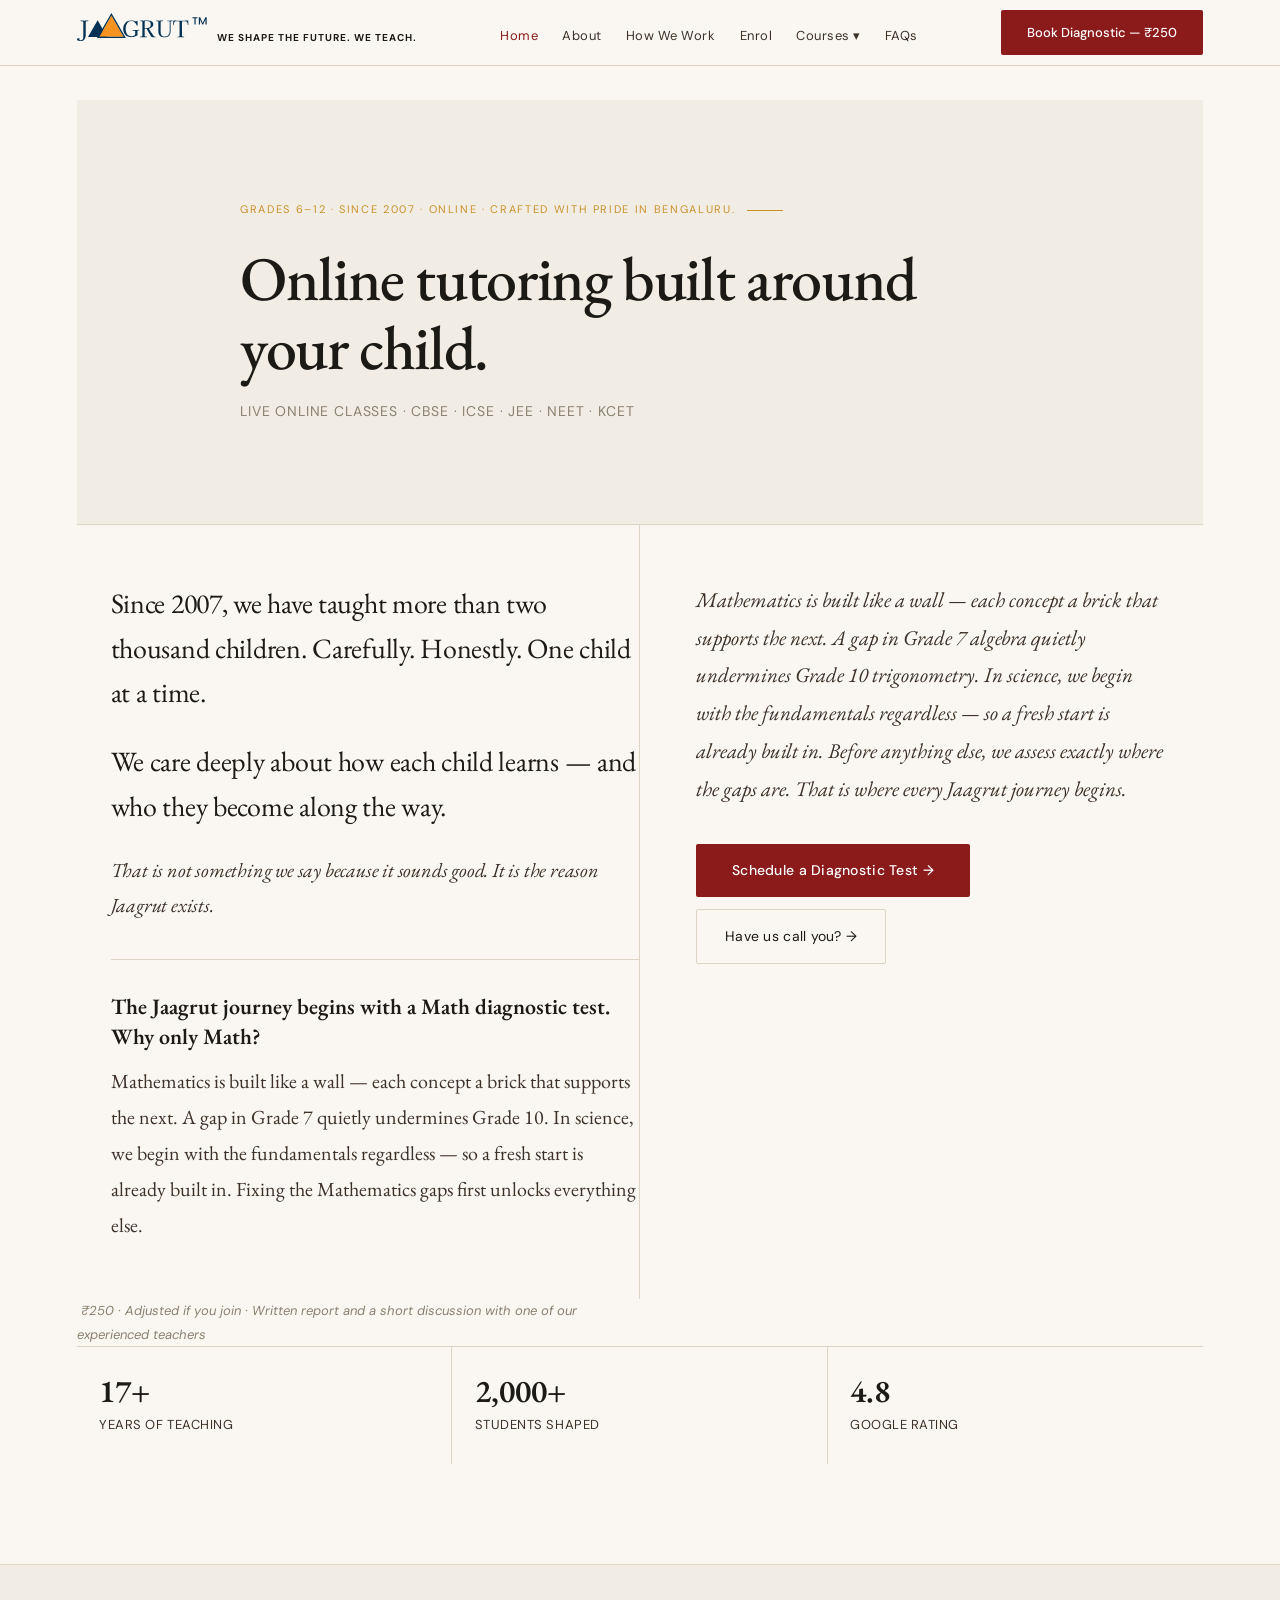
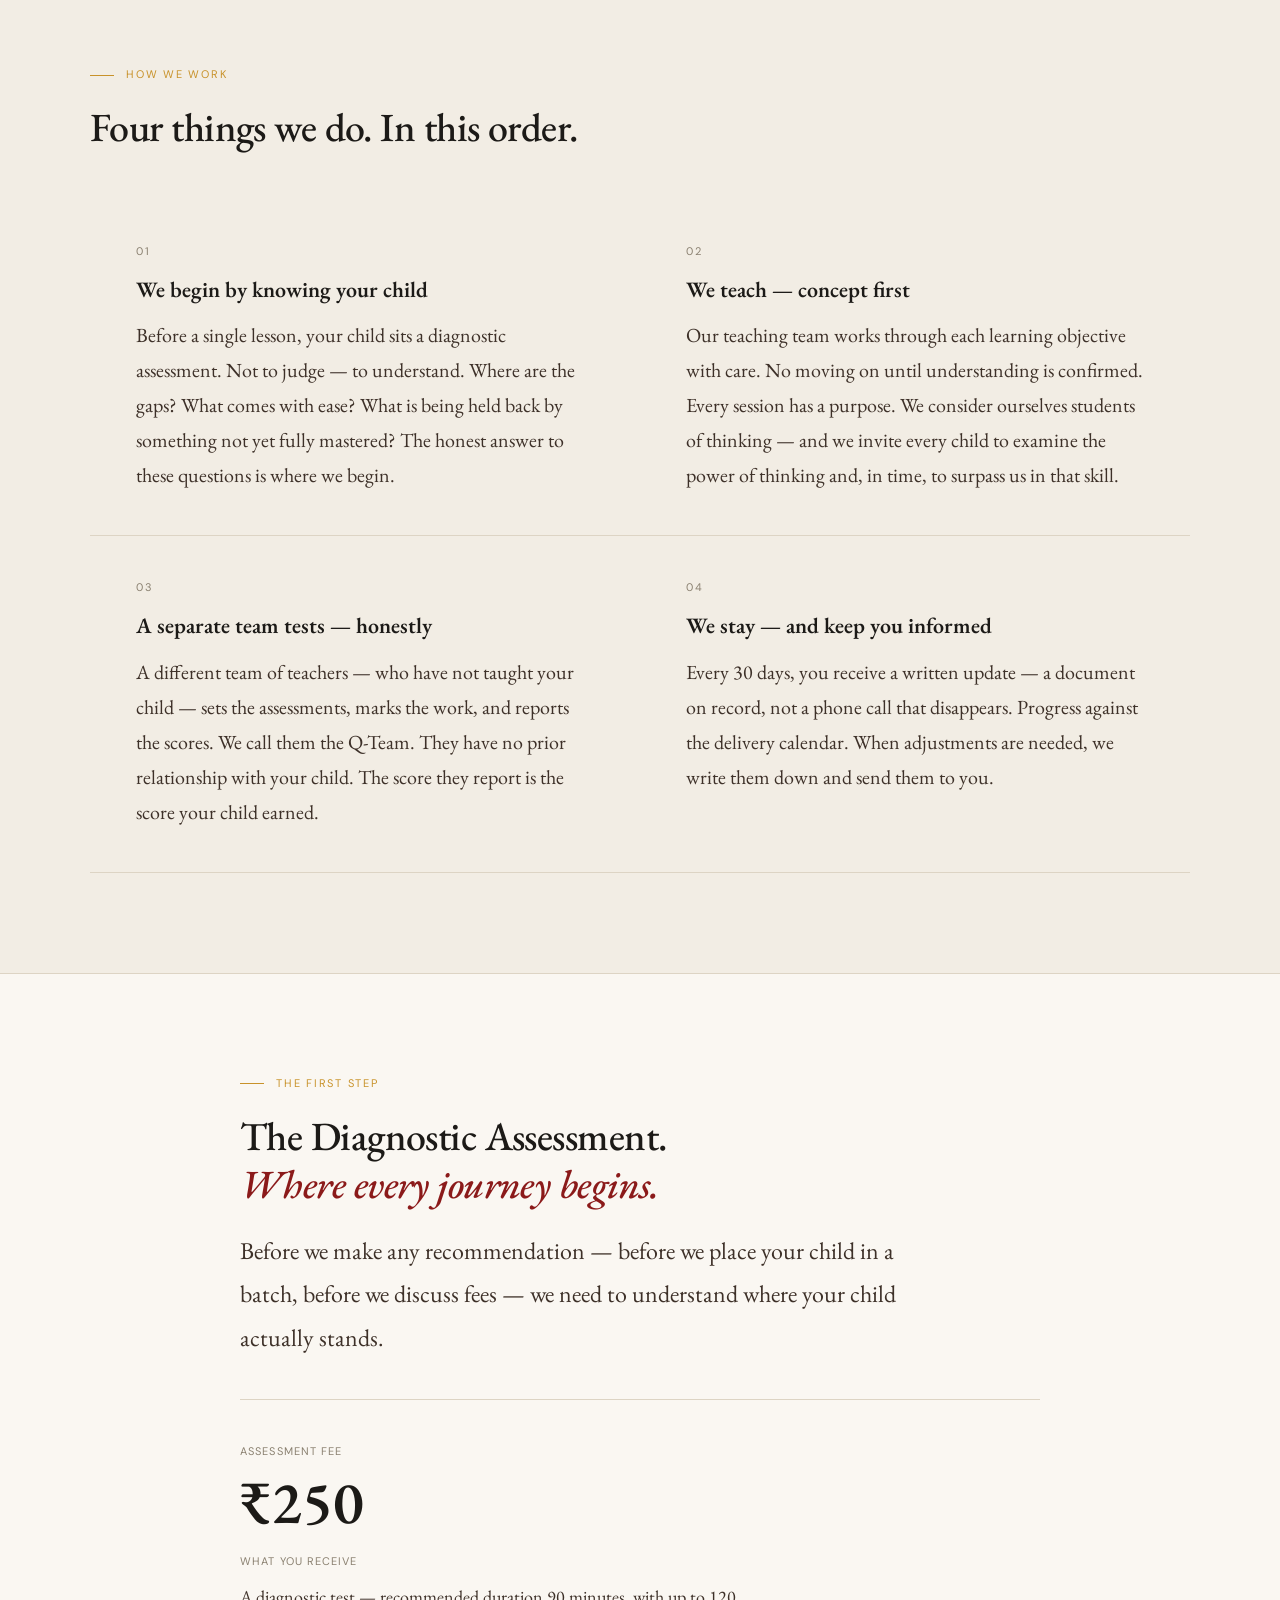
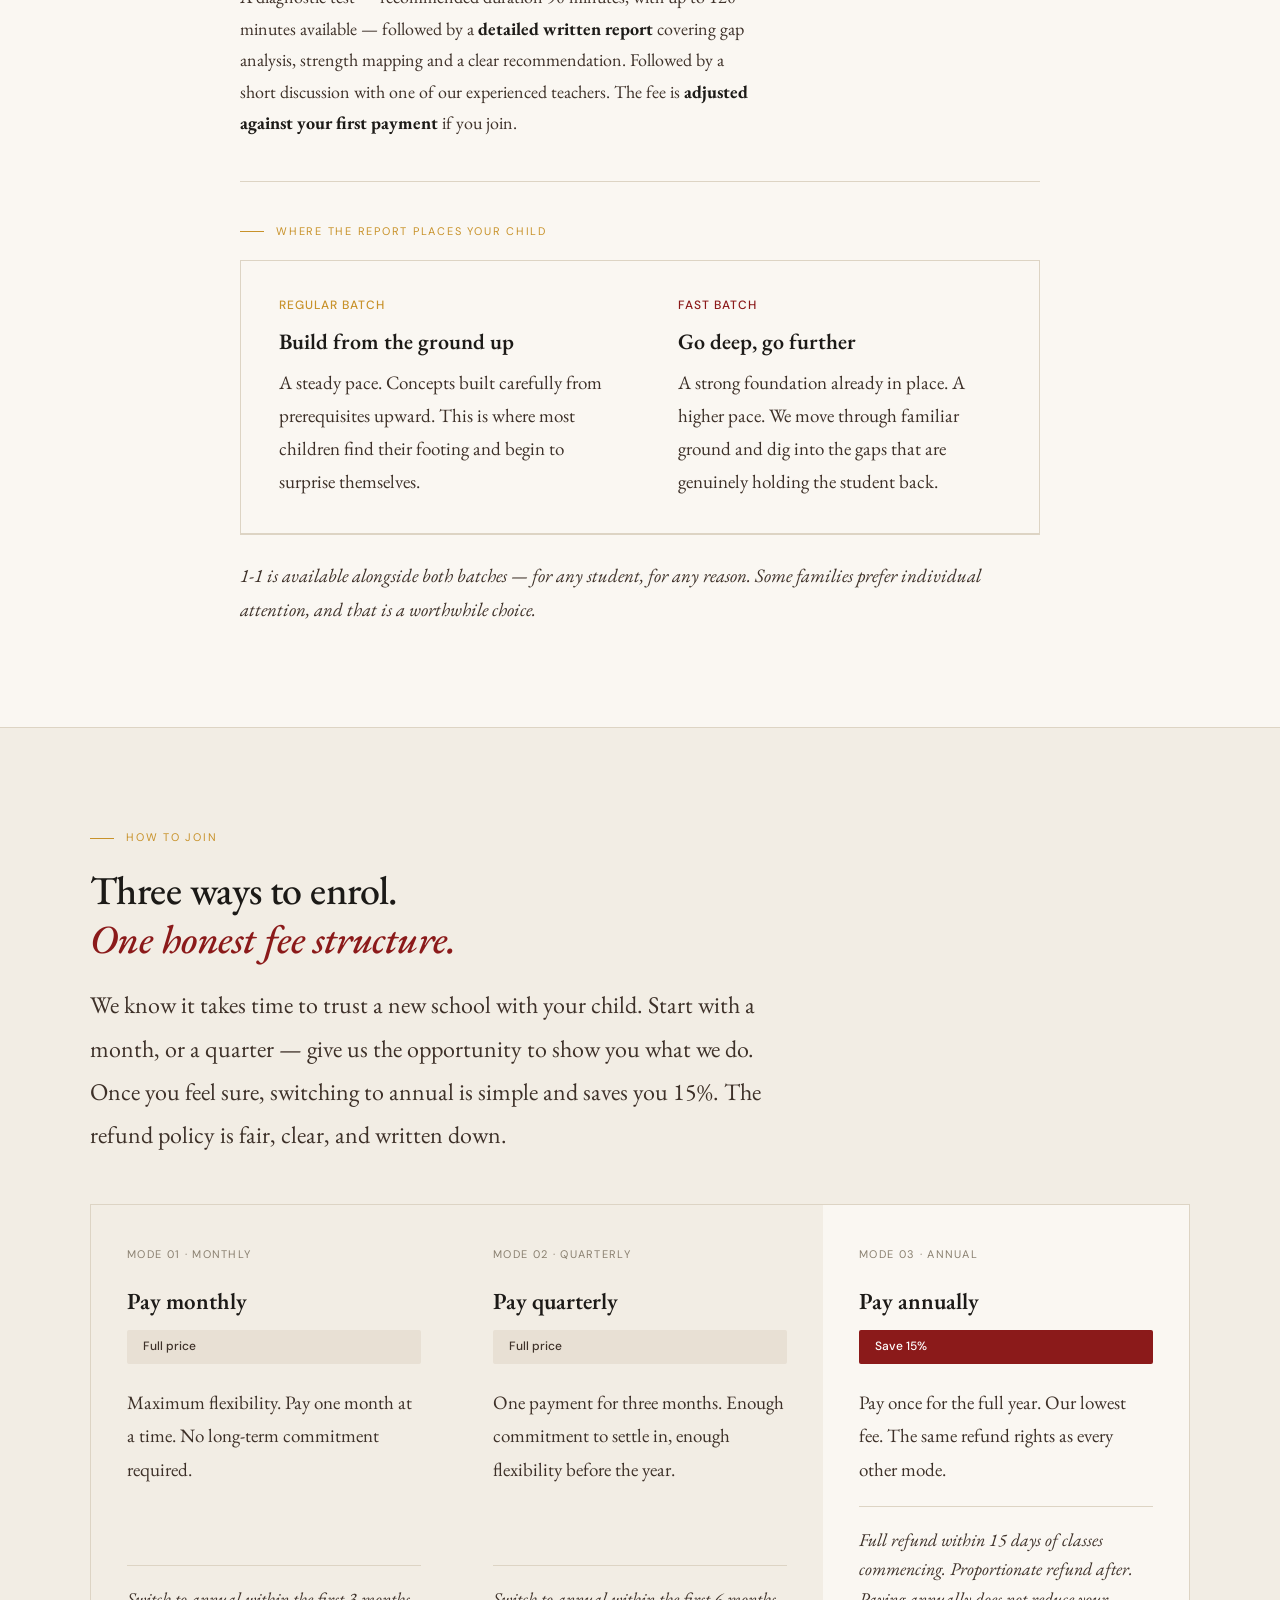
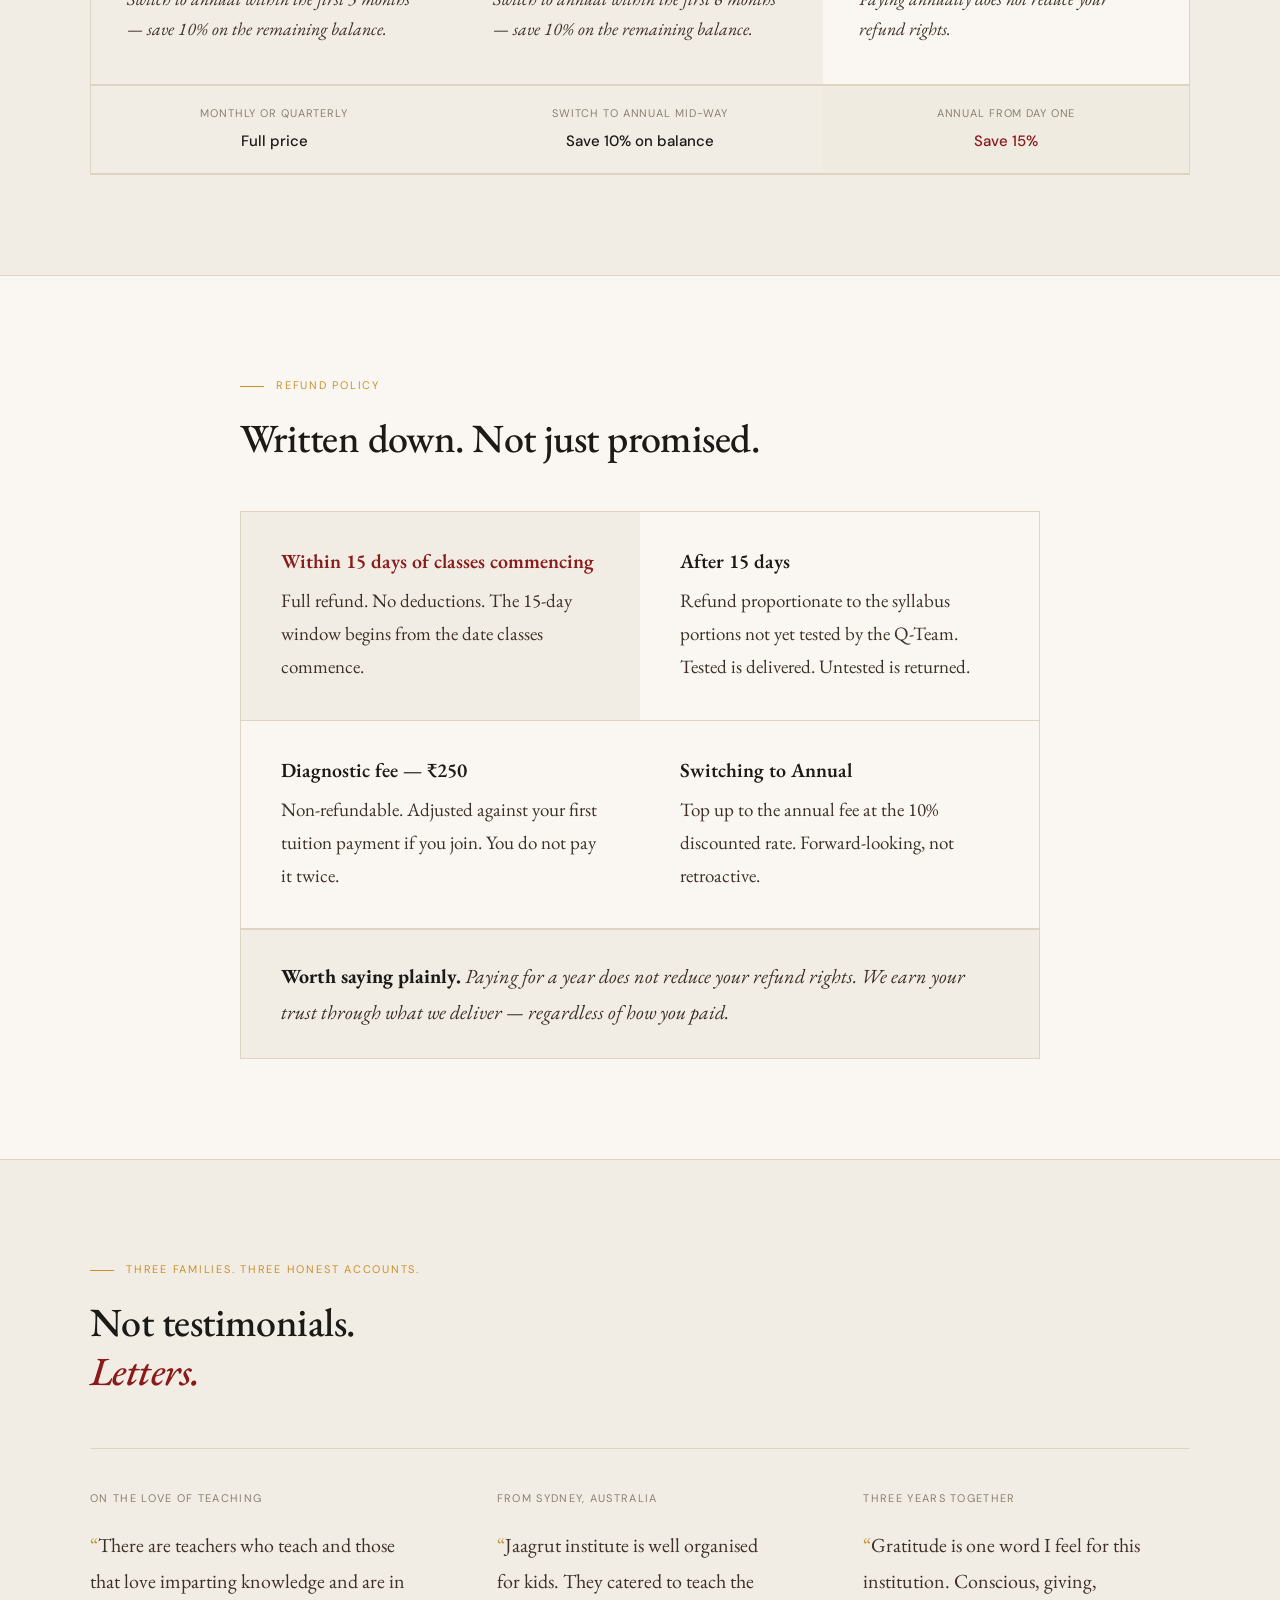
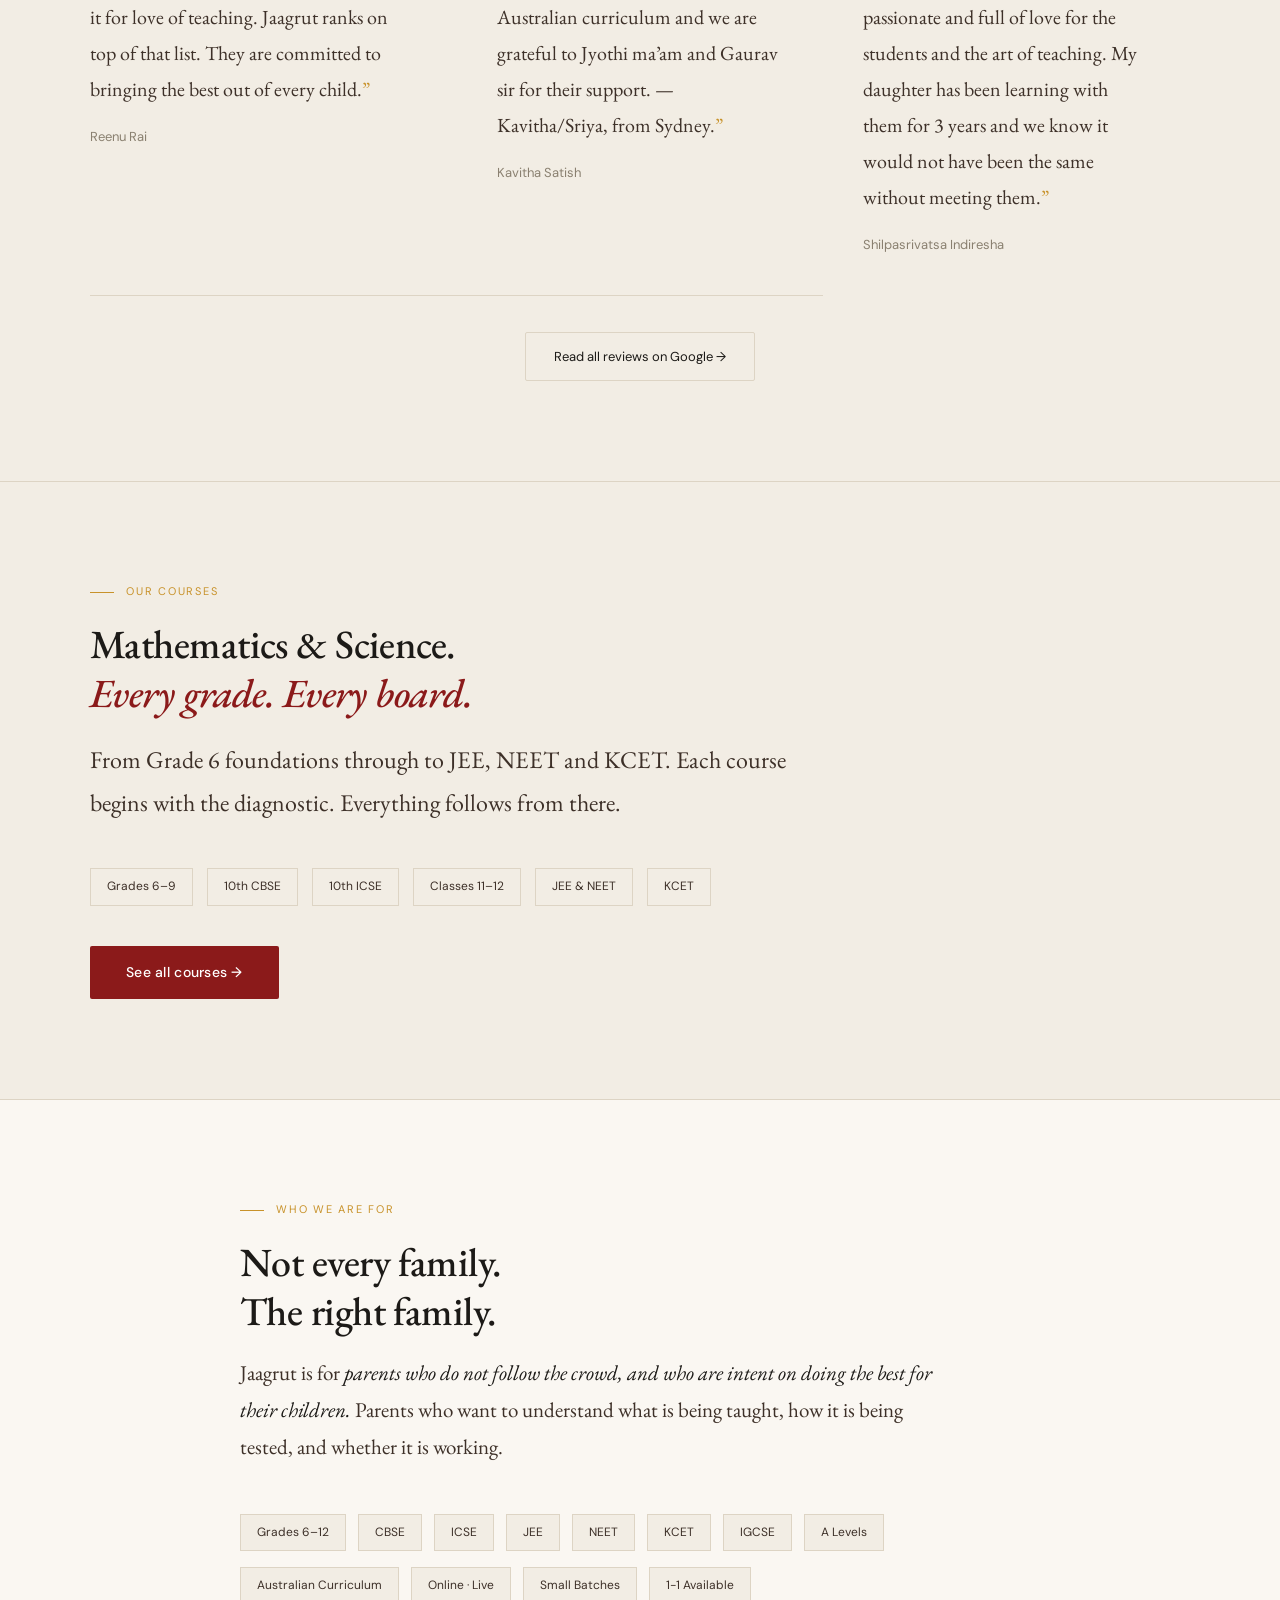
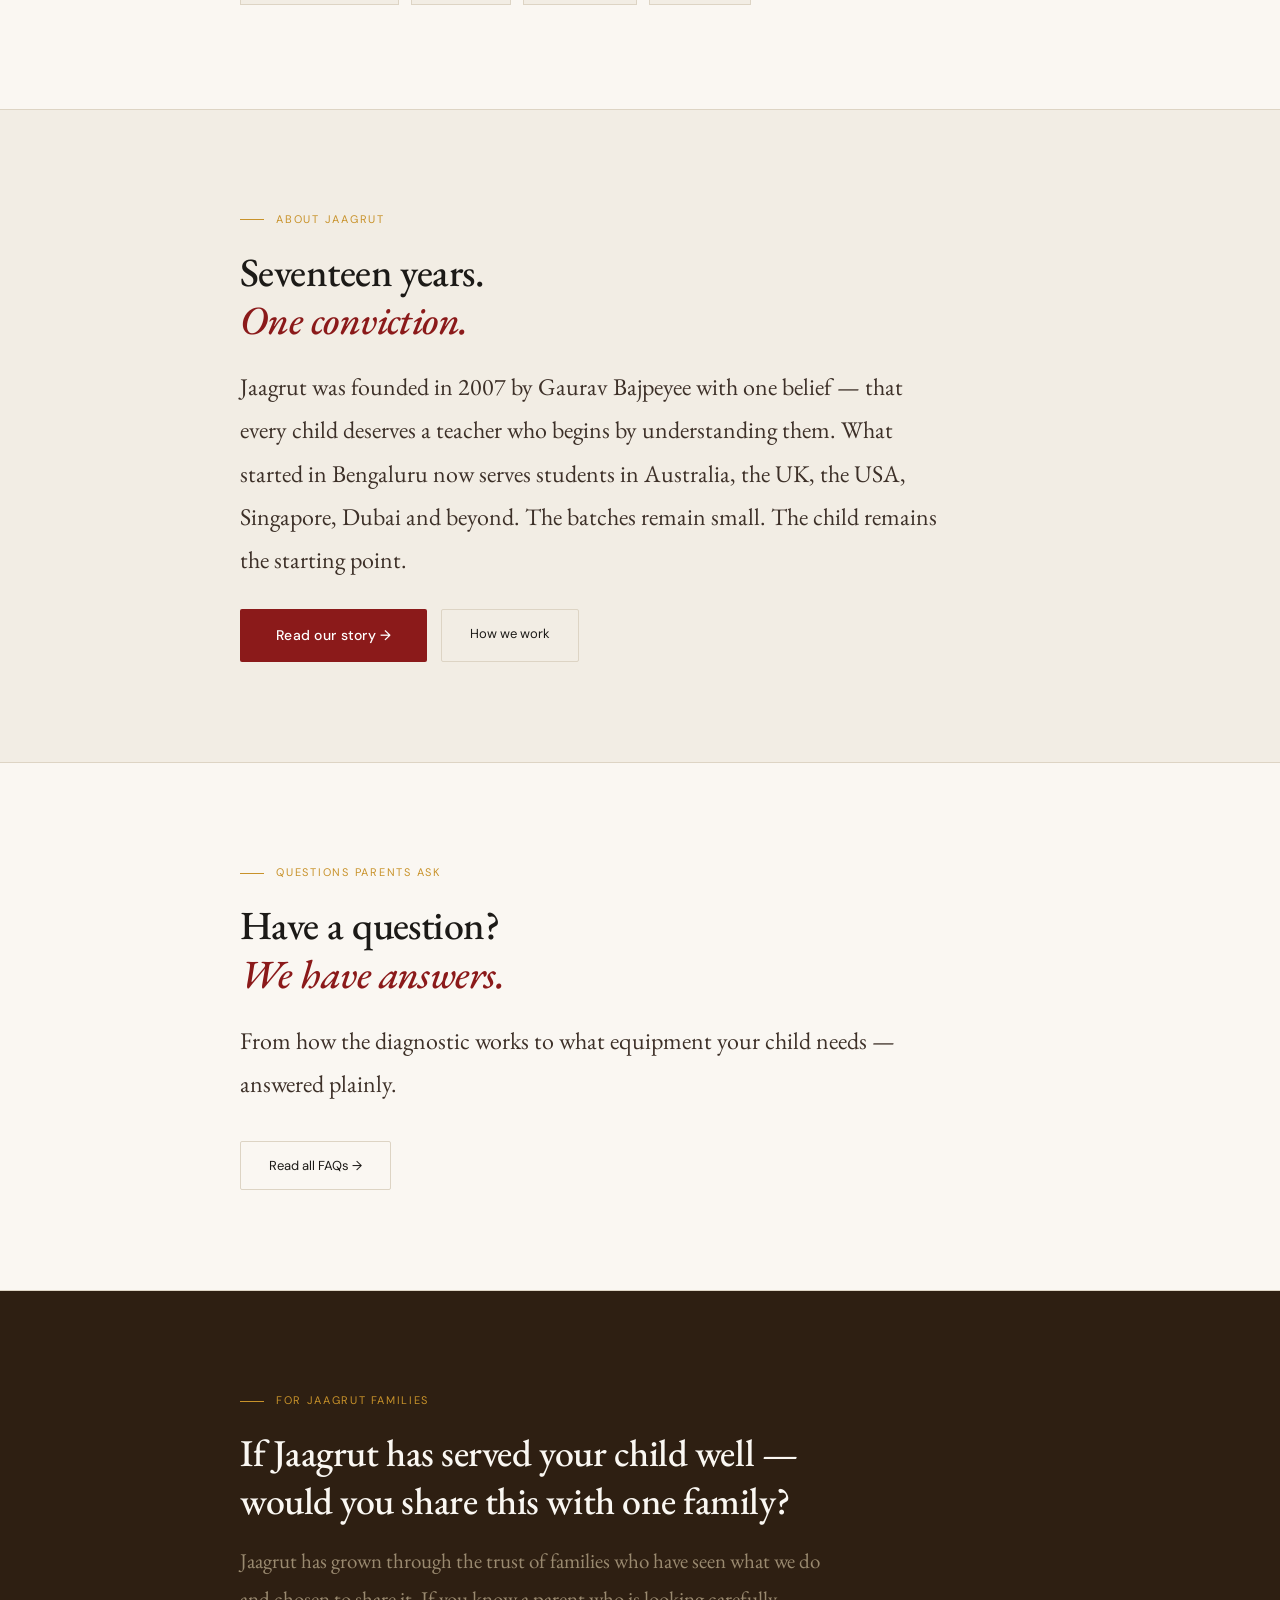
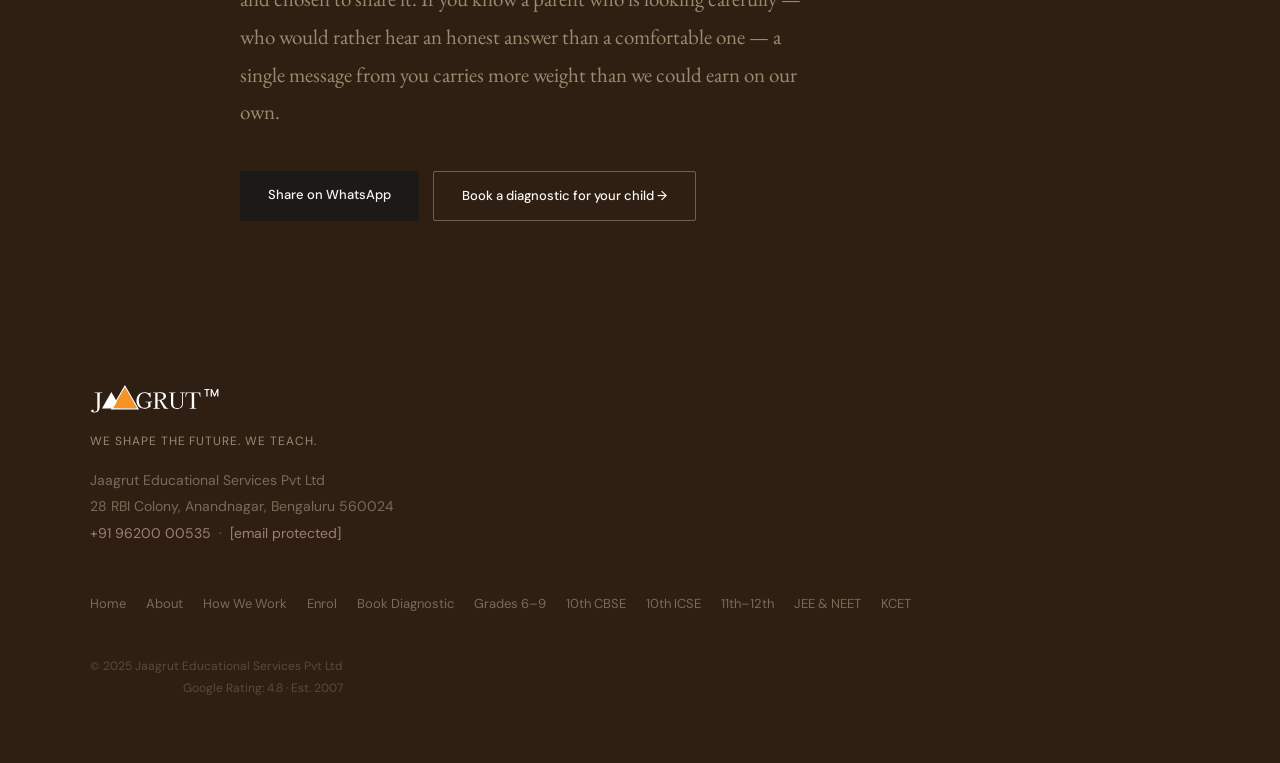
==== commit 63ed403f: "Nav update" ====
--- a/index.html
+++ b/index.html
@@ -166,7 +166,20 @@
 <a class="skip-link" href="#main-content">Skip to main content</a>
 <nav>
 <a class="nl" href="index.html">
-<span class="nl-w">Jaa<em>grut</em><sup class="tm">™</sup></span>
+<span class="nl-w">
+  <svg xmlns="http://www.w3.org/2000/svg" width="130" height="28" viewBox="0 0 130 28" fill="none">
+  <path d="M129.671 4.15425V11.5891H128.451V6.49703L126.183 11.5891H125.338L123.06 6.49703V11.5891H121.84V4.15425H123.156L125.766 9.98446L128.366 4.15425H129.671Z" fill="#043254"/>
+  <path d="M120.605 4.15425V5.14913H118.626V11.5891H117.406V5.14913H115.417V4.15425H120.605Z" fill="#043254"/>
+  <path d="M111.434 11.831C111.434 12.0435 111.343 12.1498 111.16 12.1498C111.1 12.1498 111.046 12.1498 111.001 12.1498C110.955 12.1346 110.917 12.0966 110.887 12.0359C110.872 12.0056 110.849 11.9372 110.819 11.831C110.804 11.7095 110.796 11.626 110.796 11.5804C110.72 11.125 110.606 10.6239 110.454 10.0774C110.318 9.51562 110.098 9.06015 109.794 8.71095C109.642 8.52876 109.384 8.4073 109.02 8.34657C108.655 8.28584 108.283 8.25547 107.904 8.25547C107.524 8.25547 107.228 8.25547 107.015 8.25547C106.788 8.25547 106.507 8.25547 106.173 8.25547C105.854 8.25547 105.566 8.3162 105.307 8.43766C105.065 8.55912 104.943 8.80204 104.943 9.16642C104.943 11.459 104.951 13.7591 104.966 16.0669C104.996 18.3594 105.011 20.6596 105.011 22.9673C105.011 23.1647 105.095 23.3165 105.262 23.4228C105.429 23.5139 105.619 23.5746 105.831 23.605C106.044 23.6354 106.218 23.6505 106.355 23.6505C106.477 23.6505 106.583 23.6505 106.674 23.6505C106.78 23.6354 106.886 23.6278 106.993 23.6278C107.145 23.6278 107.22 23.6961 107.22 23.8327C107.22 23.8935 107.22 23.9846 107.22 24.106C107.22 24.2123 107.167 24.2654 107.061 24.2654C106.514 24.2654 105.968 24.2578 105.421 24.2427C104.89 24.2123 104.351 24.1971 103.804 24.1971C103.076 24.1971 102.332 24.2199 101.573 24.2654C101.406 24.2654 101.231 24.273 101.049 24.2882C100.867 24.3034 100.692 24.311 100.525 24.311C100.388 24.311 100.32 24.2275 100.32 24.0605C100.32 23.8783 100.343 23.7644 100.388 23.7189C100.434 23.6733 100.54 23.6505 100.707 23.6505C100.737 23.6505 100.768 23.6581 100.798 23.6733C100.844 23.6733 100.874 23.6733 100.889 23.6733C101.056 23.6733 101.269 23.6581 101.527 23.6278C101.785 23.5974 102.013 23.5367 102.21 23.4456C102.423 23.3393 102.529 23.1799 102.529 22.9673C102.544 21.7983 102.552 20.6292 102.552 19.4602C102.567 18.2911 102.575 17.1221 102.575 15.953C102.575 14.7991 102.567 13.6529 102.552 12.5142C102.537 11.3603 102.529 10.2064 102.529 9.05255C102.529 8.87036 102.453 8.70336 102.301 8.55153C102.165 8.39971 102.013 8.3162 101.846 8.30102C101.709 8.27066 101.565 8.25547 101.413 8.25547C101.277 8.25547 101.132 8.25547 100.98 8.25547H98.9535C98.407 8.25547 97.997 8.39212 97.7237 8.6654C97.4656 8.9235 97.2834 9.26511 97.1772 9.69022C97.0709 10.1001 96.9722 10.5253 96.8811 10.9656C96.8811 10.9959 96.8583 11.1022 96.8128 11.2844C96.7824 11.4514 96.7445 11.6184 96.6989 11.7854C96.6685 11.9372 96.6458 12.0207 96.6306 12.0359C96.5698 12.1118 96.4787 12.1498 96.3573 12.1498C96.1903 12.1498 96.1068 12.0663 96.1068 11.8993C96.1068 11.8385 96.1068 11.7626 96.1068 11.6715C96.122 11.5653 96.1371 11.4438 96.1523 11.3072C96.1827 10.958 96.2055 10.5404 96.2206 10.0546C96.251 9.55358 96.2738 9.09051 96.289 8.6654C96.3042 8.51358 96.3117 8.36175 96.3117 8.20993C96.3117 8.0581 96.3193 7.92146 96.3345 7.8C96.3345 7.58744 96.4636 7.49635 96.7217 7.52671C97.83 7.63299 98.946 7.68613 100.069 7.68613C101.208 7.67095 102.332 7.66336 103.44 7.66336H105.376C105.998 7.66336 106.621 7.66336 107.243 7.66336C107.881 7.64817 108.519 7.63299 109.156 7.61781C109.43 7.60263 109.71 7.59504 109.999 7.59504C110.303 7.57985 110.599 7.57226 110.887 7.57226C111.084 7.57226 111.198 7.64817 111.229 7.8C111.244 7.84555 111.259 8.01255 111.274 8.30102C111.289 8.57431 111.305 8.89314 111.32 9.25752C111.335 9.60672 111.343 9.94073 111.343 10.2596C111.358 10.5632 111.365 10.7758 111.365 10.8972C111.38 11.0491 111.396 11.2009 111.411 11.3527C111.426 11.5045 111.434 11.6639 111.434 11.831Z" fill="#043254"/>
+  <path d="M95.6092 7.91355C95.6092 8.06538 95.5712 8.15647 95.4953 8.18683C95.4194 8.2172 95.3207 8.23238 95.1993 8.23238C95.093 8.23238 94.9867 8.23238 94.8804 8.23238C94.7741 8.2172 94.6679 8.20961 94.5616 8.20961C94.349 8.20961 94.1364 8.24756 93.9239 8.32348C93.7265 8.38421 93.6126 8.54362 93.5823 8.80173C93.5671 9.05983 93.5595 9.32552 93.5595 9.59881C93.5595 9.8721 93.5595 10.1454 93.5595 10.4187C93.5595 11.6636 93.5671 12.9162 93.5823 14.1763C93.6126 15.4213 93.6278 16.6739 93.6278 17.934C93.6278 19.2245 93.438 20.3556 93.0585 21.3273C92.6789 22.2838 92.064 23.0277 91.2138 23.5591C90.3787 24.0905 89.2628 24.3562 87.866 24.3562C85.8467 24.3562 84.2525 23.8704 83.0834 22.8987C81.9296 21.9118 81.3526 20.3708 81.3526 18.2756V9.21166C81.3526 9.13574 81.3526 9.05983 81.3526 8.98392C81.3678 8.89282 81.3678 8.81691 81.3526 8.75618C81.3374 8.46771 81.1856 8.29311 80.8972 8.23238C80.6239 8.17165 80.3734 8.14129 80.1456 8.14129C80.0393 8.14129 79.9255 8.14888 79.804 8.16406C79.6977 8.16406 79.5839 8.16406 79.4624 8.16406C79.4169 8.16406 79.3637 8.1337 79.303 8.07297C79.2878 8.01224 79.2802 7.92873 79.2802 7.82246C79.2802 7.65545 79.3789 7.57194 79.5763 7.57194C79.7433 7.57194 79.9027 7.57954 80.0545 7.59472C80.2064 7.59472 80.3582 7.60231 80.51 7.61749C80.8592 7.63267 81.2008 7.64786 81.5348 7.66304C81.8688 7.66304 82.2029 7.66304 82.5369 7.66304C83.0683 7.66304 83.592 7.64786 84.1083 7.61749C84.6396 7.58713 85.171 7.57194 85.7024 7.57194C85.8998 7.57194 85.9985 7.66304 85.9985 7.84523C85.9985 7.90596 85.9833 7.98187 85.953 8.07297C85.9226 8.14888 85.8618 8.18683 85.7707 8.18683C85.5734 8.18683 85.3836 8.18683 85.2014 8.18683C85.0192 8.17165 84.8294 8.16406 84.6321 8.16406C84.465 8.16406 84.2753 8.20961 84.0627 8.3007C83.8502 8.3918 83.7287 8.53603 83.6983 8.73341C83.6528 8.97633 83.6376 9.24202 83.6528 9.53049C83.668 9.80377 83.6756 10.0695 83.6756 10.3276C83.6756 11.7092 83.668 13.0908 83.6528 14.4724C83.6376 15.854 83.63 17.2356 83.63 18.6172C83.63 19.7104 83.7439 20.6213 83.9716 21.3501C84.1994 22.0788 84.6245 22.633 85.247 23.0126C85.8694 23.3769 86.7804 23.5591 87.9799 23.5591C89.1489 23.5591 90.0751 23.3162 90.7583 22.8304C91.4567 22.3445 91.9577 21.6841 92.2614 20.8491C92.565 20.014 92.7169 19.0651 92.7169 18.0023C92.7169 16.4689 92.7093 14.9355 92.6941 13.402C92.6941 11.8686 92.6941 10.3352 92.6941 8.80173C92.6941 8.58917 92.5802 8.43735 92.3525 8.34625C92.1247 8.25516 91.9198 8.20961 91.7376 8.20961C91.5554 8.20961 91.3732 8.2172 91.191 8.23238C91.0088 8.24757 90.819 8.25516 90.6217 8.25516C90.5306 8.25516 90.485 8.18684 90.485 8.05019C90.485 7.92873 90.485 7.82246 90.485 7.73136C90.5002 7.64027 90.5837 7.59472 90.7355 7.59472C90.9481 7.59472 91.1682 7.6099 91.396 7.64027C91.6237 7.65545 91.8439 7.66304 92.0564 7.66304C92.8156 7.66304 93.5671 7.64027 94.3111 7.59472C94.5084 7.59472 94.6982 7.58713 94.8804 7.57194C95.0778 7.55676 95.2676 7.54917 95.4498 7.54917C95.5409 7.54917 95.5864 7.59472 95.5864 7.68581C95.6016 7.77691 95.6092 7.85282 95.6092 7.91355Z" fill="#043254"/>
+  <path d="M73.7686 11.6034C73.7686 10.2673 73.4194 9.35639 72.7211 8.87055C72.0378 8.36953 71.0737 8.11902 69.8288 8.11902H69.0772C68.9254 8.11902 68.7356 8.1342 68.5079 8.16457C68.2953 8.17975 68.098 8.23289 67.9158 8.32398C67.7488 8.3999 67.6653 8.54413 67.6653 8.75668V15.0878C67.8323 15.1485 68.0221 15.1865 68.2346 15.2017C68.4472 15.2168 68.6445 15.2244 68.8267 15.2244C69.434 15.2244 70.0262 15.1713 70.6031 15.065C71.1952 14.9587 71.7266 14.7765 72.1973 14.5184C72.6831 14.2603 73.0627 13.896 73.3359 13.4253C73.6244 12.9546 73.7686 12.3473 73.7686 11.6034ZM78.7561 23.8785C78.7561 23.9847 78.6498 24.0682 78.4373 24.129C78.2247 24.1897 77.9742 24.2277 77.6857 24.2428C77.3973 24.2732 77.124 24.2884 76.8659 24.2884C76.623 24.2884 76.4559 24.2884 76.3649 24.2884C75.7576 24.2884 75.2717 24.2277 74.9073 24.1062C74.543 23.9696 74.1862 23.628 73.837 23.0814C73.093 21.882 72.3719 20.6674 71.6735 19.4376C70.9902 18.2078 70.307 16.9704 69.6238 15.7255L67.6653 15.7938V23.0131C67.6653 23.2408 67.7564 23.3926 67.9386 23.4685C68.1208 23.5444 68.3029 23.5824 68.4851 23.5824C68.6977 23.5824 68.9026 23.5748 69.1 23.5596C69.2974 23.5444 69.4948 23.5369 69.6921 23.5369C69.7984 23.5369 69.8592 23.5824 69.8743 23.6735C69.9047 23.7646 69.9199 23.8481 69.9199 23.924C69.9199 24.0455 69.8819 24.129 69.806 24.1745C69.7453 24.2049 69.6618 24.2201 69.5555 24.2201C68.8875 24.2201 68.2118 24.2125 67.5286 24.1973C66.8454 24.1669 66.1698 24.1518 65.5018 24.1518C65.1374 24.1518 64.773 24.1669 64.4086 24.1973C64.0594 24.2125 63.7026 24.2201 63.3383 24.2201C63.2472 24.2201 63.1864 24.1821 63.1561 24.1062C63.1409 24.0151 63.1333 23.9392 63.1333 23.8785C63.1333 23.6811 63.2168 23.5824 63.3838 23.5824C63.5205 23.5824 63.6495 23.59 63.771 23.6052C63.9076 23.6052 64.0367 23.6052 64.1581 23.6052C64.3859 23.6052 64.6288 23.5824 64.8869 23.5369C65.1602 23.4761 65.312 23.3015 65.3424 23.0131C65.3727 22.6335 65.3803 22.1932 65.3651 21.6922C65.3651 21.176 65.3651 20.7281 65.3651 20.3485C65.3651 19.8475 65.3651 19.3465 65.3651 18.8455C65.3651 18.3293 65.3651 17.8206 65.3651 17.3196C65.3651 16.272 65.3651 15.2244 65.3651 14.1768C65.3803 13.1292 65.3879 12.0817 65.3879 11.0341C65.3879 10.6545 65.3879 10.2749 65.3879 9.89537C65.3879 9.50063 65.3727 9.12106 65.3424 8.75668C65.312 8.45303 65.1526 8.28603 64.8641 8.25566C64.5908 8.21011 64.3403 8.18734 64.1126 8.18734C64.0215 8.18734 63.9304 8.19493 63.8393 8.21011C63.7482 8.21011 63.6571 8.21011 63.566 8.21011C63.3383 8.21011 63.2244 8.08106 63.2244 7.82296C63.2244 7.65595 63.3003 7.57245 63.4521 7.57245C63.9683 7.57245 64.477 7.58763 64.978 7.618C65.4942 7.64836 66.0104 7.66354 66.5266 7.66354C67.2402 7.66354 67.9462 7.63318 68.6445 7.57245C69.3429 7.51172 70.0413 7.48135 70.7397 7.48135C71.3167 7.48135 71.924 7.54208 72.5616 7.66354C73.2145 7.785 73.8218 7.98238 74.3835 8.25566C74.9453 8.52895 75.4008 8.90851 75.75 9.39435C76.1143 9.86501 76.2965 10.4647 76.2965 11.1935C76.2965 12.1044 76.0384 12.8939 75.5222 13.5619C75.0212 14.2148 74.3684 14.7234 73.5637 15.0878C73.2752 15.2244 72.9792 15.3307 72.6755 15.4066C72.3719 15.4674 72.0682 15.5281 71.7646 15.5888C72.463 16.7731 73.1917 17.9421 73.9508 19.096C74.7251 20.2498 75.507 21.3885 76.2965 22.512C76.5243 22.8309 76.7596 23.089 77.0025 23.2863C77.2606 23.4685 77.5795 23.5976 77.959 23.6735C78.0501 23.6887 78.2019 23.6963 78.4145 23.6963C78.6422 23.6963 78.7561 23.757 78.7561 23.8785Z" fill="#043254"/>
+  <path d="M62.171 17.2288C62.171 17.3199 62.1482 17.4034 62.1027 17.4793C62.0571 17.5552 61.9812 17.5931 61.8749 17.5931H60.463V22.4667C59.4002 22.8311 58.345 23.2335 57.2974 23.6737C56.7964 23.8863 56.265 24.0229 55.7033 24.0837C55.1567 24.1444 54.6177 24.1748 54.0863 24.1748C53.6308 24.1748 53.1222 24.1216 52.5605 24.0154C51.9987 23.9091 51.4522 23.7572 50.9208 23.5599C50.4046 23.3625 49.9491 23.1348 49.5543 22.8767C48.4005 22.1024 47.5427 21.1003 46.9809 19.8705C46.4343 18.6407 46.1611 17.335 46.1611 15.9534C46.1611 14.7844 46.3432 13.6837 46.7076 12.6512C47.0872 11.6188 47.6262 10.7079 48.3246 9.91839C49.023 9.1289 49.858 8.51401 50.8297 8.07372C51.8165 7.61824 52.9173 7.3905 54.1319 7.3905C55.0276 7.3905 55.8854 7.51196 56.7053 7.75488C56.8419 7.80043 57.0621 7.86875 57.3657 7.95985C57.6694 8.05094 57.973 8.14204 58.2767 8.23313C58.5803 8.30904 58.7853 8.347 58.8916 8.347C59.2104 8.347 59.4306 8.30904 59.552 8.23313C59.6735 8.14204 59.7646 8.04335 59.8253 7.93707C59.9012 7.83079 60.0075 7.74729 60.1441 7.68656H60.3263C60.4478 7.68656 60.5161 7.75488 60.5313 7.89152C60.5617 8.04335 60.5693 8.20277 60.5541 8.36977C60.5541 8.53678 60.5541 8.70379 60.5541 8.8708C60.5541 9.34145 60.5617 9.81211 60.5768 10.2828C60.6072 10.7534 60.6224 11.2317 60.6224 11.7175C60.6224 11.8997 60.6148 12.1123 60.5996 12.3552C60.5996 12.5981 60.463 12.7196 60.1897 12.7196C60.0986 12.7196 60.0151 12.712 59.9392 12.6968C59.8784 12.6664 59.8177 12.6133 59.757 12.5374C59.7418 12.507 59.7038 12.4235 59.6431 12.2869C59.5824 12.135 59.5217 11.9832 59.4609 11.8314C59.4002 11.6644 59.3546 11.5505 59.3243 11.4898C58.9144 10.5636 58.3146 9.78934 57.5252 9.16686C57.1152 8.83284 56.5914 8.56715 55.9538 8.36977C55.3313 8.1724 54.7544 8.07372 54.223 8.07372C53.2057 8.07372 52.3403 8.32423 51.6268 8.82525C50.9132 9.31109 50.3362 9.94876 49.896 10.7382C49.4557 11.5277 49.1368 12.378 48.9394 13.2889C48.7421 14.1999 48.6434 15.0804 48.6434 15.9307C48.6434 16.8264 48.7497 17.707 48.9622 18.5724C49.1748 19.4378 49.5012 20.2197 49.9415 20.9181C50.397 21.6165 50.9891 22.1783 51.7179 22.6034C52.4466 23.0133 53.3196 23.2183 54.3368 23.2183C54.6405 23.2183 55.0049 23.1879 55.43 23.1272C55.8551 23.0664 56.2802 22.9602 56.7053 22.8083C57.1304 22.6565 57.4796 22.4516 57.7529 22.1934C58.0414 21.9353 58.1856 21.6089 58.1856 21.2142V18.208C58.1856 17.9651 58.0641 17.8133 57.8212 17.7526C57.5935 17.6767 57.3961 17.6387 57.2291 17.6387C57.0014 17.6387 56.7736 17.6539 56.5459 17.6842C56.3181 17.6994 56.0904 17.707 55.8627 17.707C55.7412 17.707 55.6577 17.6691 55.6122 17.5931C55.5818 17.5172 55.5666 17.4261 55.5666 17.3199C55.5666 17.2288 55.5818 17.1453 55.6122 17.0694C55.6425 16.9783 55.7184 16.9327 55.8399 16.9327C56.0828 16.9327 56.3181 16.9403 56.5459 16.9555C56.7736 16.9555 57.009 16.9555 57.2519 16.9555H58.8688C59.1269 16.9555 59.385 16.9555 59.6431 16.9555C59.9012 16.9555 60.1593 16.9479 60.4174 16.9327C60.6755 16.9327 60.926 16.9251 61.169 16.9099C61.4119 16.8796 61.6548 16.8644 61.8977 16.8644C61.9888 16.8644 62.0571 16.9099 62.1027 17.001C62.1482 17.0769 62.171 17.1529 62.171 17.2288Z" fill="#043254"/>
+  <path d="M11.3641 7.868C11.3641 7.97428 11.3489 8.05778 11.3186 8.11851C11.3034 8.17924 11.2351 8.20961 11.1136 8.20961C10.8859 8.20961 10.6581 8.20961 10.4304 8.20961C10.2178 8.19443 9.99768 8.18683 9.76994 8.18683C9.55739 8.18683 9.33724 8.24757 9.10951 8.36903C8.89695 8.4753 8.77549 8.65749 8.74513 8.9156C8.72994 9.02187 8.72235 9.13574 8.72235 9.2572C8.73753 9.36348 8.74513 9.47735 8.74513 9.59881C8.74513 11.6181 8.73753 13.6374 8.72235 15.6566C8.72235 17.6759 8.72235 19.7028 8.72235 21.7372C8.72235 22.9063 8.55534 23.9615 8.22133 24.9028C7.9025 25.8593 7.36352 26.6108 6.60439 27.1574C5.84527 27.7191 4.81286 28 3.50716 28C3.23387 28 2.89986 27.9924 2.50511 27.9772C2.11037 27.9621 1.72321 27.9089 1.34365 27.8178C0.964089 27.7267 0.645256 27.5673 0.387154 27.3396C0.129051 27.127 0 26.8234 0 26.4286C0 26.0491 0.144234 25.7454 0.432702 25.5177C0.721169 25.3051 1.03241 25.1988 1.36643 25.1988C1.48789 25.1988 1.6473 25.2292 1.84467 25.2899C2.05723 25.3507 2.24701 25.4342 2.41402 25.5404C2.58103 25.6467 2.66453 25.7758 2.66453 25.9276C2.6038 26.0035 2.54307 26.087 2.48234 26.1781C2.42161 26.2692 2.39125 26.3755 2.39125 26.4969C2.39125 26.8158 2.5203 27.0359 2.7784 27.1574C3.0365 27.2788 3.2946 27.3396 3.55271 27.3396C3.91709 27.3396 4.28147 27.2637 4.64585 27.1118C5.01023 26.9752 5.32906 26.7702 5.60235 26.4969C5.89081 26.2388 6.073 25.92 6.14892 25.5404C6.22483 25.0698 6.27038 24.5991 6.28556 24.1285C6.30074 23.6578 6.30833 23.1872 6.30833 22.7165V8.9156C6.30833 8.67268 6.20965 8.49808 6.01227 8.3918C5.8149 8.28552 5.58716 8.22479 5.32906 8.20961C5.07096 8.17924 4.8584 8.16406 4.6914 8.16406C4.53957 8.16406 4.38775 8.17165 4.23592 8.18683C4.09928 8.20202 3.96264 8.20961 3.82599 8.20961C3.61344 8.20961 3.50716 8.10333 3.50716 7.89078C3.50716 7.66304 3.60585 7.54917 3.80322 7.54917C3.95504 7.54917 4.10687 7.55676 4.25869 7.57194C4.4257 7.58713 4.58512 7.59472 4.73694 7.59472C5.60235 7.64027 6.47534 7.66304 7.35593 7.66304C7.97841 7.66304 8.60848 7.64786 9.24615 7.61749C9.88381 7.57194 10.5139 7.54917 11.1364 7.54917C11.2578 7.54917 11.3262 7.58713 11.3413 7.66304C11.3565 7.72377 11.3641 7.79209 11.3641 7.868Z" fill="#043254"/>
+  <path d="M20.6363 7.20755L30.2816 23.9136H10.991L20.6363 7.20755Z" fill="#043254"/>
+  <path d="M34.395 2.62125L46.5935 23.7495H22.1966L34.395 2.62125Z" fill="#F79421"/>
+  <path d="M48.8633 25.0591H19.9271L34.3952 0L48.8633 25.0591ZM22.1971 23.7489H46.5934L34.3952 2.62056L22.1971 23.7489Z" fill="#043254"/>
+</svg>
+</span>
 <span class="nl-t">We shape the future. We teach.</span>
 </a>
 <ul class="nm"><li><a class="on" href="index.html">Home</a></li><li><a href="about.html">About</a></li><li><a class="" href="how-we-work.html">How We Work</a></li><li><a href="enrol.html">Enrol</a></li><li class="has-dropdown">
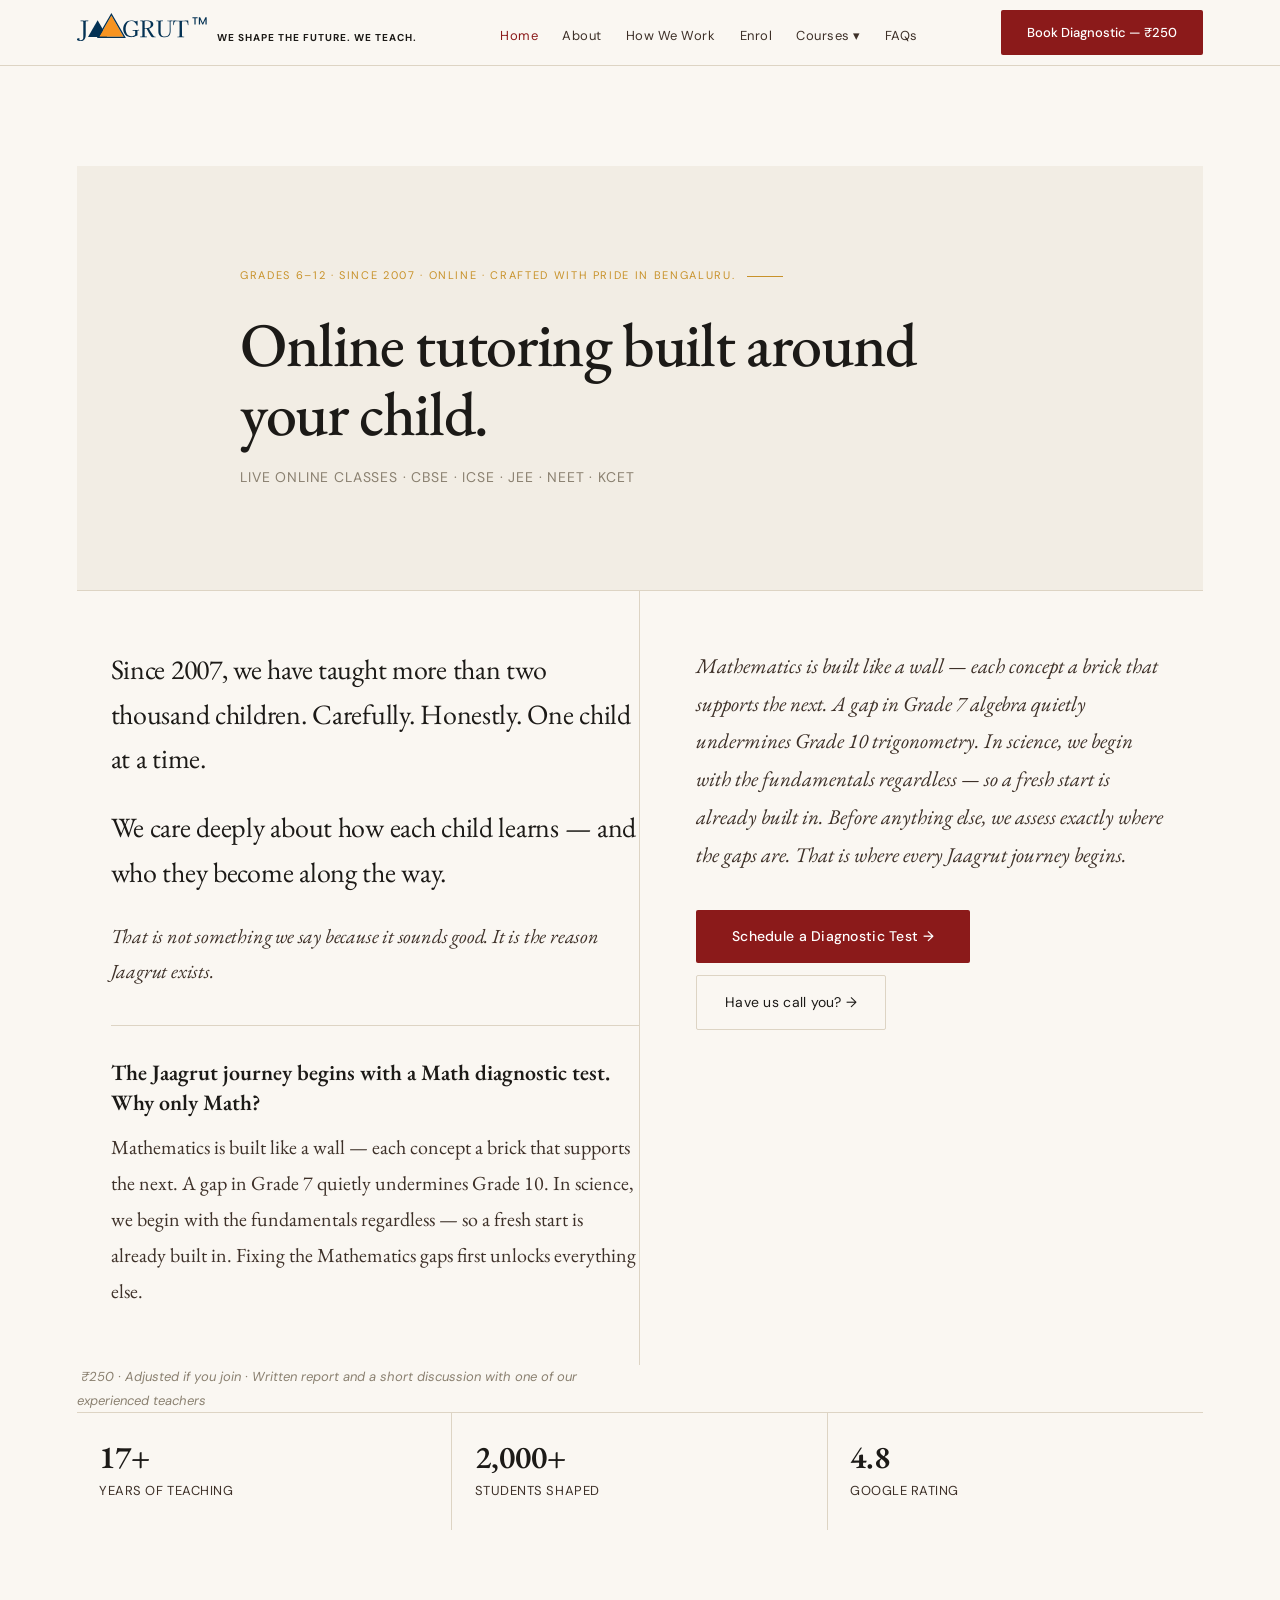
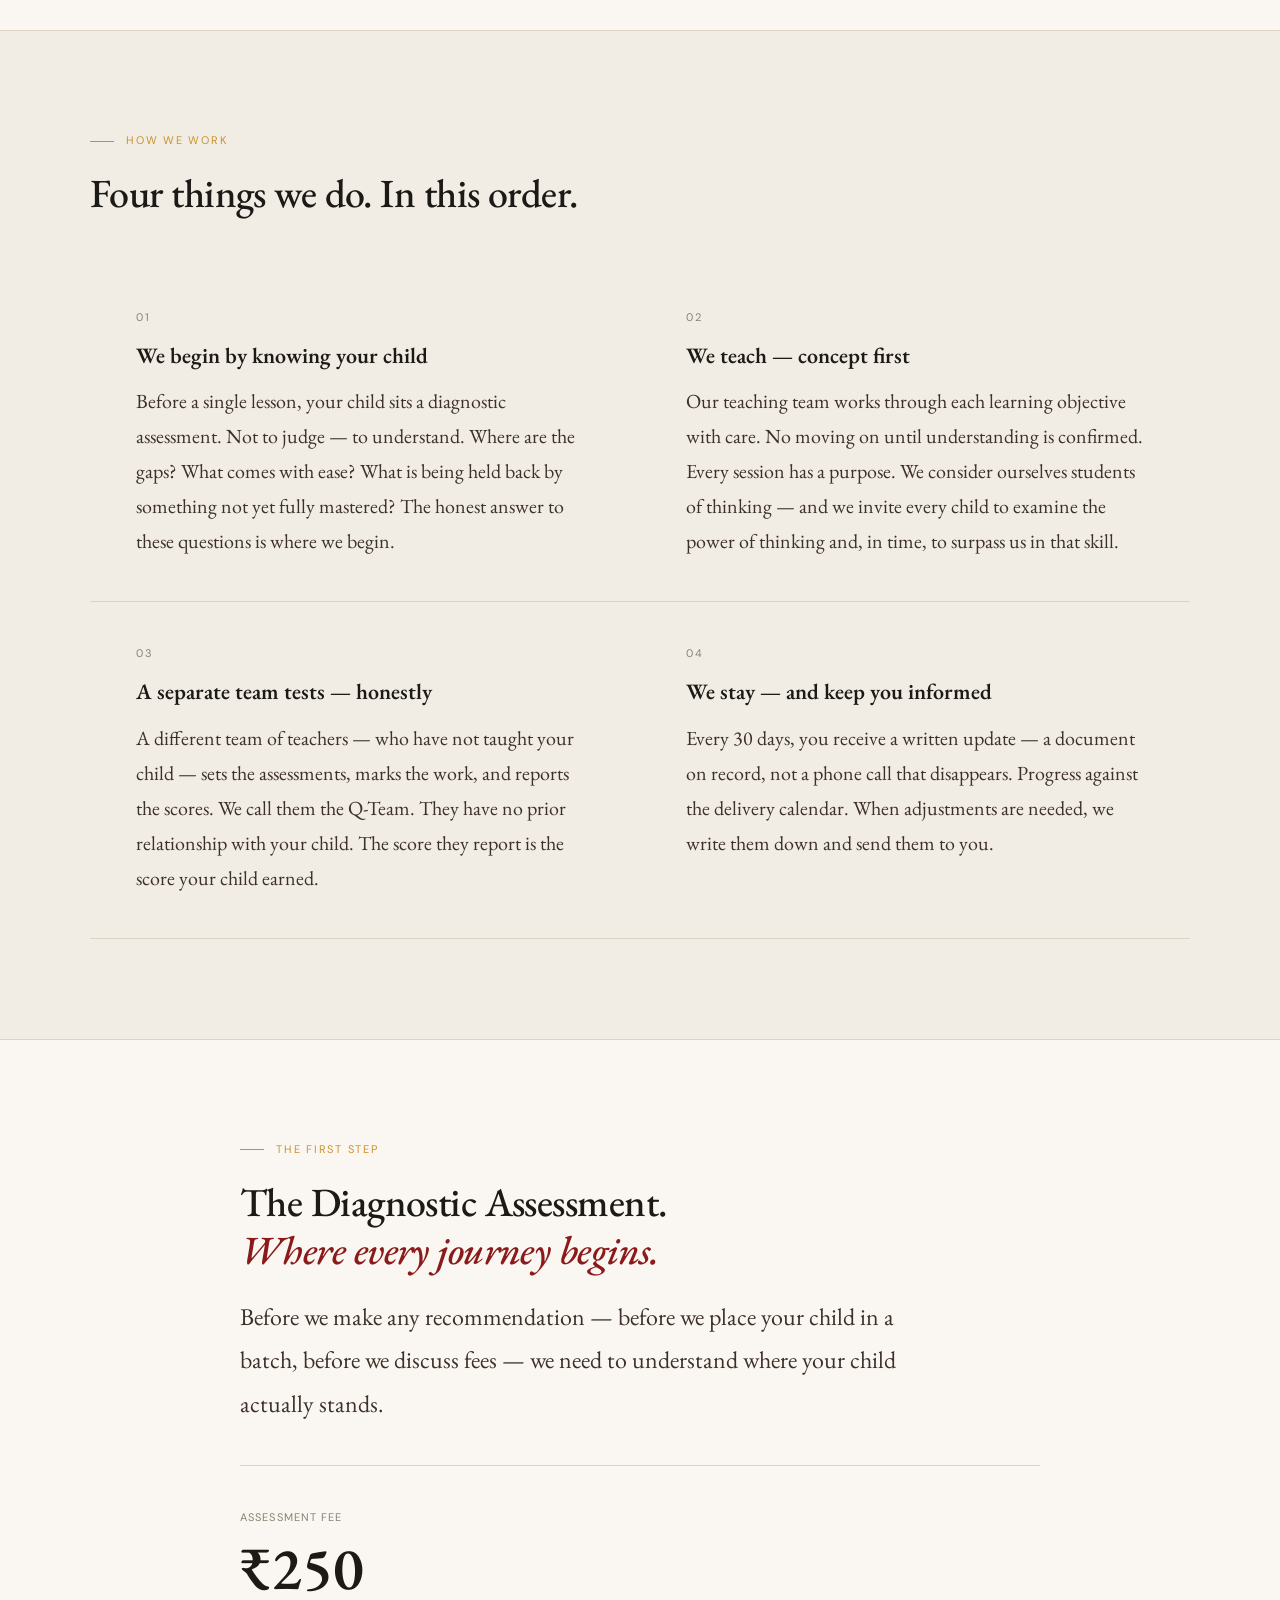
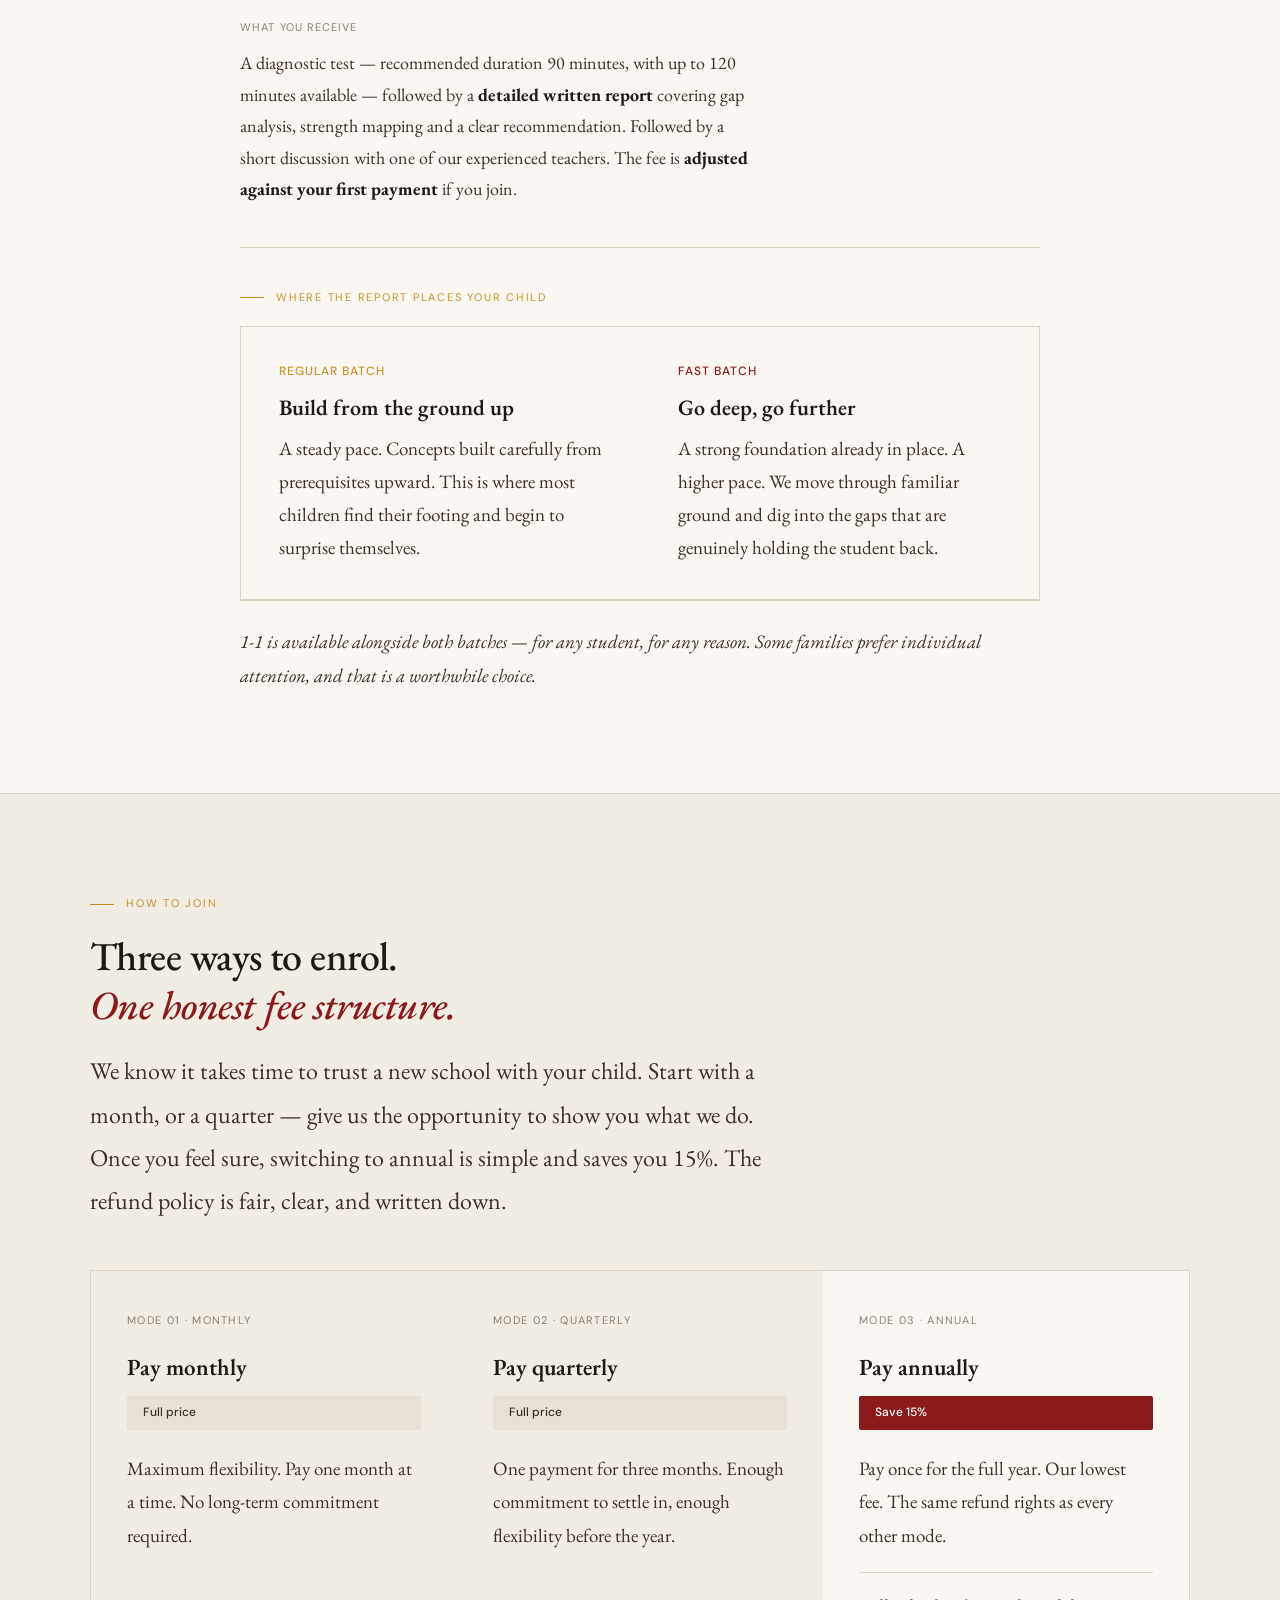
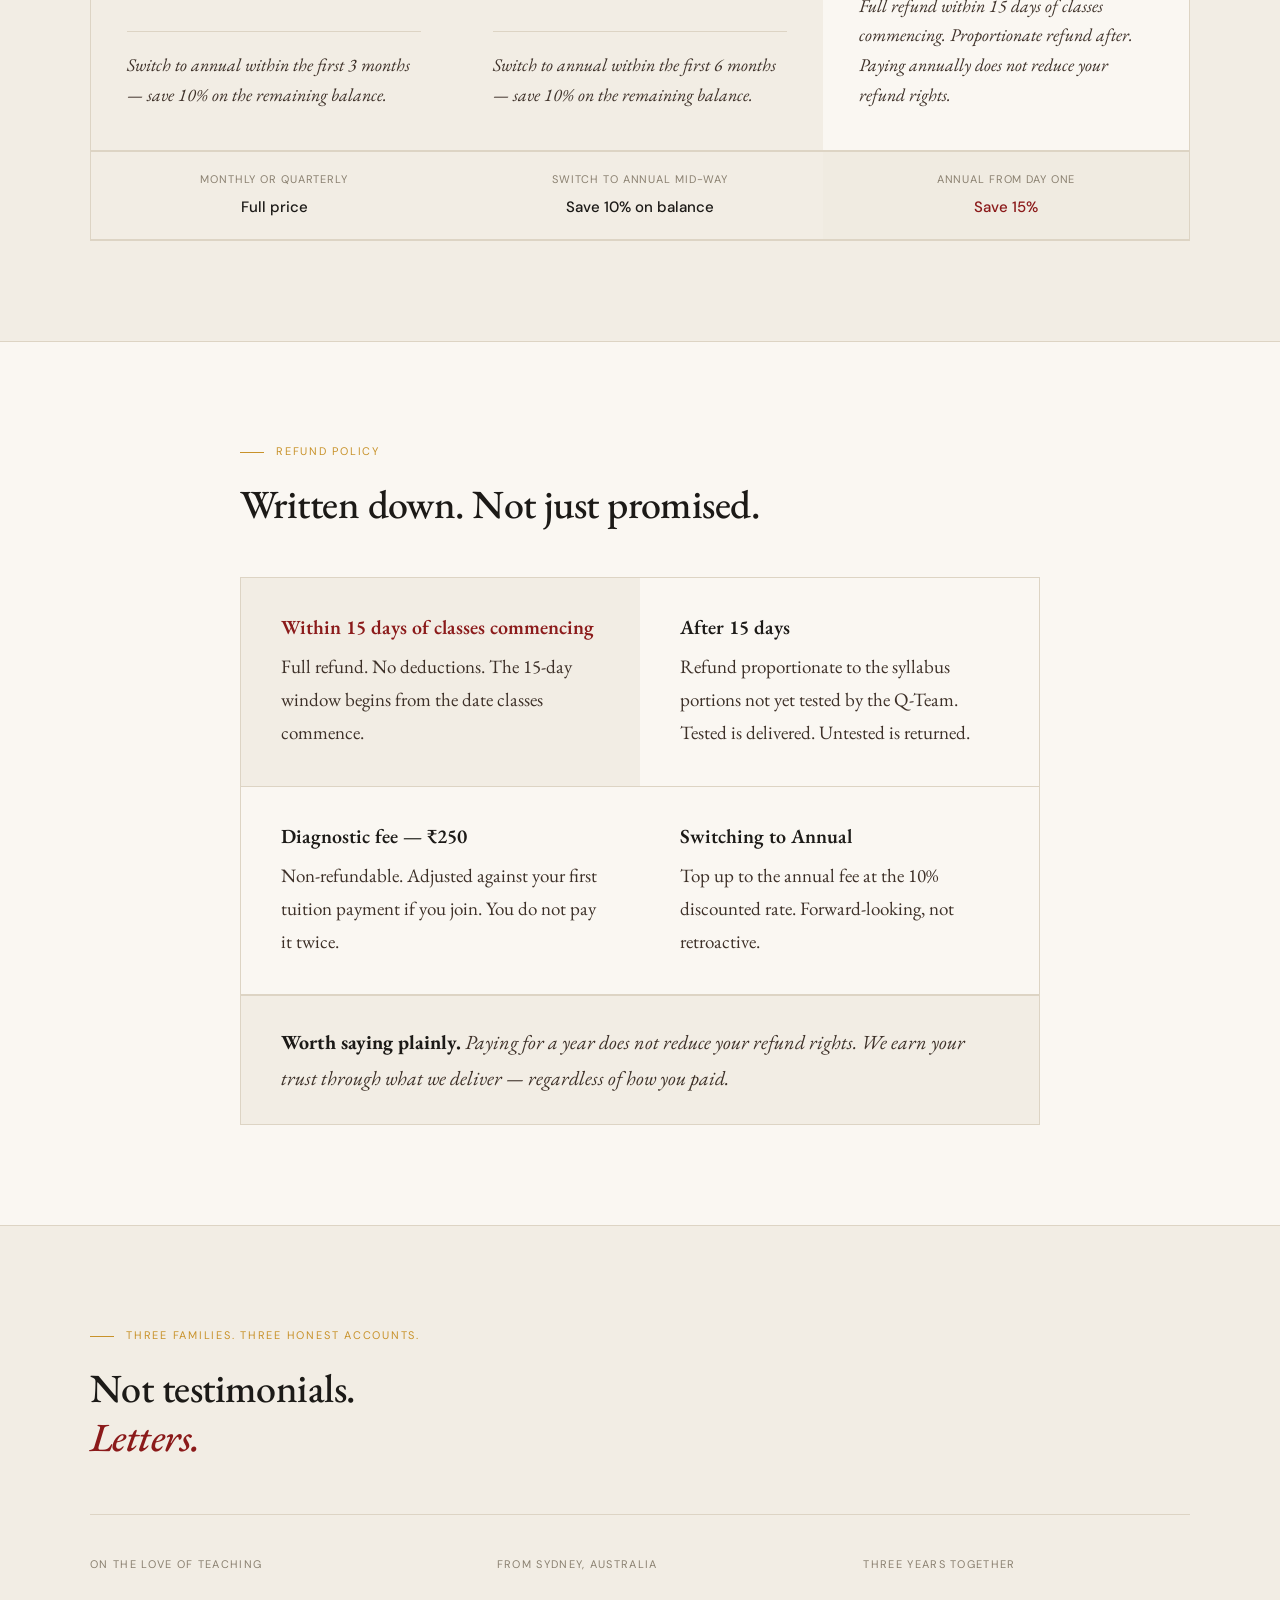
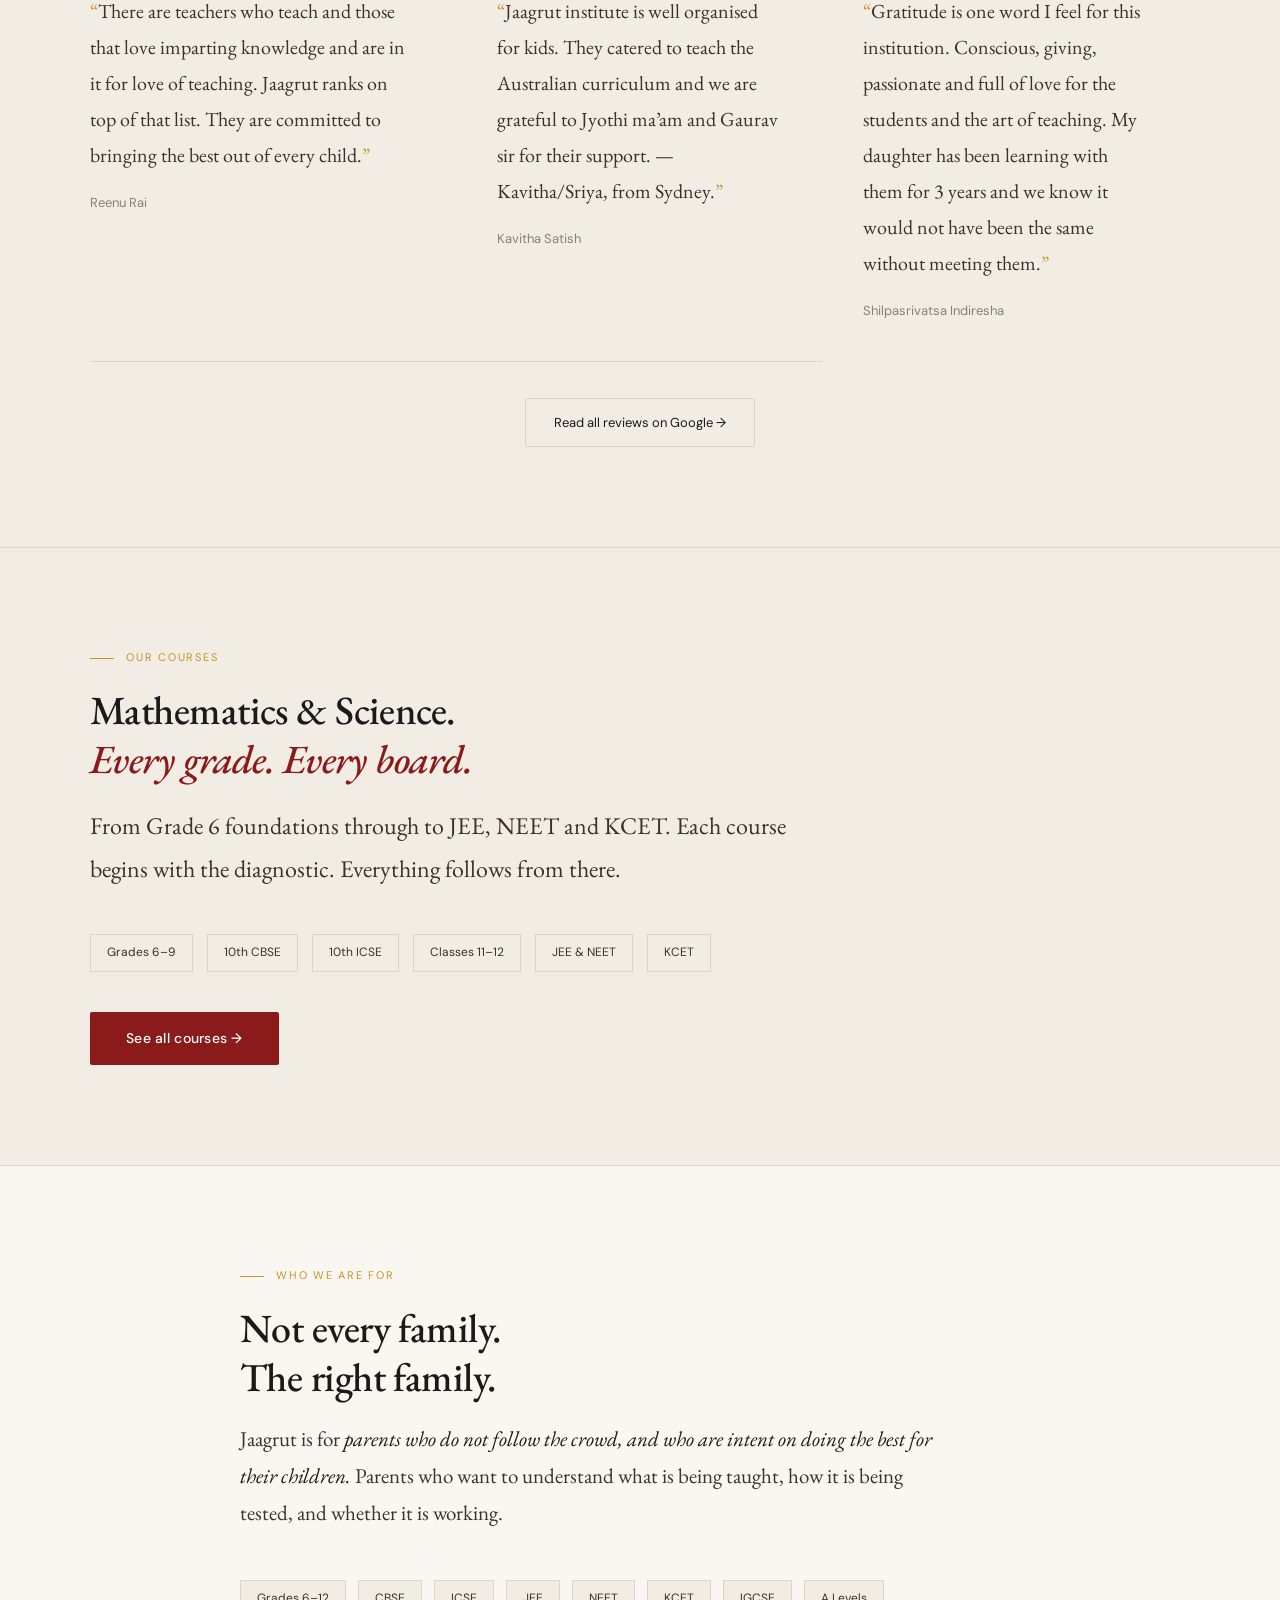
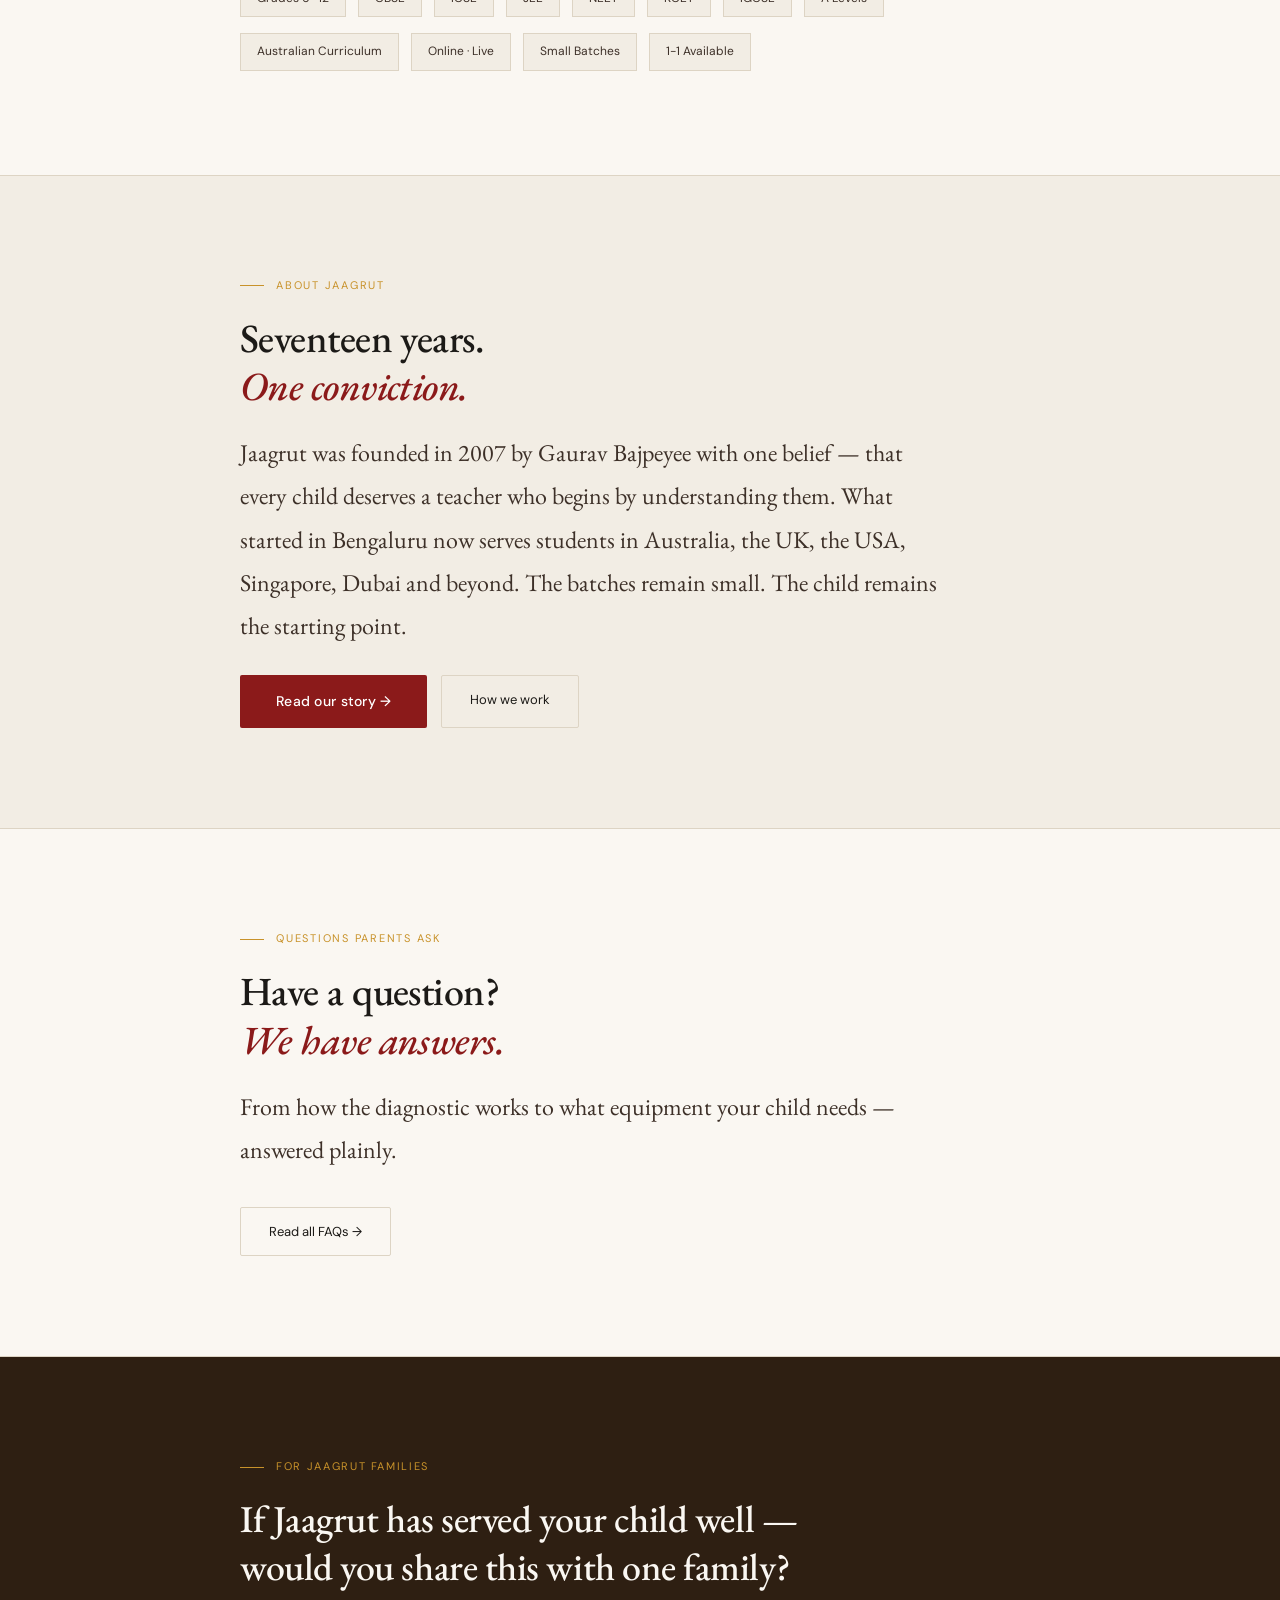
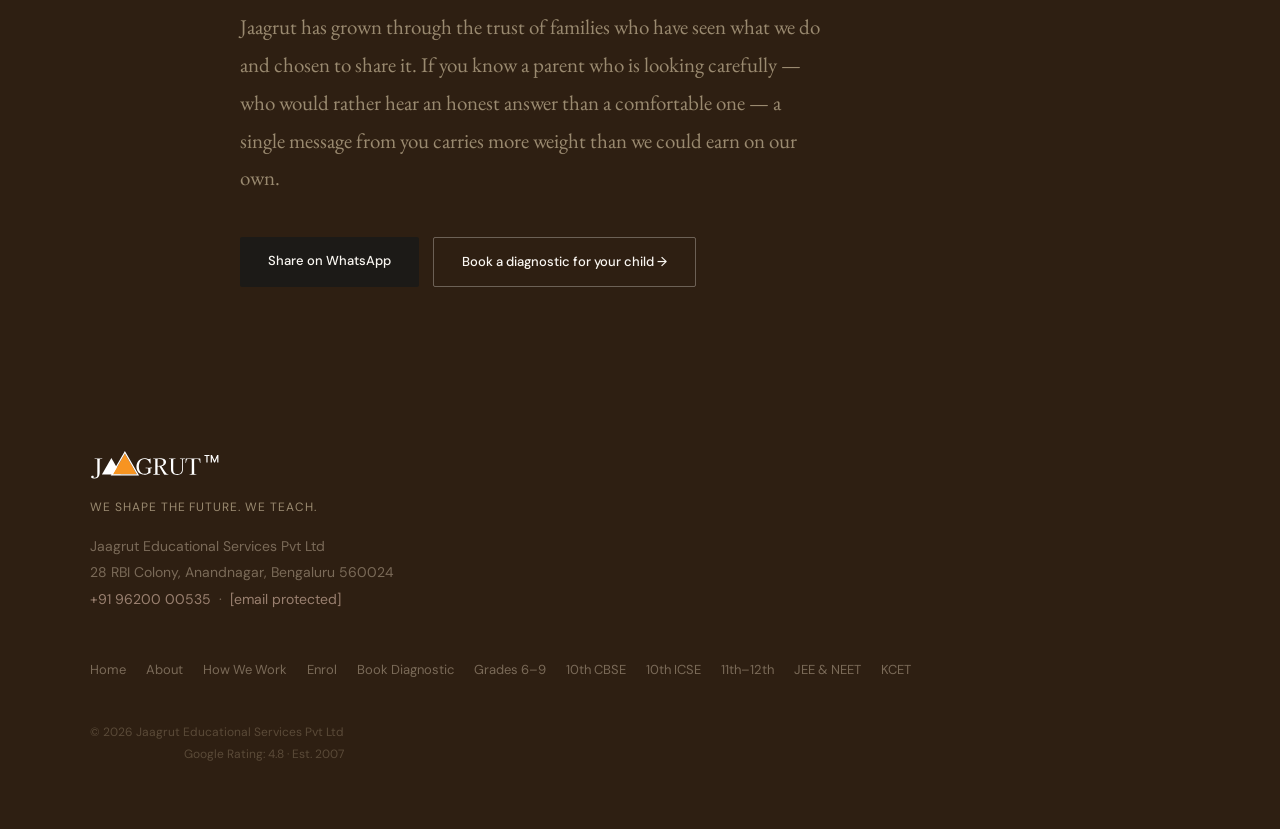
==== commit 97cce009: "nav & foot chnages" ====
--- a/index.html
+++ b/index.html
@@ -456,6 +456,6 @@
         <li><a href="jee-neet.html">JEE &amp; NEET</a></li>
         <li><a href="kcet.html">KCET</a></li>
       </ul>
-      <div class="ft-legal">© 2025 Jaagrut Educational Services Pvt Ltd<br />Google Rating: 4.8 · Est. 2007</div>
+      <div class="ft-legal">© <span id="year"></span> Jaagrut Educational Services Pvt Ltd<br />Google Rating: 4.8 · Est. 2007</div>
     </div>
   </footer><script src="assets/js/main.js"></script></body></html>
--- a/assets/css/style.css
+++ b/assets/css/style.css
@@ -164,6 +164,11 @@
 }
 
 /* LAYOUT */
+
+#main-content{
+  padding: 166px 6% 100px;
+}
+
 section {
   padding: 100px 6%;
   border-bottom: .5px solid var(--border);
